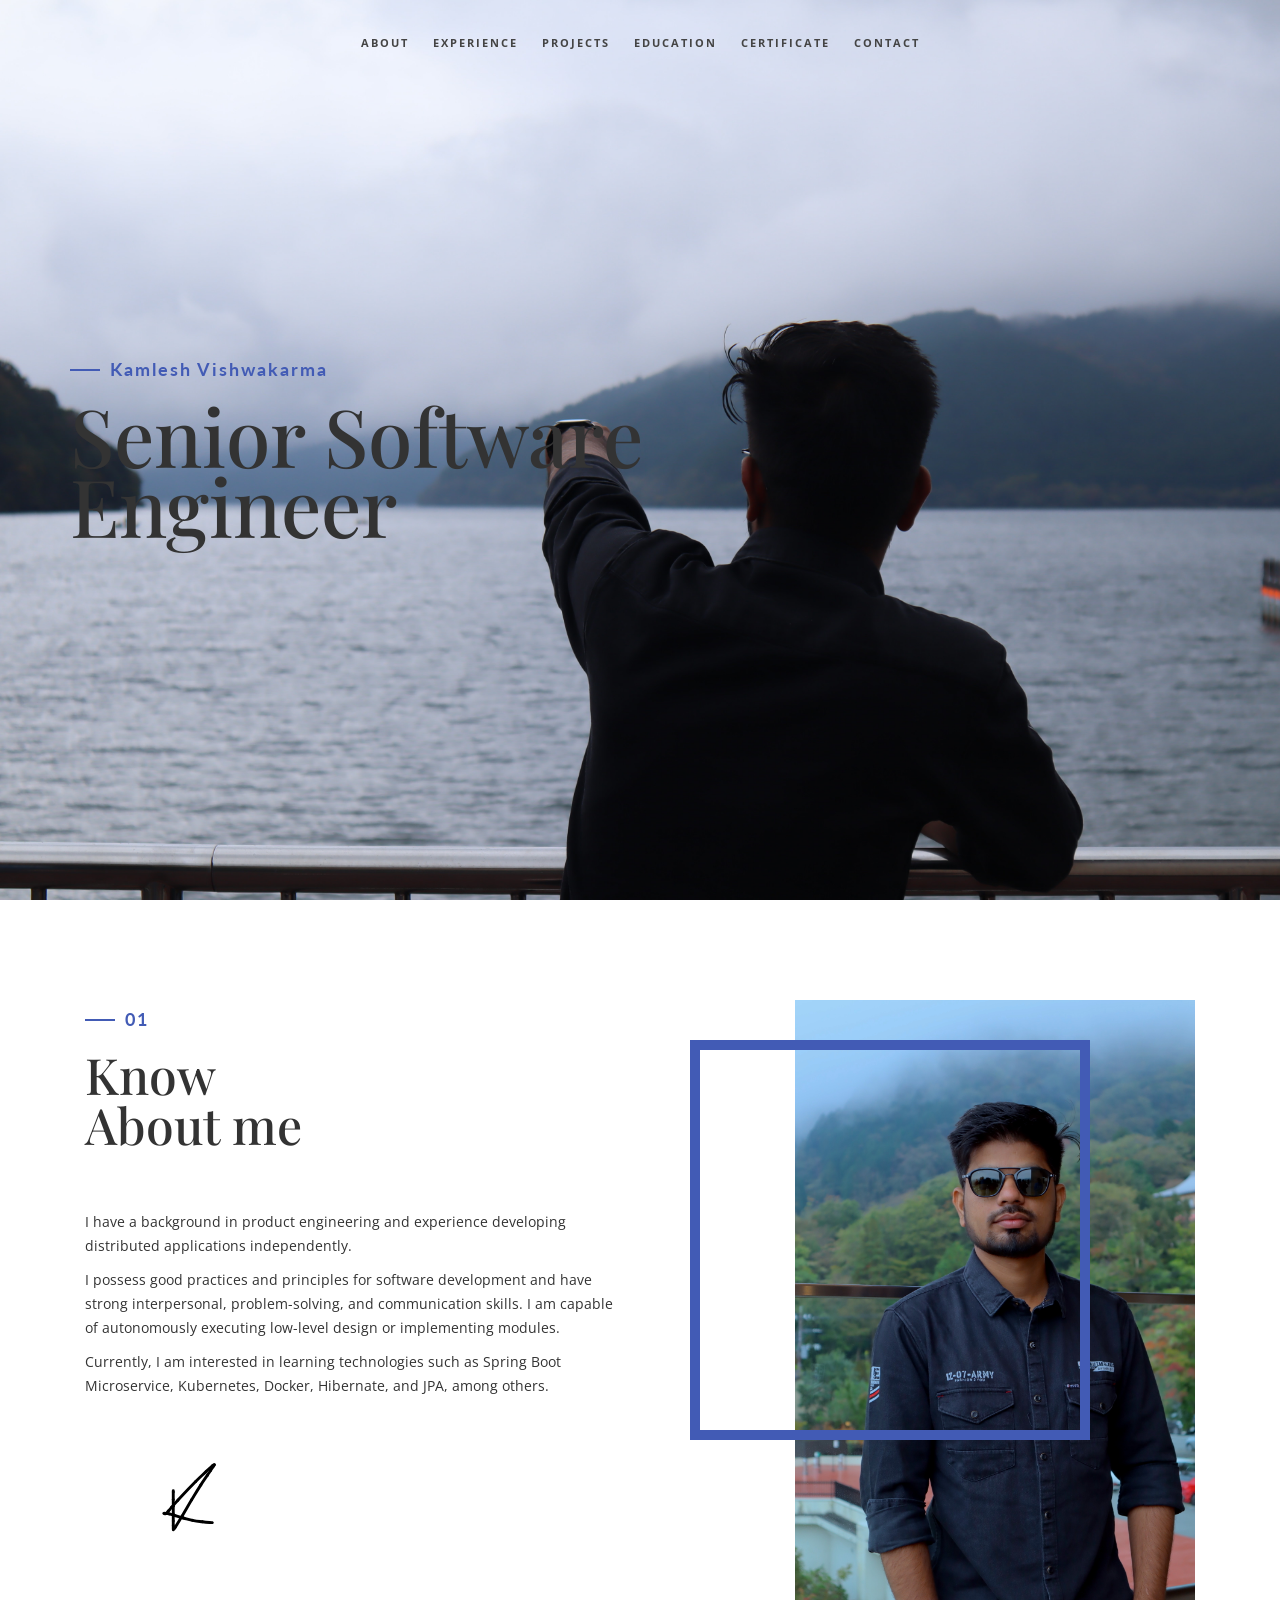
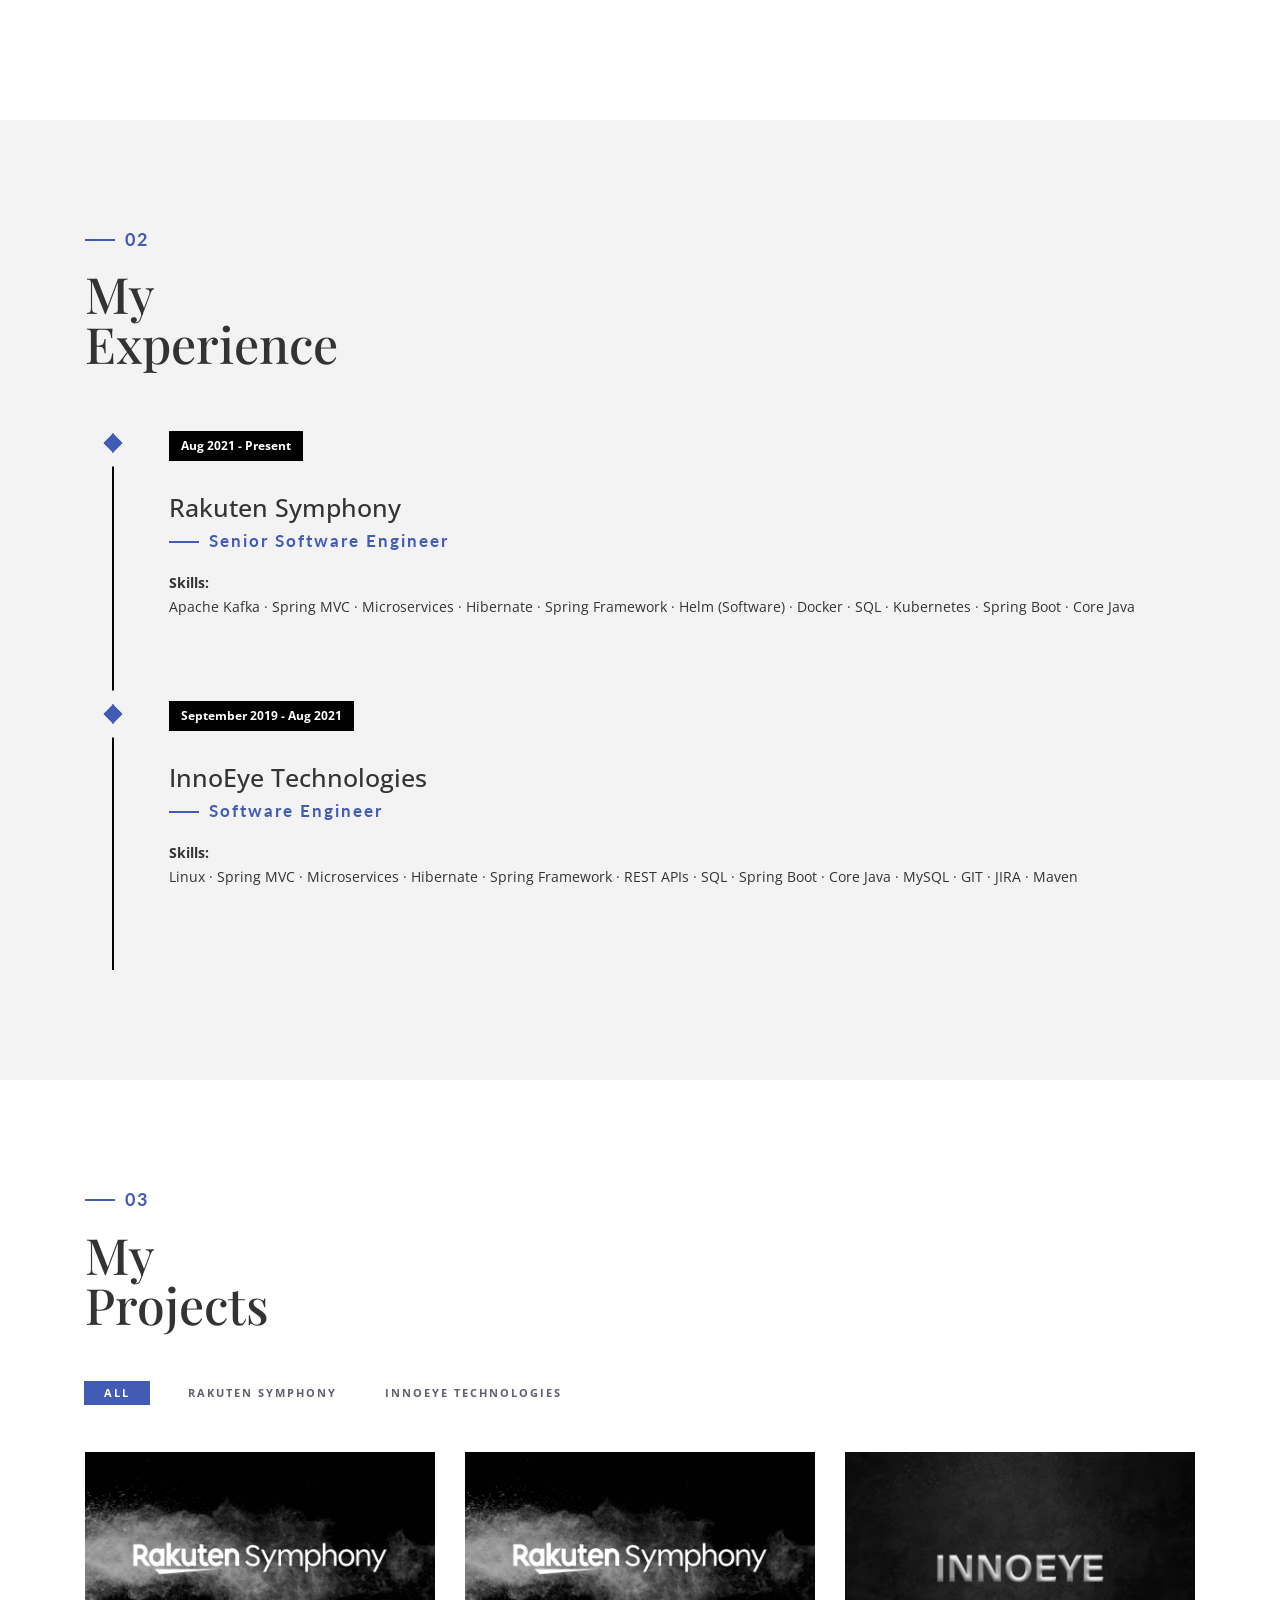
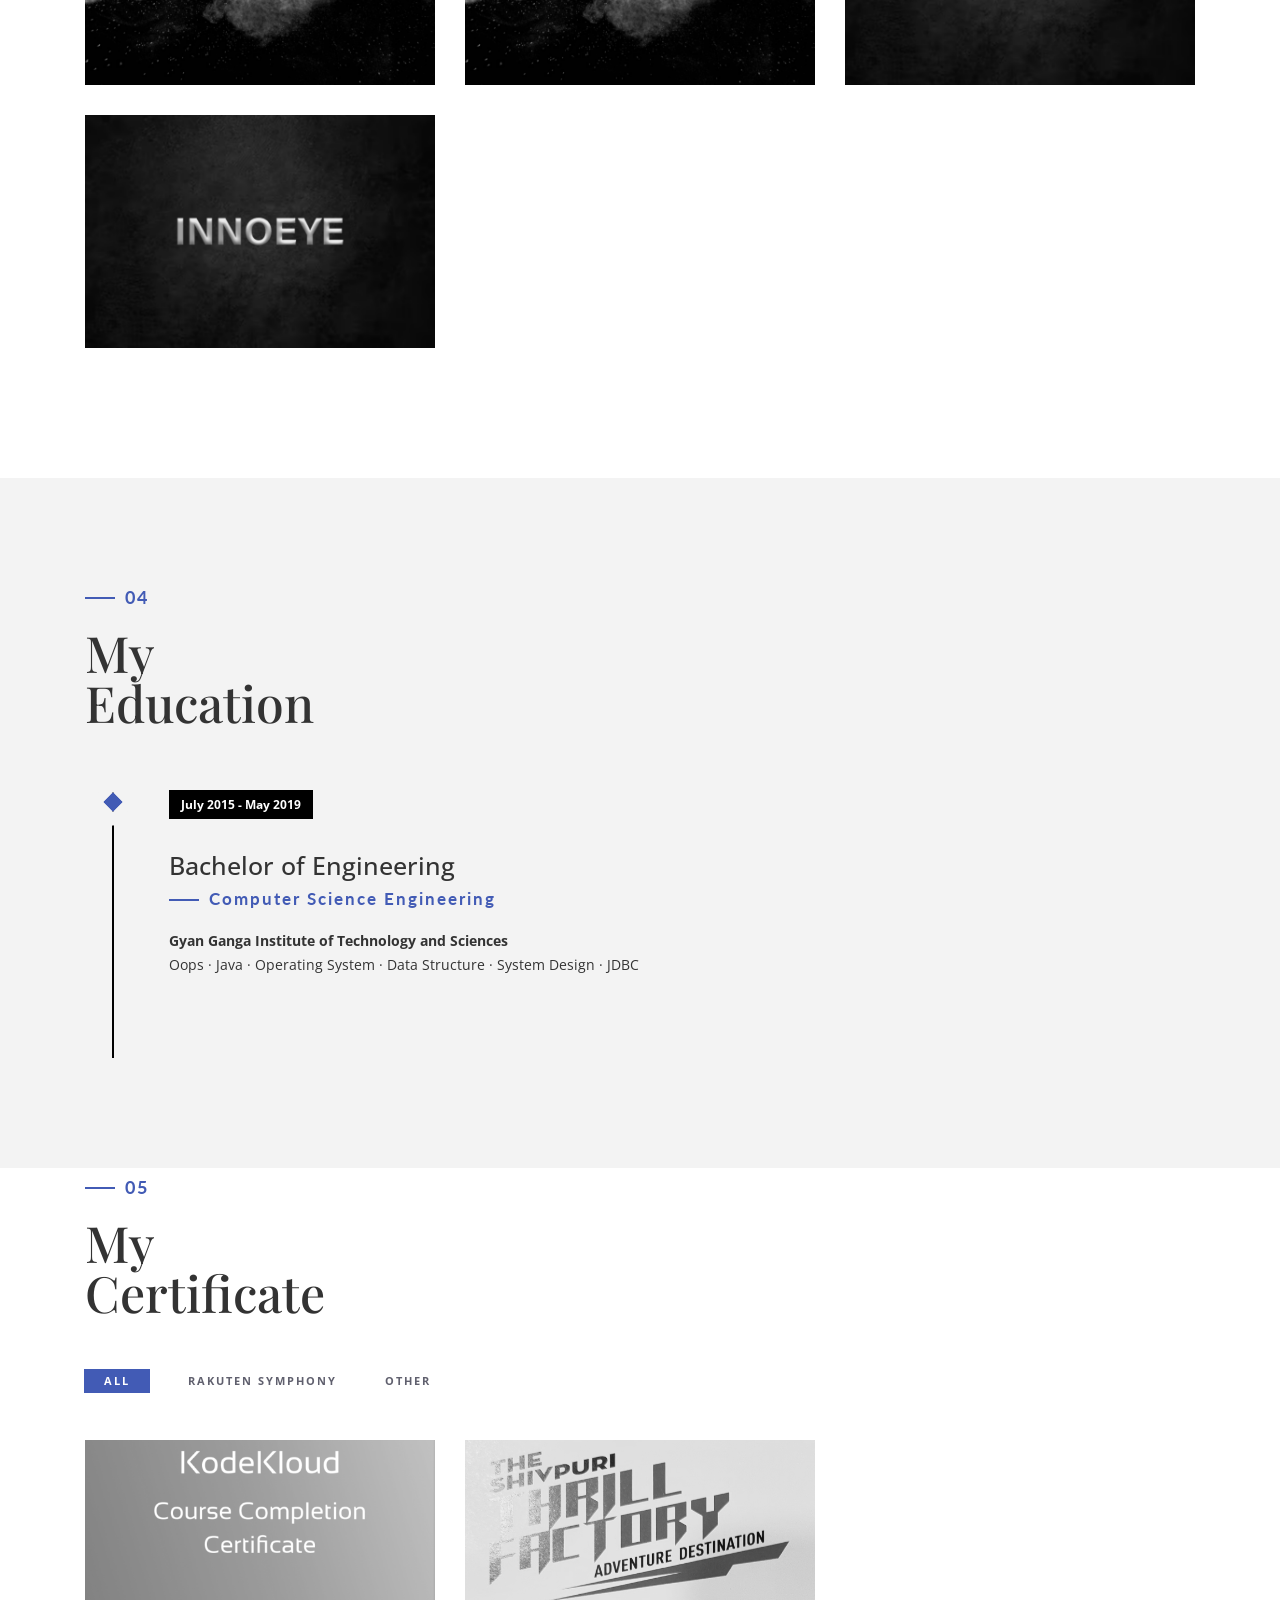
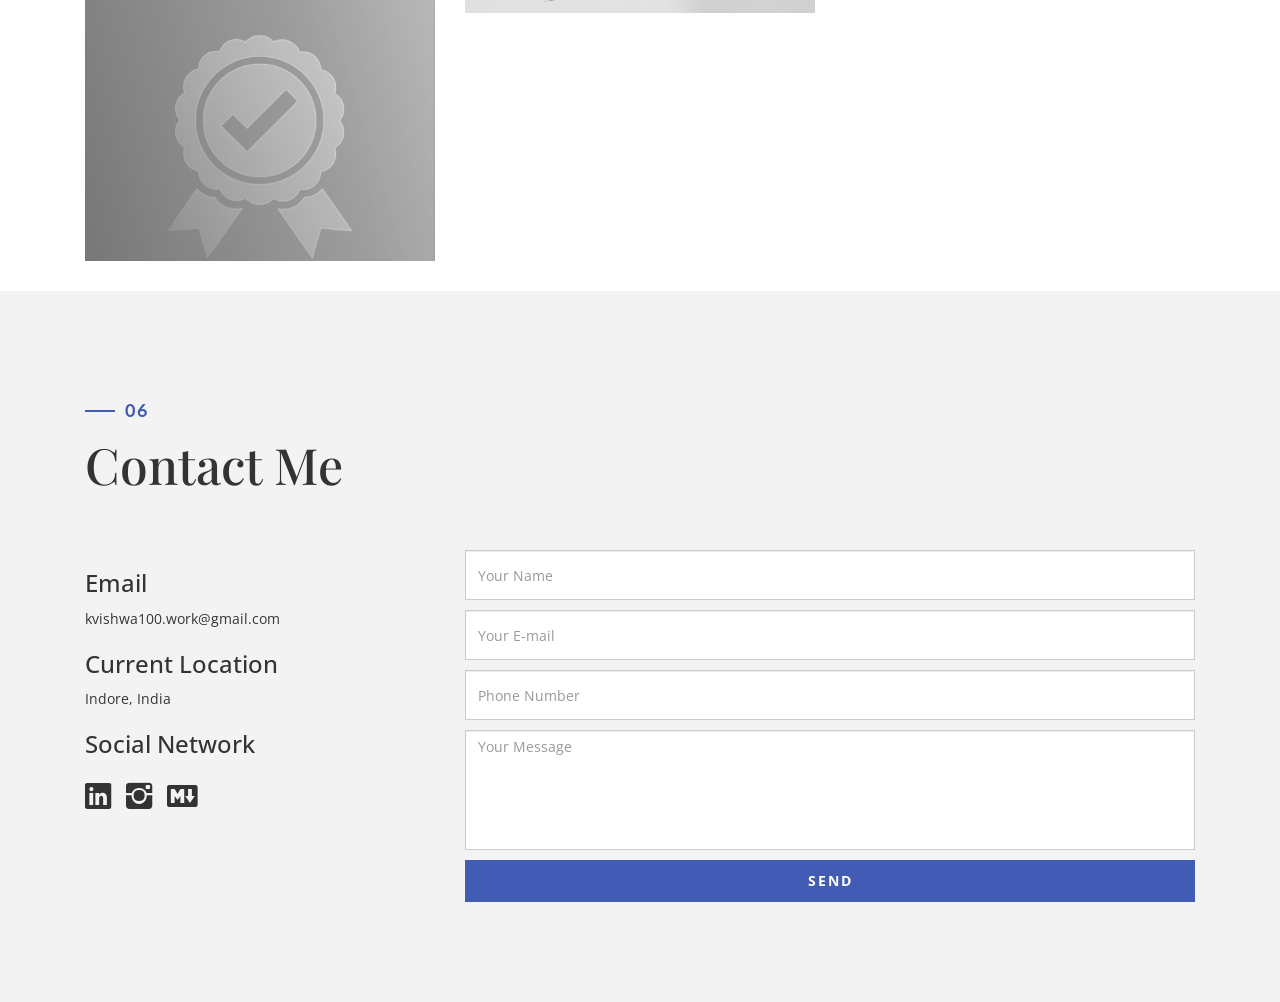
==== index.html @ cbb4f342 "Cert bujgee Added" ====
<!DOCTYPE html>
<html lang="en">

<head>
    <meta charset="utf-8">
    <meta http-equiv="X-UA-Compatible" content="IE=edge">
    <meta name="viewport" content="width=device-width, initial-scale=1">
    <title>Resume</title>
    <link rel="icon" href="img/favicon.ico" type="image/x-icon">
    <!-- Bootstrap -->
    <link href="css/bootstrap.min.css" rel="stylesheet">
    <link href="ionicons/css/ionicons.min.css" rel="stylesheet">
    <link href="css/animate.min.css" rel="stylesheet">
    <link href="css/aos.css" rel="stylesheet">
    <!-- main style -->
    <link href="css/style.css" rel="stylesheet">
    <!-- HTML5 shim and Respond.js for IE8 support of HTML5 elements and media queries -->
    <!-- WARNING: Respond.js doesn't work if you view the page via file:// -->
    <!--[if lt IE 9]>
      <script src="https://oss.maxcdn.com/html5shiv/3.7.3/html5shiv.min.js"></script>
      <script src="https://oss.maxcdn.com/respond/1.4.2/respond.min.js"></script>
    <![endif]-->
</head>

<body>
    <!-- Preloader -->
    <div id="preloader">
        <div id="status">
            <div class="preloader" aria-busy="true" aria-label="Loading, please wait." role="progressbar">
            </div>
        </div>
    </div>
    <!-- ./Preloader -->

    <!-- header -->
    <header class="navbar-fixed-top">
        <nav>
            <ul>
                <li><a href="#about">About</a></li>
                <li><a href="#experience">experience</a></li>
                <li><a href="#projects">projects</a></li>
                <li><a href="#education">education</a></li>
                <li><a href="#cert">certificate</a></li>
                <li><a href="#contact">contact</a></li>
            </ul>
        </nav>
    </header>
    <!-- ./header -->

    <!-- home -->
    <div class="section" id="home" data-stellar-background-ratio="0.5">
        <div class="container">
            <div class="disply-table">
                <div class="table-cell" data-aos="fade-up" data-aos-delay="0">
                    <h4>Kamlesh Vishwakarma</h4>
                    <h1>Senior Software <br />Engineer</h1> </div>
            </div>
        </div>
    </div>
    <!-- ./home -->

    <!-- about -->
    <div class="section" id="about">
        <div class="container">
            <div class="col-md-6" data-aos="fade-up">
                <h4>01</h4>
                <h1 class="size-50">Know <br /> About me</h1>
                <div class="h-50"></div>
                <p>I have a background in product engineering and experience developing distributed applications independently.</p>
                <p>I possess good practices and principles for software development and have strong interpersonal, problem-solving, and communication skills. I am capable of autonomously executing low-level design or implementing modules.</p>
                <p>Currently, I am interested in learning technologies such as Spring Boot Microservice, Kubernetes, Docker, Hibernate, and JPA, among others.</p>
                <div class="h-50"></div> <img src="img/signature.svg" width="230" alt="" />
                <div class="h-50"></div>
            </div>
            <div class="col-md-6 about-img-div">
                <div class="about-border" data-aos="fade-up" data-aos-delay=".5"></div>
                <img src="img/about-img.jpg" width="400" class="img-responsive" alt="" align="right" data-aos="fade-right" data-aos-delay="0" />
            </div>
        </div>
    </div>
    <!-- ./about -->

    <!-- experience  -->
    <div class="section" id="experience">
        <div class="container">
            <div class="col-md-12">
                <h4>02</h4>
                <h1 class="size-50">My <br /> Experience</h1>
                <div class="h-50"></div>
            </div>
            <div class="col-md-12">
                <ul class="timeline">
                    <li class="timeline-event" data-aos="fade-up">
                        <label class="timeline-event-icon"></label>
                        <div class="timeline-event-copy">
                            <p class="timeline-event-thumbnail">Aug 2021 - Present</p>
                            <h3>Rakuten Symphony</h3>
                            <h4>Senior Software Engineer</h4>
                            <p><strong>Skills:</strong>
                                <br>Apache Kafka · Spring MVC · Microservices · Hibernate · Spring Framework · Helm (Software) · Docker · SQL · Kubernetes · Spring Boot · Core Java</p>
                        </div>
                    </li>
                    <li class="timeline-event" data-aos="fade-up" data-aos-delay=".2">
                        <label class="timeline-event-icon"></label>
                        <div class="timeline-event-copy">
                            <p class="timeline-event-thumbnail">September 2019 - Aug 2021</p>
                            <h3>InnoEye Technologies</h3>
                            <h4>Software Engineer</h4>
                            <p><strong>Skills:</strong>
                                <br>Linux · Spring MVC · Microservices · Hibernate · Spring Framework · REST APIs · SQL · Spring Boot · Core Java · MySQL · GIT · JIRA · Maven</p>
                        </div>
                    </li>
                </ul>
            </div>
        </div>
    </div>
    <!-- ./experience -->

    <!-- projects -->
    <div class="section" id="projects">
        <div class="container">
            <div class="col-md-12">
                <h4>03</h4>
                <h1 class="size-50">My <br /> Projects</h1>
            </div>
            <!-- main container -->
            <div class="main-container portfolio-inner clearfix">
                <!-- portfolio div -->
                <div class="portfolio-div">
                    <div class="portfolio">
                        <!-- portfolio_filter -->
                        <div class="categories-grid wow fadeInLeft">
                            <nav class="categories">
                                <ul class="portfolio_filter">
                                    <li><a href="" class="active" data-filter="*">All</a></li>
                                    <li><a href="" data-filter=".rakuten">Rakuten Symphony</a></li>
                                    <li><a href="" data-filter=".innoEye">InnoEye Technologies</a></li>
                                </ul>
                            </nav>
                        </div>
                        <!-- portfolio_filter -->

                        <!-- portfolio_container -->
                        <div class="no-padding portfolio_container clearfix" data-aos="fade-up">

                            <!-- single work -->
                            <div class="col-md-4 col-sm-6 rakuten">
                                <a id="demo01" href="#animatedModal1" class="portfolio_item"> <img src="img/portfolio/rakuten.webp" alt="image" class="img-responsive" />
                                    <div class="portfolio_item_hover">
                                        <div class="portfolio-border clearfix">
                                            <div class="item_info"> <span>LCM | vRAN Automation LTE + 5G | Orchestrator | ORAN</span> <em>Rakuten Symphony India Private Limited</em> </div>
                                        </div>
                                    </div>
                                </a>
                            </div>
                            <!-- end single work -->

                            <!-- single work -->
                            <div class="col-md-4 col-sm-6 rakuten">
                                <a id="demo02" href="#animatedModal2" class="portfolio_item"> <img src="img/portfolio/rakuten.webp" alt="image" class="img-responsive" />
                                    <div class="portfolio_item_hover">
                                        <div class="portfolio-border clearfix">
                                            <div class="item_info"> <span>Notification Listener | RAN Automation</span> <em>Rakuten Symphony India Private Limited</em> </div>
                                        </div>
                                    </div>
                                </a>
                            </div>
                            <!-- end single work -->

                            <!-- single work -->
                            <div class="col-md-4 col-sm-6 innoEye">
                                <a id="demo03" href="#animatedModal3" class="portfolio_item"> <img src="img/portfolio/innoeye.png" alt="image" class="img-responsive" />
                                    <div class="portfolio_item_hover">
                                        <div class="portfolio-border clearfix">
                                            <div class="item_info"> <span>Order Capture | CRM | BSS</span> <em>InnoEye Technologies Pvt. Ltd</em> </div>
                                        </div>
                                    </div>
                                </a>
                            </div>
                            <!-- end single work -->

                            <!-- single work -->
                            <div class="col-md-4 col-sm-6 innoEye">
                                <a id="demo04" href="#animatedModal4" class="portfolio_item"> <img src="img/portfolio/innoeye.png" alt="image" class="img-responsive" />
                                    <div class="portfolio_item_hover">
                                        <div class="portfolio-border clearfix">
                                            <div class="item_info"> <span>VRAN | LTE [4G] | Automation</span> <em>InnoEye Technologies Pvt. Ltd</em> </div>
                                        </div>
                                    </div>
                                </a>
                            </div>
                            <!-- end single work -->
                        </div>
                        <!-- end portfolio_container -->
                    </div>
                    <!-- portfolio -->
                </div>
                <!-- end portfolio div -->
            </div>
            <!-- end main container -->
        </div>
    </div>
    <!-- ./projects -->

    <!-- education  -->
    <div class="section" id="education">
        <div class="container">
            <div class="col-md-12">
                <h4>04</h4>
                <h1 class="size-50">My <br />Education</h1>
                <div class="h-50"></div>
            </div>
            <div class="col-md-12">
                <ul class="timeline">
                    <li class="timeline-event" data-aos="fade-up">
                        <label class="timeline-event-icon"></label>
                        <div class="timeline-event-copy">
                            <p class="timeline-event-thumbnail">July 2015 - May 2019</p>
                            <h3>Bachelor of Engineering</h3>
                            <h4>Computer Science Engineering</h4>
                            <p><strong>Gyan Ganga Institute of Technology and Sciences</strong>
                                <br>Oops · Java · Operating System · Data Structure · System Design · JDBC</p>
                        </div>
                    </li>
                </ul>
            </div>
        </div>
    </div>
    <!-- ./education -->

    <!-- certificate -->
    <div class="section" id="cert">
        <div class="container">
            <div class="col-md-12">
                <h4>05</h4>
                <h1 class="size-50">My <br /> Certificate</h1>
            </div>
            <!-- main container -->
            <div class="main-container portfolio-inner clearfix">
                <!-- portfolio div -->
                <div class="portfolio-div">
                    <div class="portfolio">
                        <!-- portfolio_filter -->
                        <div class="categories-grid wow fadeInLeft">
                            <nav class="categories">
                                <ul class="portfolio_filter">
                                    <li><a href="" class="active" data-filter="*">All</a></li>
                                    <li><a href="" data-filter=".rakuten_cert">Rakuten Symphony</a></li>
                                    <li><a href="" data-filter=".other_cert">Other</a></li>
                                </ul>
                            </nav>
                        </div>
                        <!-- portfolio_filter -->

                        <!-- portfolio_container -->
                        <div class="no-padding portfolio_container clearfix" data-aos="fade-up">

                            <!-- single work -->
                            <div class="col-md-4 col-sm-6 other_cert">
                                <a id="other_cert01" href="#other_cert_animatedModal1" class="portfolio_item"> <img src="img/portfolio/KodeKloudlogo.png" alt="image" class="img-responsive" />
                                    <div class="portfolio_item_hover">
                                        <div class="portfolio-border clearfix">
                                            <div class="item_info"> <span>Docker Training Course for the Absolute Beginner</span> <em>KodeKloud</em> </div>
                                        </div>
                                    </div>
                                </a>
                            </div>
                            <!-- end single work -->

                            <!-- single work -->
                            <div class="col-md-4 col-sm-6 other_cert">
                                <a id="other_cert02" href="#other_cert_animatedModal2" class="portfolio_item"> <img src="img/portfolio/bunjeelogo.png" alt="image" class="img-responsive" />
                                    <div class="portfolio_item_hover">
                                        <div class="portfolio-border clearfix">
                                            <div class="item_info"> <span>Dare To Jump</span> <em>Thrill Factory</em> </div>
                                        </div>
                                    </div>
                                </a>
                            </div>
                            <!-- end single work -->

                        </div>
                        <!-- end portfolio_container -->

                    </div>
                    <!-- portfolio -->
                </div>
                <!-- end portfolio div -->
            </div>
            <!-- end main container -->
        </div>
    </div>
    <!-- ./projects -->


    <!-- contact -->
    <div class="section" id="contact">
        <div class="container">
            <div class="col-md-12">
                <h4>06</h4>
                <h1 class="size-50">Contact  Me</h1>
                <div class="h-50"></div>
            </div>
            <div class="col-md-4" data-aos="fade-up">
                <h3>Email</h3>
                <p>kvishwa100.work@gmail.com</p>

                <h3>Current Location</h3>
                <p>Indore, India</p>

                <h3>Social Network</h3>

                <ul class="social">
                    <li><a href="https://www.linkedin.com/in/kamlesh-vishwakarma-in/"><i class="ion-social-linkedin"></i></a></li>
                    <li><a href="https://www.instagram.com/karthik.vishwakarma_/"><i class="ion-social-instagram"></i></a></li>
                    <li><a href="https://github.com/karthik-vishwakarma/profile#kamlesh-vishwakarma"><i class="ion-social-markdown"></i></a></li>
                </ul>
                <div class="clearfix"></div>
                <div class="h-50"></div>
            </div>
            <div class="col-md-8" data-aos="fade-up">
                <form class="contact-bg" id="contact-form" name="contact" method="post" novalidate="novalidate">
                    <input type="text" name="name" class="form-control" placeholder="Your Name" />
                    <input type="email" name="email" class="form-control" placeholder="Your E-mail" />
                    <input type="text" name="phone" class="form-control" placeholder="Phone Number" />
                    <textarea name="message" class="form-control" placeholder="Your Message" style="height:120px"></textarea>
                    <button id="submit" type="submit" name="submit" class="btn btn-glance">Send</button>
                    <div id="success">
                        <p class="green textcenter"> Your message was sent successfully! I will be in touch as soon as I can. </p>
                    </div>
                    <div id="error">
                        <p> Something went wrong, try refreshing and submitting the form again. </p>
                    </div>
                </form>
            </div>
        </div>
    </div>
    <!-- ./contact -->

    <!--DEMO01-->
    <div id="animatedModal1" class="popup-modal">
        <!--THIS IS IMPORTANT! to close the modal, the class name has to match the name given on the ID -->
        <div id="btn-close-modal1" class="close-animatedModal1 close-popup-modal"> <i class="ion-close-round"></i> </div>
        <div class="clearfix"></div>
        <div class="modal-content">
            <div class="container">
                <div class="portfolio-padding">
                    <div class="col-md-8 col-md-offset-2">
                        <h2>LCM | vRAN Automation | LTE + 5G<br /> Orchestrator | ORAN</h2>
                        <div class="h-50"></div>
                        <p>Zero Touch Provisioning (ZTP) and Manual base Network Service Creation(NS), Cloud Network Function (CNF) and CNFC deployment.</p>
                        <p>Instantiate and perform lifecycle management of vRAN in a cloud-native environment in an easy and cost-effective manner.</p>
                        <br />
                        <br /> <img src="img/portfolio/5g_orch.jpeg" alt="" class="img-responsive" />
                        <br />
                        <br />
                        <p>Enabling this flexibility in the choice of any telecom vendors and cloud platform</p>
                        <p><strong>Tools & Technology</strong>: Spring Boot, Helm, Robin, Hibernate, MySQL, Graph.</p>
                        <br />
                        <br /> </div>
                </div>
            </div>
        </div>
    </div>

    <!--DEMO02-->
    <div id="animatedModal2" class="popup-modal">
        <!--THIS IS IMPORTANT! to close the modal, the class name has to match the name given on the ID -->
        <div id="btn-close-modal2" class="close-animatedModal2 close-popup-modal"> <i class="ion-close-round"></i> </div>
        <div class="clearfix"></div>
        <div class="modal-content">
            <div class="container">
                <div class="portfolio-padding">
                    <div class="col-md-8 col-md-offset-2">
                        <h2>Notification Listener<br /> RAN Automation</h2>
                        <div class="h-50"></div>
                        <p>Consume Notification from Kafka or the rest API perform actions like validation, modification, addition and URL redirection.</p>
                        <p>Dynamic JSON creation and response processing.</p>
                        <br />
                        <br /> <img src="img/portfolio/nl.png" alt="" class="img-responsive" />
                        <br />
                        <br />
                        <p>Autonomously executed low-level design.</p>
                        <p>It can process any type of JSON using a one-time configuration. you do not have to write custom code..</p>
                        <p><strong>Tools & Technology</strong>: Kafka Spring Boot Microservices, Hibernate, MySQL, Jay-way.</p>
                        <br />
                        <br /> </div>
                </div>
            </div>
        </div>
    </div>


    <!--DEMO03-->
    <div id="animatedModal3" class="popup-modal">
        <!--THIS IS IMPORTANT! to close the modal, the class name has to match the name given on the ID -->
        <div id="btn-close-modal3" class="close-animatedModal3 close-popup-modal"> <i class="ion-close-round"></i> </div>
        <div class="clearfix"></div>
        <div class="modal-content">
            <div class="container">
                <div class="portfolio-padding">
                    <div class="col-md-8 col-md-offset-2">
                        <h2>Order Capture<br /> CRM | BSS</h2>
                        <div class="h-50"></div>
                        <p>Order Capture focuses on gathering and filling into order enough data by Sales Agent so that it can be passed for provisioning.</p>
                        <p>For MVP phase Order Capture is based solely on generating New Application order from a selected Quote.</p>
                        <br />
                        <br /> <img src="img/portfolio/QPNO.png" alt="" class="img-responsive" />
                        <br />
                        <br />
                        <p>Select Quote and Billing Account and get it converted to a new Order by the system.</p>
                        <p><strong>Tools & Technology</strong>: Spring Boot, Couchbase Database, IntelliJ</p>
                        <br />
                        <br /> </div>
                </div>
            </div>
        </div>
    </div>


    <!--DEMO04-->
    <div id="animatedModal4" class="popup-modal">
        <!--THIS IS IMPORTANT! to close the modal, the class name has to match the name given on the ID -->
        <div id="btn-close-modal4" class="close-animatedModal4 close-popup-modal"> <i class="ion-close-round"></i> </div>
        <div class="clearfix"></div>
        <div class="modal-content">
            <div class="container">
                <div class="portfolio-padding">
                    <div class="col-md-8 col-md-offset-2">
                        <h2>VRAN | LTE [4G]<br /> RAN Automation</h2>
                        <div class="h-50"></div>
                        <p>Virtual RAN involves the logical separation of traditional hardware baseband functionality (CU/DU) and VM based deployment of VNF.</p>
                        <br />
                        <br /> <img src="img/portfolio/vran.png" alt="" class="img-responsive" />
                        <br />
                        <br />
                        <p><strong>Tools & Technology</strong>: Spring Boot, Hibernate, MySQL, Eclipse, monolithic architecture.</p>
                        <br />
                        <br /> </div>
                </div>
            </div>
        </div>
    </div>

    <!--other_cert01 Docker Training Course-->
    <div id="other_cert_animatedModal1" class="popup-modal">
        <!--THIS IS IMPORTANT! to close the modal, the class name has to match the name given on the ID -->
        <div id="other_cert_btn-close-modal1" class="close-other_cert_animatedModal1 close-popup-modal"> <i class="ion-close-round"></i> </div>
        <div class="clearfix"></div>
        <div class="modal-content">
            <div class="container">
                <div class="portfolio-padding">
                    <div class="col-md-8 col-md-offset-2">
                        <h2>Docker Training Course<br /> KodeKloud</h2>
                        <div class="h-50"></div>
                        <p>Introduces Docker to an Absolute Beginner using really simple and easy-to-understand lectures.</p>
                        <p>Lectures are followed by demos showing how to set up and get started with Docker.</p>
                        <br /> <img src="img/portfolio/kubekloudcert.png" alt="" class="img-responsive" />
                        <br />
                        <p><strong>Issue Date</strong>: September 3, 2022</p>
                        <br /> </div>
                </div>
            </div>
        </div>
    </div>

    <!--other_cert01-->
    <div id="other_cert_animatedModal2" class="popup-modal">
        <!--THIS IS IMPORTANT! to close the modal, the class name has to match the name given on the ID -->
        <div id="other_cert_btn-close-modal4" class="close-other_cert_animatedModal2 close-popup-modal"> <i class="ion-close-round"></i> </div>
        <div class="clearfix"></div>
        <div class="modal-content">
            <div class="container">
                <div class="portfolio-padding">
                    <div class="col-md-8 col-md-offset-2">
                        <h2>Dare To Jump<br /> Thrill Factory</h2>
                        <div class="h-50"></div>
                        <br /> <img src="img/portfolio/bujgee.jpg" alt="" class="img-responsive" />
                        <br />
                        <p><strong>Issue Date</strong>: January 28, 2023</p>
                        <br /> </div>
                </div>
            </div>
        </div>
    </div>

    <!-- jQuery -->
    <script src="js/jquery.js"></script>
    <!--  plugins  -->
    <script src="js/bootstrap.min.js"></script>
    <script src="js/plugins.js"></script>
    <script src="js/aos.js"></script>
    <script src="js/jquery.form.js"></script>
    <script src="js/jquery.validate.min.js"></script>

    <!--  main script  -->
    <script src="js/custom.js"></script>
</body>

</html>
---- css/style.css ----
/*
* Resume template
* Created by : Ahmed Essa
* website : www.ahmedessa.net
*/


/* Table of Content
==================================================
	- Google fonts & font family -
	- typography -
	- General -
    - Preloader -
	- Header -
    - home section -
    - About section -
    - experience section -
    - projects section -
    - Contact section -
    - Responsive media queries -
*/


/* Google fonts & font family
==================================================*/

@import 'https://fonts.googleapis.com/css?family=Lato:100,100i,300,300i,400,400i,700,700i,900,900i|Open+Sans:300,300i,400,400i,600,600i,700,700i,800,800i|Playfair+Display:400,400i,700,700i,900,900i';

/*
font-family: 'Playfair Display', serif;
font-family: 'Lato', sans-serif;
font-family: 'Open Sans', sans-serif;
*/


/* typography
==================================================*/

h1 {
    font-family: 'Playfair Display', serif;
    font-size: 80px;
    line-height: 70px;
}

h4 {
    font-family: 'Lato', sans-serif;
    text-transform: capitalize;
    letter-spacing: 2px;
    position: relative;
    color: #425BB5;
    margin-left: 40px;
    font-weight: 700;
}

h4:before {
    position: absolute;
    width: 30px;
    left: -40px;
    content: "";
    display: block;
    height: 2px;
    background: #425BB5;
    top: 9px;
}


/* General
==================================================*/

body {
    font-family: 'Open Sans', sans-serif;
    font-size: 14px;
    line-height: 24px;
}

.size-50 {
    font-size: 50px;
    line-height: 50px
}

.h-50 {
    height: 50px;
}


/* preloader
==================================================*/

#preloader {
    position: fixed;
    top: 0;
    left: 0;
    right: 0;
    bottom: 0;
    background-color: #fff;
    z-index: 10000
}

#status,
.preloader {
    top: 50%;
    left: 50%;
    position: absolute
}

#status {
    width: 100px;
    height: 100px;
    background-repeat: no-repeat;
    background-position: center;
    margin: -50px 0 0 -50px
}

.preloader {
    height: 40px;
    width: 40px;
    margin-top: -20px;
    margin-left: -20px
}

.preloader:before {
    content: "";
    display: block;
    position: absolute;
    left: -1px;
    top: -1px;
    height: 100%;
    width: 100%;
    -webkit-animation: rotation 1s linear infinite;
    animation: rotation 1s linear infinite;
    border: 2px solid #425BB5;
    border-top: 2px solid transparent;
    border-radius: 100%
}

.preloader>.icon {
    position: absolute;
    top: 50%;
    left: 50%;
    height: 25px;
    width: 10.6px;
    margin-top: -12.5px;
    margin-left: -5.3px;
    -webkit-animation: wink 1s ease-in-out infinite alternate;
    animation: wink 1s ease-in-out infinite alternate
}

@media only screen and (min-width:768px) {
    .preloader {
        height: 60px;
        width: 60px;
        margin-top: -30px;
        margin-left: -30px
    }
    .preloader:before {
        left: -2px;
        top: -2px;
        border-width: 2px
    }
    .preloader>.icon {
        height: 37.5px;
        width: 15.9px;
        margin-top: -18.75px;
        margin-left: -7.95px
    }
}

@media only screen and (min-width:1200px) {
    .preloader {
        height: 60px;
        width: 60px;
        margin-top: -30px;
        margin-left: -30px
    }
    .preloader>.icon {
        height: 50px;
        width: 21.2px;
        margin-top: -25px;
        margin-left: -10.6px
    }
}

@-webkit-keyframes rotation {
    from {
        -webkit-transform: rotate(0);
        transform: rotate(0)
    }
    to {
        -webkit-transform: rotate(359deg);
        transform: rotate(359deg)
    }
}

@keyframes rotation {
    from {
        -webkit-transform: rotate(0);
        transform: rotate(0)
    }
    to {
        -webkit-transform: rotate(359deg);
        transform: rotate(359deg)
    }
}

@-webkit-keyframes wink {
    from {
        opacity: 0
    }
    to {
        opacity: 1
    }
}

@keyframes wink {
    from {
        opacity: 0
    }
    to {
        opacity: 1
    }
}


/* Header
==================================================*/

header {
    text-align: center;
    -webkit-transition: all .5s;
    transition: all .5s;
    height: 65px;
}

nav ul {
    display: inline-block;
    padding-left: 0;
    list-style: none;
    padding: 20px;
    margin-bottom: 0;
    -webkit-transition: all .5s;
    transition: all .5s;
}

nav li {
    display: inline-block;
    margin: 10px;
}

nav li a {
    text-transform: uppercase;
    letter-spacing: 2px;
    color: #444;
    font-size: 11px;
    font-weight: bold;
}

.bg-nav {
    background: #fff;
    border-bottom: 1px solid #f3f3f3
}

.bg-nav ul {
    padding: 10px;
}

a:focus {
    color: #444;
    text-decoration: none;
}

a:hover {
    color: #425BB5;
    text-decoration: none;
}

a.active {
    color: #425BB5;
}


/* home section
==================================================*/

#home {
    background: url(../img/home-bg-2.jpg);
    background-size: cover;
    height: 100vh;
}

.table-cell {
    display: table-cell;
    vertical-align: middle;
}

.disply-table {
    display: table;
    height: 100vh;
}


/* about section
==================================================*/

#about {
    padding: 100px 0;
}

.about-img-div img {
    margin: 0 auto;
}

.about-border {
    position: absolute;
    border: 10px solid #425BB5;
    width: 400px;
    height: 400px;
    top: 40px;
    left: 50px;
    z-index: 1
}


/* experience section
==================================================*/

#experience {
    padding: 100px 0;
    background: #f3f3f3
}

.experience-row {
    padding: 20px 0;
    border-bottom: 1px solid #ddd;
}

.experience-row h3 {
    font-family: 'Lato', sans-serif;
    text-transform: capitalize;
    letter-spacing: 2px;
    color: #425BB5;
    font-size: 16px;
    font-weight: bold
}

.experience-row p {
    color: #888;
    margin-top: 20px;
    font-size: 15px;
}

.experience-row .date {
    color: #000;
    font-size: 17px;
}

.timeline {
    padding-left: 0;
    list-style: none;
    position: relative;
}

.timeline:before {
    background-color: black;
    content: '';
    margin-left: -1px;
    position: absolute;
    top: 0;
    left: 2em;
    width: 2px;
    height: 100%;
}

.timeline-event {
    position: relative;
}

.timeline-event:hover .timeline-event-icon {
    -webkit-transform: rotate(-45deg);
    transform: rotate(-45deg);
    background-color: #425BB5;
}

.timeline-event:hover .timeline-event-thumbnail {
    box-shadow: inset 40em 0 0 0 #425BB5;
}

.timeline-event-copy {
    padding: 2em;
    position: relative;
    top: -1.875em;
    left: 4em;
    width: 100%;
}

.timeline-event-copy h3 {
    font-size: 1.75em;
}

.timeline-event-copy h4 {
    font-size: 1.2em;
    margin-bottom: 1.2em;
}

.timeline-event-copy strong {
    font-weight: 700;
}

.timeline-event-copy p:not(.timeline-event-thumbnail) {
    padding-bottom: 1.2em;
}

.timeline-event-icon {
    -webkit-transition: -webkit-transform 0.2s ease-in;
    transition: -webkit-transform 0.2s ease-in;
    transition: transform 0.2s ease-in;
    transition: transform 0.2s ease-in, -webkit-transform 0.2s ease-in;
    -webkit-transform: rotate(45deg);
    transform: rotate(45deg);
    background-color: #425BB5;
    outline: 10px solid #f3f3f3;
    display: block;
    margin: 0.5em 0.5em 0.5em -0.5em;
    position: absolute;
    top: 0;
    left: 2em;
    width: 1em;
    height: 1em;
}

.timeline-event-thumbnail {
    -moz-transition: box-shadow 0.5s ease-in 0.1s;
    -o-transition: box-shadow 0.5s ease-in 0.1s;
    -webkit-transition: box-shadow 0.5s ease-in;
    -webkit-transition-delay: 0.1s;
    -webkit-transition: box-shadow 0.5s ease-in 0.1s;
    transition: box-shadow 0.5s ease-in 0.1s;
    color: white;
    font-size: 12px;
    font-weight: bold;
    background-color: black;
    box-shadow: inset 0 0 0 0em #425BB5;
    display: inline-block;
    margin-bottom: 1.2em;
    padding: 0.25em 1em 0.2em 1em;
}


/* projects section
==================================================*/

#projects {
    padding: 100px 0;
}

.portfolio .categories-grid span {
    font-size: 30px;
    margin-bottom: 30px;
    display: inline-block;
}

.portfolio .categories-grid .categories ul li {
    list-style: none;
    margin: 20px 0;
}

.portfolio .categories-grid .categories ul li a {
    display: inline-block;
    color: #60606e;
    padding: 0 10px;
    margin: 0 14px;
    -webkit-transition: all .2s ease-in-out .2s;
    transition: all .2s ease-in-out .2s;
}

.portfolio .categories-grid .categories ul li a:hover,
.portfolio .categories-grid .categories ul li a:focus {
    text-decoration: none;
}

.portfolio .categories-grid .categories ul li a.active {
    background-color: #425BB5;
    padding: 0px 20px;
    color: white;
    text-decoration: none;
}

.portfolio_filter {
    padding-left: 0;
}

.portfolio_item {
    position: relative;
    overflow: hidden;
    display: block;
    margin-bottom: 30px;
}

.portfolio_item .portfolio_item_hover {
    position: absolute;
    top: 0px;
    left: 0px;
    height: 100%;
    width: 100%;
    background-color: #425BB5;
    -webkit-transform: translateY(100%);
    transform: translateY(100%);
    opacity: 0;
    -webkit-transition: all .2s ease-in-out;
    transition: all .2s ease-in-out;
    color: #333;
}

.portfolio_item .portfolio_item_hover .item_info {
    text-align: center;
    position: absolute;
    top: 50%;
    left: 50%;
    -webkit-transform: translate(-50%, -50%);
    transform: translate(-50%, -50%);
    padding: 10px;
    width: 100%;
    font-weight: bold;
}

.portfolio_item .portfolio_item_hover .item_info span {
    display: block;
    color: #fff;
    font-size: 18px;
    -webkit-transform: translateY(-100px);
    transform: translateY(-100px);
    -webkit-transition: all .3s ease-in-out .3s;
    transition: all .3s ease-in-out .3s;
    opacity: 0;
}

.portfolio_item .portfolio_item_hover .item_info em {
    font-style: normal;
    display: inline-block;
    background-color: #425BB5;
    padding: 5px 20px;
    color: #fff;
    margin-top: 10px;
    -webkit-transform: translateY(100px);
    transform: translateY(100px);
    -webkit-transition: all .3s ease-in-out .3s;
    transition: all .3s ease-in-out .3s;
    opacity: 0;
    font-size: 10px;
    letter-spacing: 2px;
}

.portfolio_item:hover .portfolio_item_hover {
    opacity: 1;
    -webkit-transform: translateX(0);
    transform: translateX(0);
}

.portfolio_item:hover .item_info em,
.portfolio_item:hover .item_info span {
    opacity: 1;
    -webkit-transform: translateX(0);
    transform: translateX(0);
}

.portfolio .categories-grid .categories ul li {
    float: left;
}

.portfolio .categories-grid .categories ul li a {
    padding: 0 10px;
    -webkit-transition: all .2s ease-in-out .2s;
    transition: all .2s ease-in-out .2s;
}

.portfolio_filter {
    padding-left: 0;
    display: inline-block;
    margin: 0 auto;
    text-align: center;
}

.portfolio_item img {
    -webkit-filter: grayscale(100%);
    filter: grayscale(100%);
}

.portfolio-padding {
    padding: 50px 0;
}

.portfolio-inner {
    padding-bottom: 0 !important;
    padding-top: 55px;
}

.modal-content {
    box-shadow: 0 5px 15px rgba(0, 0, 0, 0);
    border: none;
}

.popup-modal {
    background: #fff;
}

.close-popup-modal {
    float: right;
    margin: 20px;
    font-size: 22px;
    opacity: 0;
    cursor: pointer;
    -webkit-transition: all .3s;
    transition: all .3s;
    -webkit-transition-delay: .6s;
    transition-delay: .6s;
    position: fixed;
    z-index: 100000;
    right: 14px;
}

.animatedModal1-on .close-popup-modal {
    opacity: 1;
}

.animatedModal2-on .close-popup-modal {
    opacity: 1;
}

.animatedModal3-on .close-popup-modal {
    opacity: 1;
}

.animatedModal4-on .close-popup-modal {
     opacity: 1;
}

.other_cert_animatedModal1-on .close-popup-modal {
     opacity: 1;
}

.other_cert_animatedModal2-on .close-popup-modal {
     opacity: 1;
}

.modal-content h2 {
    font-family: 'Playfair Display', serif;
    font-size: 40px;
    line-height: 50px;
}

/* education section
==================================================*/

#education {
    padding: 100px 0;
    background: #f3f3f3
}

.education-row {
    padding: 20px 0;
    border-bottom: 1px solid #ddd;
}

.education-row h3 {
    font-family: 'Lato', sans-serif;
    text-transform: capitalize;
    letter-spacing: 2px;
    color: #425BB5;
    font-size: 16px;
    font-weight: bold
}

.education-row p {
    color: #888;
    margin-top: 20px;
    font-size: 15px;
}

.education-row .date {
    color: #000;
    font-size: 17px;
}

/* contact
==================================================*/

#contact {
    padding: 100px 0;
     background: #f3f3f3
}

#contact-form input,
#contact-form textarea {
    height: 50px;
    margin-bottom: 10px;
    border-radius: 0;
}

#contact-form label {
    display: block;
    margin-bottom: .2em;
    font-size: 13px;
    line-height: 13px;
    font-size: 1.3rem;
    line-height: 1.3rem;
    color: #000;
}

#contact-form label.error {
    margin-top: 10px;
    margin-bottom: 1em;
    font-size: 12px;
    line-height: 12px;
    font-size: 1.2rem;
    line-height: 1.2rem;
    color: #D33E43;
    margin-left: 10px
}

#contact-form input[type="text"].error,
#contact-form input[type="password"].error,
#contact-form input[type="date"].error,
#contact-form input[type="datetime"].error,
#contact-form input[type="datetime-local"].error,
#contact-form input[type="month"].error,
#contact-form input[type="week"].error,
#contact-form input[type="email"].error,
#contact-form input[type="number"].error,
#contact-form input[type="search"].error,
#contact-form input[type="tel"].error,
#contact-form input[type="time"].error,
#contact-form input[type="url"].error,
#contact-form textarea.error {
    border-color: #D33E43
}

textarea {
    resize: none;
}

fieldset {
    border: 0px;
    margin: 0;
    padding: 0
}

.required {
    color: #e9266d
}

#success,
#error {
    display: none
}

#success p,
#error p {
    display: block;
}

#success p {
    color: #425BB5;
    font-size: 15px;
    text-align: center;
    padding: 10px;
    border: 2px solid #425BB5;
    margin-top: 10px;
}

#error p {
    color: #D33E43;
    font-size: 15px;
    text-align: center;
    padding: 10px;
    border: 2px solid #D33E43;
    margin-top: 10px;
}

#submit {
    background-color: #425BB5;
    color: #fff;
    padding: 10px 40px;
    border-radius: 0;
    text-transform: uppercase;
    letter-spacing: 2px;
    font-weight: bold;
    width: 100%;
}

.social {
    padding-left: 0;
    list-style: none;
    margin-top: 20px;
}

.social li {
    float: left;
}

.social li a {
    color: #333;
    font-size: 35px;
    margin-right: 15px;
    transition: all .3s;
    -webkit-transition: all .3s;
}

.social li a:hover {
    color: #425BB5;
}


/* Responsive media queries
==================================================*/

@media (max-width: 991px) {
    .portfolio .categories-grid .categories ul li a {
        padding: 0 2px;
    }
}

@media (max-width: 768px) {
    .timeline-event-copy {
        width: 90%;
        left: 2em;
    }
}

@media (max-width: 500px) {
    h1 {
        font-family: 'Playfair Display', serif;
        font-size: 50px;
        line-height: 50px;
    }
    #home,
    .disply-table {
        height: 600px;
    }
    .about-border {
        width: 265px;
    }
    .portfolio .categories-grid .categories ul li {
        list-style: none;
        margin: 10px 0;
    }
}

@media (max-width: 420px) {
    nav li {
        margin: 6px;
    }
    nav li a {
        font-size: 10px;
    }
}
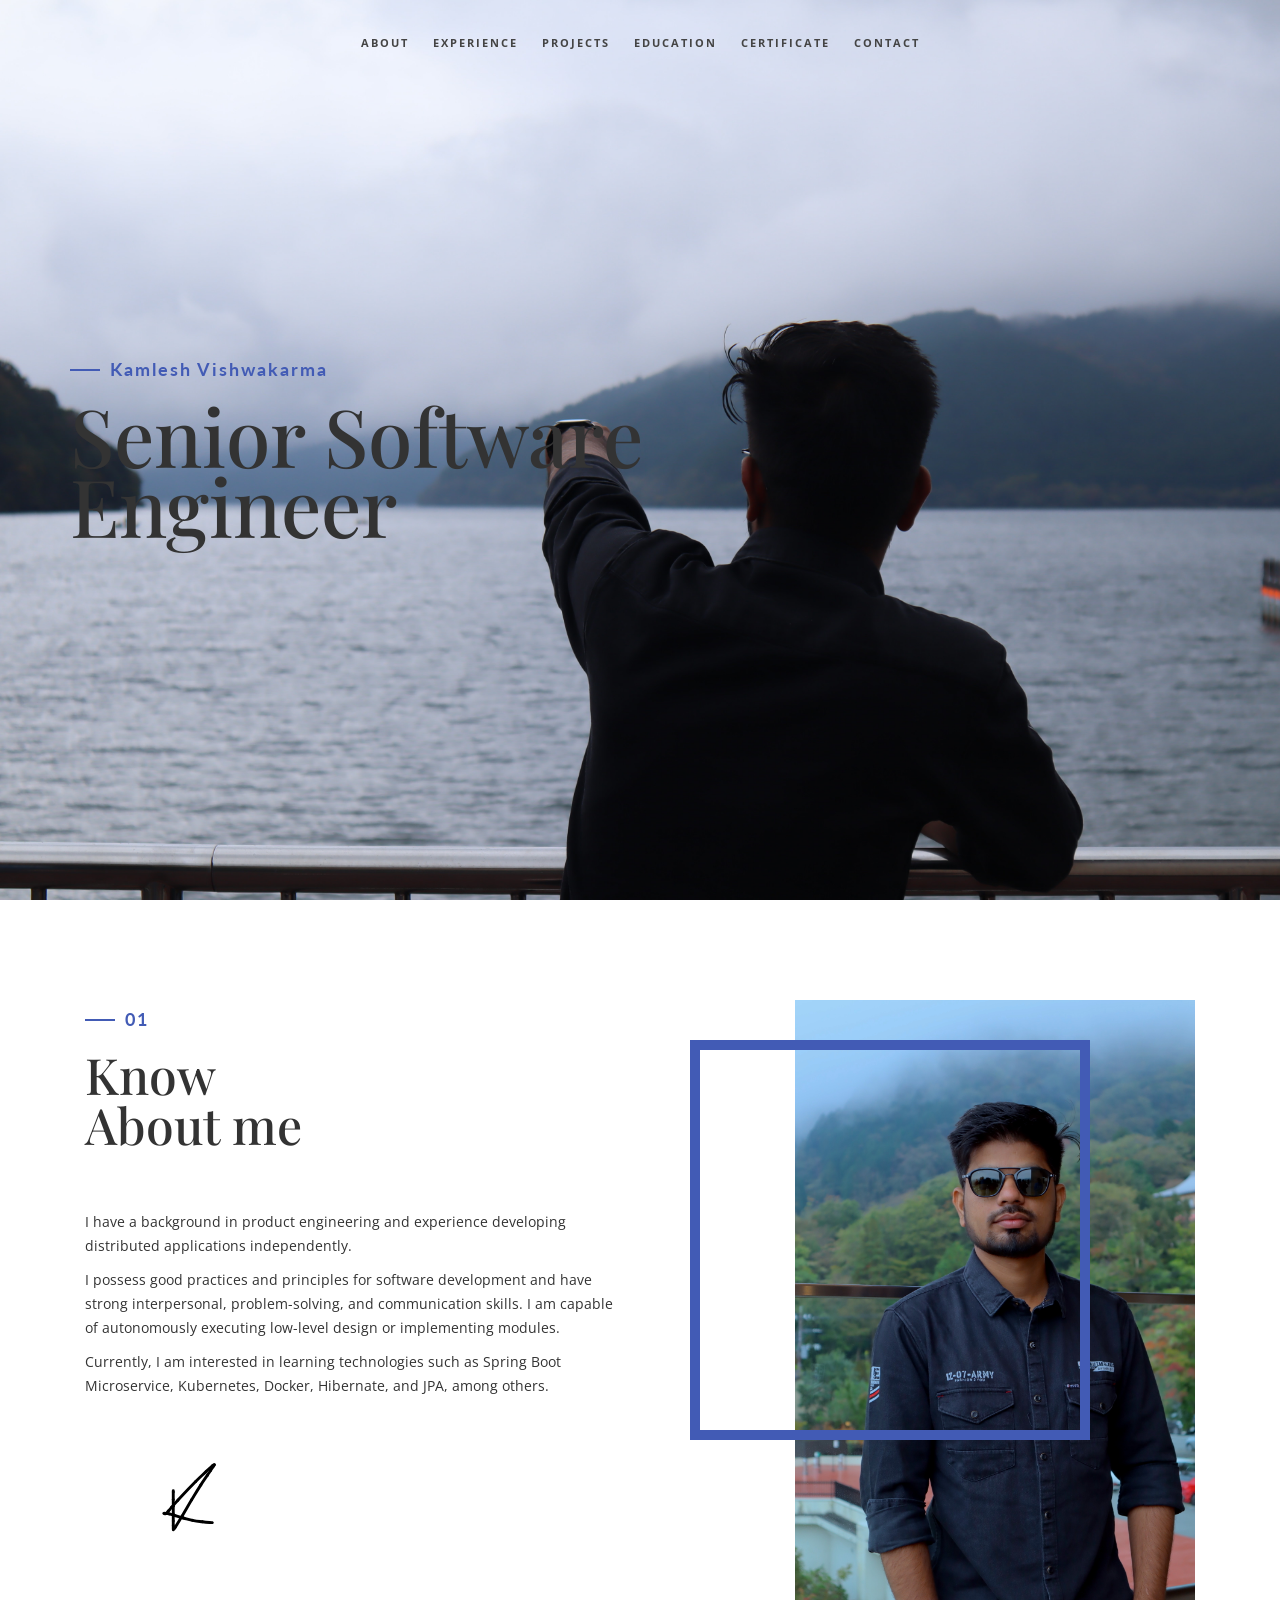
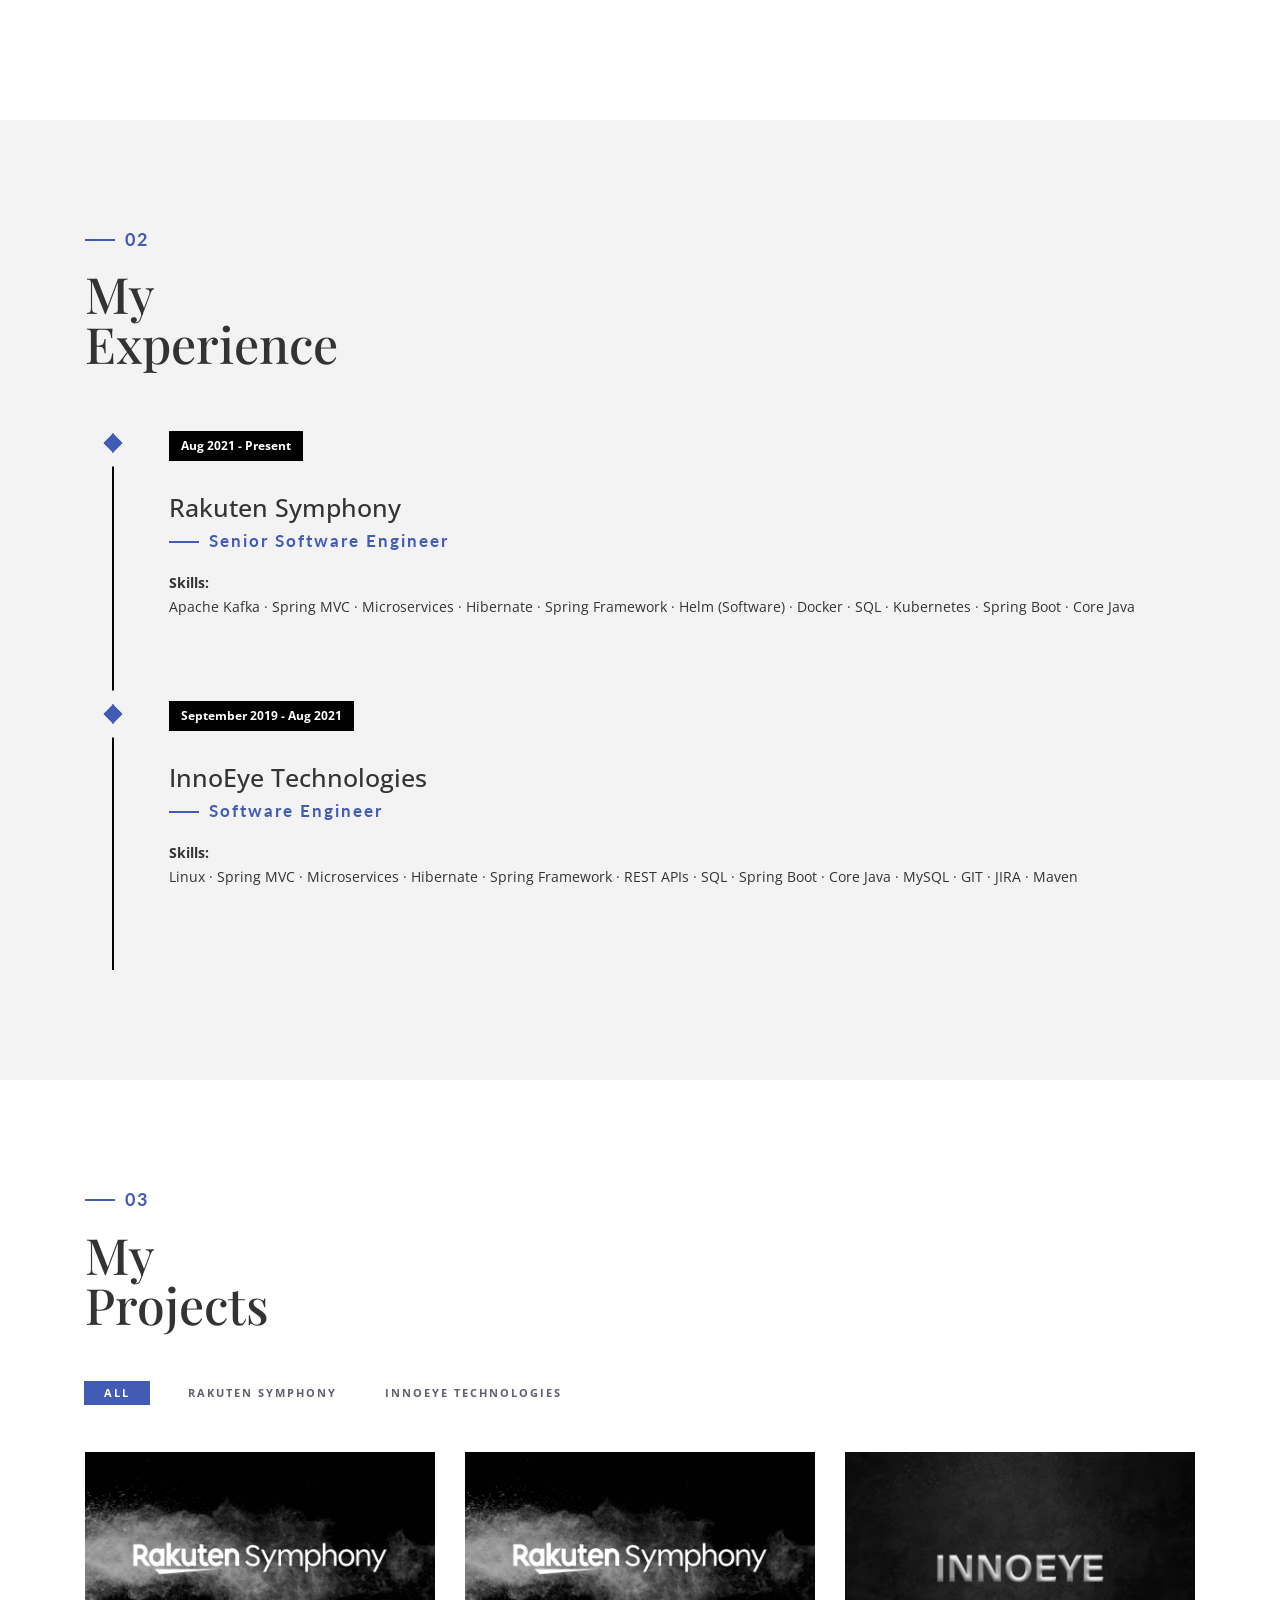
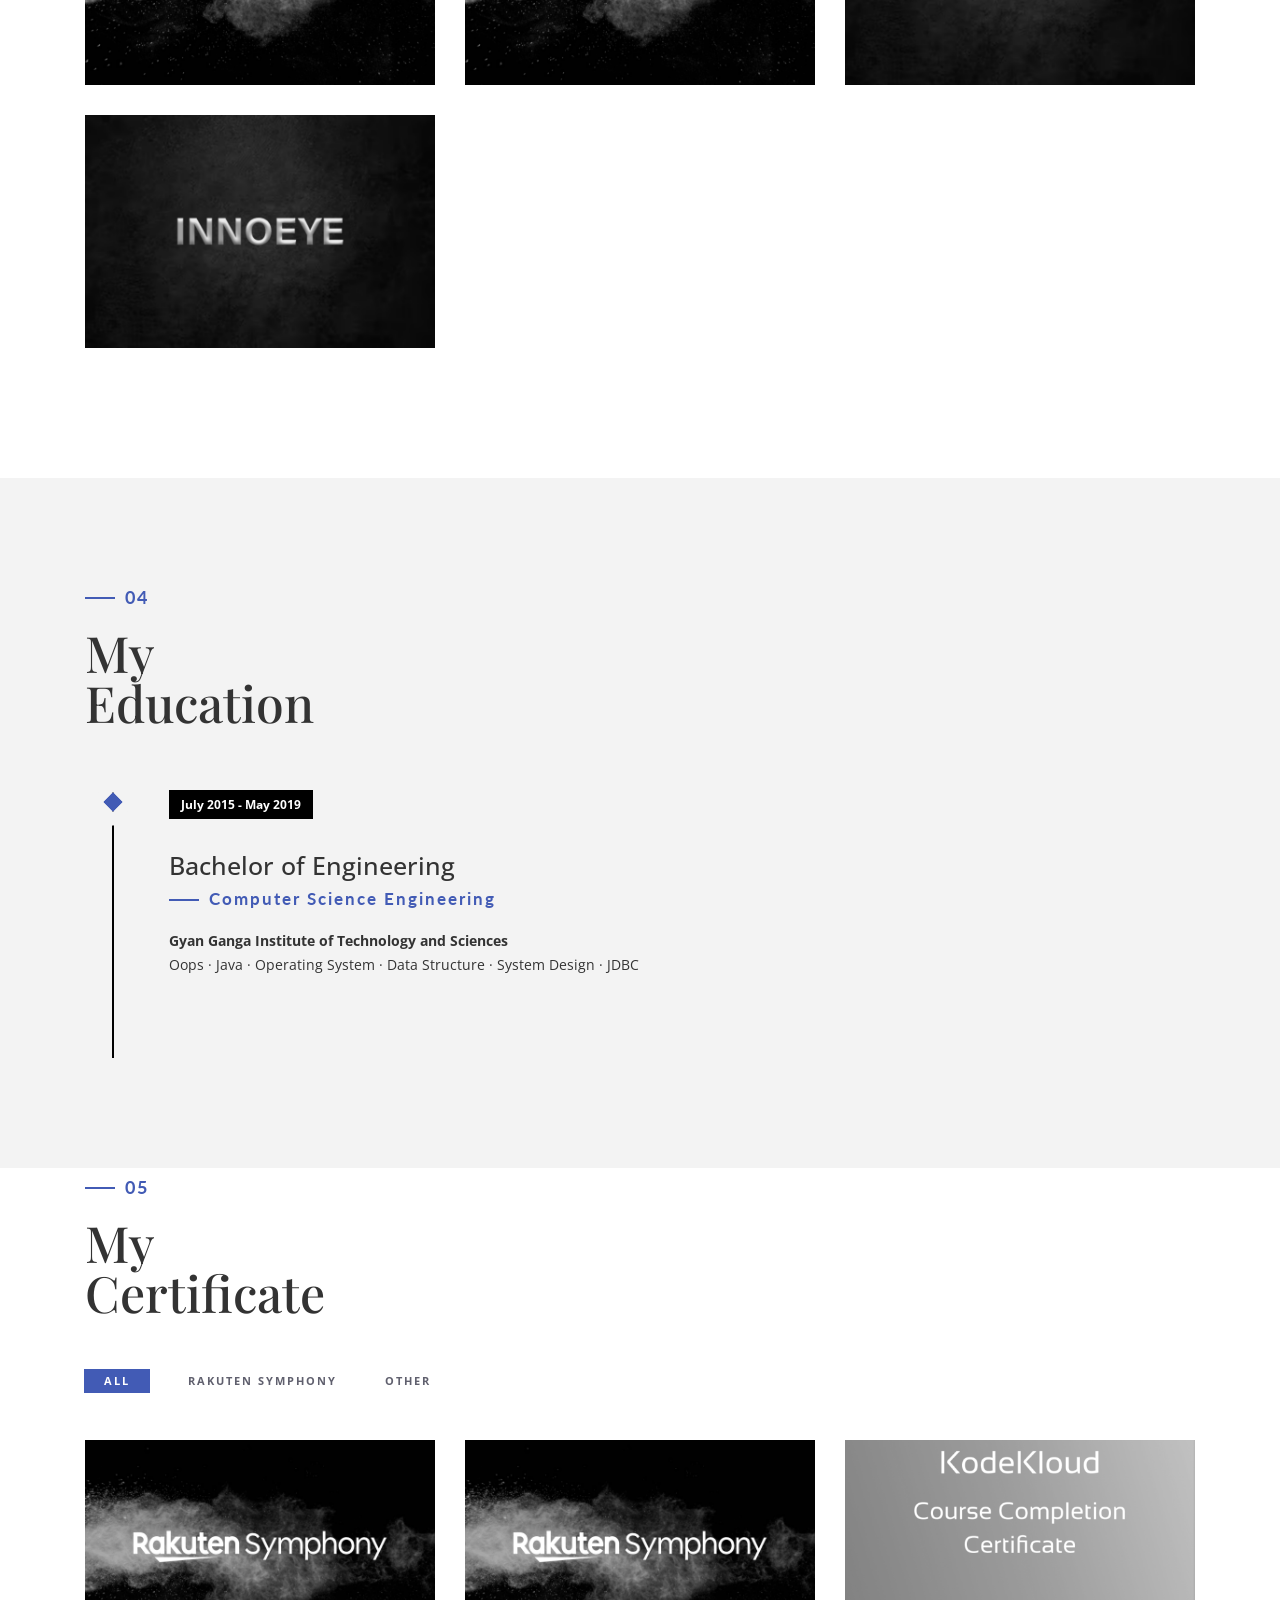
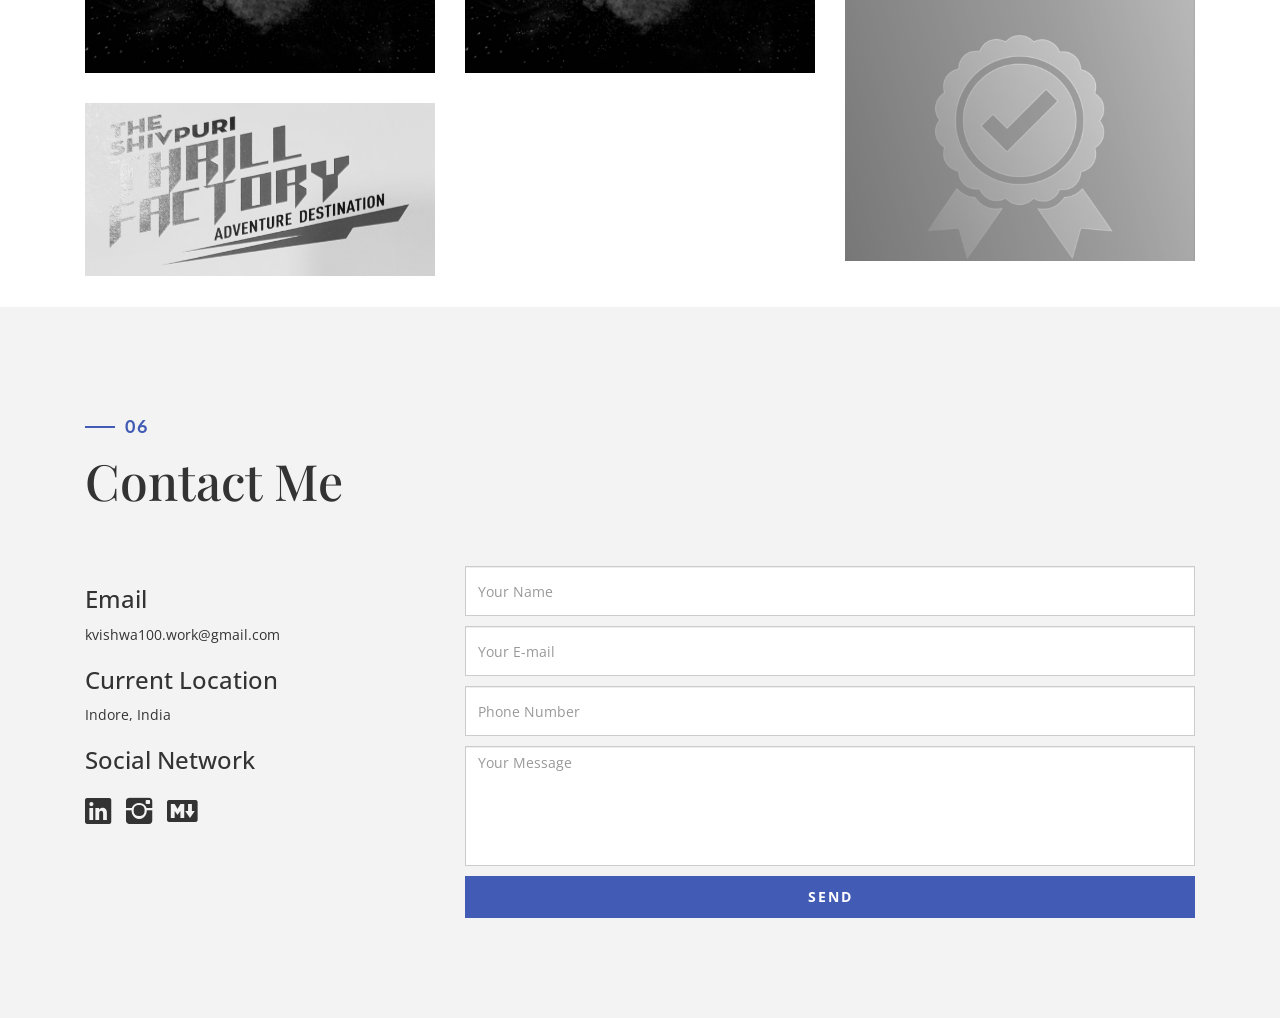
==== commit f1d3536e: "Rakuten Cert added" ====
--- a/index.html
+++ b/index.html
@@ -17,484 +17,594 @@
     <!-- HTML5 shim and Respond.js for IE8 support of HTML5 elements and media queries -->
     <!-- WARNING: Respond.js doesn't work if you view the page via file:// -->
     <!--[if lt IE 9]>
-      <script src="https://oss.maxcdn.com/html5shiv/3.7.3/html5shiv.min.js"></script>
-      <script src="https://oss.maxcdn.com/respond/1.4.2/respond.min.js"></script>
+    <script src="https://oss.maxcdn.com/html5shiv/3.7.3/html5shiv.min.js"></script>
+    <script src="https://oss.maxcdn.com/respond/1.4.2/respond.min.js"></script>
     <![endif]-->
 </head>
 
 <body>
-    <!-- Preloader -->
-    <div id="preloader">
-        <div id="status">
-            <div class="preloader" aria-busy="true" aria-label="Loading, please wait." role="progressbar">
-            </div>
-        </div>
-    </div>
-    <!-- ./Preloader -->
-
-    <!-- header -->
-    <header class="navbar-fixed-top">
-        <nav>
-            <ul>
-                <li><a href="#about">About</a></li>
-                <li><a href="#experience">experience</a></li>
-                <li><a href="#projects">projects</a></li>
-                <li><a href="#education">education</a></li>
-                <li><a href="#cert">certificate</a></li>
-                <li><a href="#contact">contact</a></li>
+<!-- Preloader -->
+<div id="preloader">
+    <div id="status">
+        <div class="preloader" aria-busy="true" aria-label="Loading, please wait." role="progressbar">
+        </div>
+    </div>
+</div>
+<!-- ./Preloader -->
+
+<!-- header -->
+<header class="navbar-fixed-top">
+    <nav>
+        <ul>
+            <li><a href="#about">About</a></li>
+            <li><a href="#experience">experience</a></li>
+            <li><a href="#projects">projects</a></li>
+            <li><a href="#education">education</a></li>
+            <li><a href="#cert">certificate</a></li>
+            <li><a href="#contact">contact</a></li>
+        </ul>
+    </nav>
+</header>
+<!-- ./header -->
+
+<!-- home -->
+<div class="section" id="home" data-stellar-background-ratio="0.5">
+    <div class="container">
+        <div class="disply-table">
+            <div class="table-cell" data-aos="fade-up" data-aos-delay="0">
+                <h4>Kamlesh Vishwakarma</h4>
+                <h1>Senior Software <br/>Engineer</h1></div>
+        </div>
+    </div>
+</div>
+<!-- ./home -->
+
+<!-- about -->
+<div class="section" id="about">
+    <div class="container">
+        <div class="col-md-6" data-aos="fade-up">
+            <h4>01</h4>
+            <h1 class="size-50">Know <br/> About me</h1>
+            <div class="h-50"></div>
+            <p>I have a background in product engineering and experience developing distributed applications
+                independently.</p>
+            <p>I possess good practices and principles for software development and have strong interpersonal,
+                problem-solving, and communication skills. I am capable of autonomously executing low-level design or
+                implementing modules.</p>
+            <p>Currently, I am interested in learning technologies such as Spring Boot Microservice, Kubernetes, Docker,
+                Hibernate, and JPA, among others.</p>
+            <div class="h-50"></div>
+            <img src="img/signature.svg" width="230" alt=""/>
+            <div class="h-50"></div>
+        </div>
+        <div class="col-md-6 about-img-div">
+            <div class="about-border" data-aos="fade-up" data-aos-delay=".5"></div>
+            <img src="img/about-img.jpg" width="400" class="img-responsive" alt="" align="right" data-aos="fade-right"
+                 data-aos-delay="0"/>
+        </div>
+    </div>
+</div>
+<!-- ./about -->
+
+<!-- experience  -->
+<div class="section" id="experience">
+    <div class="container">
+        <div class="col-md-12">
+            <h4>02</h4>
+            <h1 class="size-50">My <br/> Experience</h1>
+            <div class="h-50"></div>
+        </div>
+        <div class="col-md-12">
+            <ul class="timeline">
+                <li class="timeline-event" data-aos="fade-up">
+                    <label class="timeline-event-icon"></label>
+                    <div class="timeline-event-copy">
+                        <p class="timeline-event-thumbnail">Aug 2021 - Present</p>
+                        <h3>Rakuten Symphony</h3>
+                        <h4>Senior Software Engineer</h4>
+                        <p><strong>Skills:</strong>
+                            <br>Apache Kafka · Spring MVC · Microservices · Hibernate · Spring Framework · Helm
+                            (Software) · Docker · SQL · Kubernetes · Spring Boot · Core Java</p>
+                    </div>
+                </li>
+                <li class="timeline-event" data-aos="fade-up" data-aos-delay=".2">
+                    <label class="timeline-event-icon"></label>
+                    <div class="timeline-event-copy">
+                        <p class="timeline-event-thumbnail">September 2019 - Aug 2021</p>
+                        <h3>InnoEye Technologies</h3>
+                        <h4>Software Engineer</h4>
+                        <p><strong>Skills:</strong>
+                            <br>Linux · Spring MVC · Microservices · Hibernate · Spring Framework · REST APIs · SQL ·
+                            Spring Boot · Core Java · MySQL · GIT · JIRA · Maven</p>
+                    </div>
+                </li>
             </ul>
-        </nav>
-    </header>
-    <!-- ./header -->
-
-    <!-- home -->
-    <div class="section" id="home" data-stellar-background-ratio="0.5">
-        <div class="container">
-            <div class="disply-table">
-                <div class="table-cell" data-aos="fade-up" data-aos-delay="0">
-                    <h4>Kamlesh Vishwakarma</h4>
-                    <h1>Senior Software <br />Engineer</h1> </div>
-            </div>
-        </div>
-    </div>
-    <!-- ./home -->
-
-    <!-- about -->
-    <div class="section" id="about">
-        <div class="container">
-            <div class="col-md-6" data-aos="fade-up">
-                <h4>01</h4>
-                <h1 class="size-50">Know <br /> About me</h1>
-                <div class="h-50"></div>
-                <p>I have a background in product engineering and experience developing distributed applications independently.</p>
-                <p>I possess good practices and principles for software development and have strong interpersonal, problem-solving, and communication skills. I am capable of autonomously executing low-level design or implementing modules.</p>
-                <p>Currently, I am interested in learning technologies such as Spring Boot Microservice, Kubernetes, Docker, Hibernate, and JPA, among others.</p>
-                <div class="h-50"></div> <img src="img/signature.svg" width="230" alt="" />
-                <div class="h-50"></div>
-            </div>
-            <div class="col-md-6 about-img-div">
-                <div class="about-border" data-aos="fade-up" data-aos-delay=".5"></div>
-                <img src="img/about-img.jpg" width="400" class="img-responsive" alt="" align="right" data-aos="fade-right" data-aos-delay="0" />
-            </div>
-        </div>
-    </div>
-    <!-- ./about -->
-
-    <!-- experience  -->
-    <div class="section" id="experience">
-        <div class="container">
-            <div class="col-md-12">
-                <h4>02</h4>
-                <h1 class="size-50">My <br /> Experience</h1>
-                <div class="h-50"></div>
-            </div>
-            <div class="col-md-12">
-                <ul class="timeline">
-                    <li class="timeline-event" data-aos="fade-up">
-                        <label class="timeline-event-icon"></label>
-                        <div class="timeline-event-copy">
-                            <p class="timeline-event-thumbnail">Aug 2021 - Present</p>
-                            <h3>Rakuten Symphony</h3>
-                            <h4>Senior Software Engineer</h4>
-                            <p><strong>Skills:</strong>
-                                <br>Apache Kafka · Spring MVC · Microservices · Hibernate · Spring Framework · Helm (Software) · Docker · SQL · Kubernetes · Spring Boot · Core Java</p>
-                        </div>
-                    </li>
-                    <li class="timeline-event" data-aos="fade-up" data-aos-delay=".2">
-                        <label class="timeline-event-icon"></label>
-                        <div class="timeline-event-copy">
-                            <p class="timeline-event-thumbnail">September 2019 - Aug 2021</p>
-                            <h3>InnoEye Technologies</h3>
-                            <h4>Software Engineer</h4>
-                            <p><strong>Skills:</strong>
-                                <br>Linux · Spring MVC · Microservices · Hibernate · Spring Framework · REST APIs · SQL · Spring Boot · Core Java · MySQL · GIT · JIRA · Maven</p>
-                        </div>
-                    </li>
-                </ul>
-            </div>
-        </div>
-    </div>
-    <!-- ./experience -->
-
-    <!-- projects -->
-    <div class="section" id="projects">
-        <div class="container">
-            <div class="col-md-12">
-                <h4>03</h4>
-                <h1 class="size-50">My <br /> Projects</h1>
-            </div>
-            <!-- main container -->
-            <div class="main-container portfolio-inner clearfix">
-                <!-- portfolio div -->
-                <div class="portfolio-div">
-                    <div class="portfolio">
-                        <!-- portfolio_filter -->
-                        <div class="categories-grid wow fadeInLeft">
-                            <nav class="categories">
-                                <ul class="portfolio_filter">
-                                    <li><a href="" class="active" data-filter="*">All</a></li>
-                                    <li><a href="" data-filter=".rakuten">Rakuten Symphony</a></li>
-                                    <li><a href="" data-filter=".innoEye">InnoEye Technologies</a></li>
-                                </ul>
-                            </nav>
-                        </div>
-                        <!-- portfolio_filter -->
-
-                        <!-- portfolio_container -->
-                        <div class="no-padding portfolio_container clearfix" data-aos="fade-up">
-
-                            <!-- single work -->
-                            <div class="col-md-4 col-sm-6 rakuten">
-                                <a id="demo01" href="#animatedModal1" class="portfolio_item"> <img src="img/portfolio/rakuten.webp" alt="image" class="img-responsive" />
-                                    <div class="portfolio_item_hover">
-                                        <div class="portfolio-border clearfix">
-                                            <div class="item_info"> <span>LCM | vRAN Automation LTE + 5G | Orchestrator | ORAN</span> <em>Rakuten Symphony India Private Limited</em> </div>
-                                        </div>
-                                    </div>
-                                </a>
-                            </div>
-                            <!-- end single work -->
-
-                            <!-- single work -->
-                            <div class="col-md-4 col-sm-6 rakuten">
-                                <a id="demo02" href="#animatedModal2" class="portfolio_item"> <img src="img/portfolio/rakuten.webp" alt="image" class="img-responsive" />
-                                    <div class="portfolio_item_hover">
-                                        <div class="portfolio-border clearfix">
-                                            <div class="item_info"> <span>Notification Listener | RAN Automation</span> <em>Rakuten Symphony India Private Limited</em> </div>
-                                        </div>
-                                    </div>
-                                </a>
-                            </div>
-                            <!-- end single work -->
-
-                            <!-- single work -->
-                            <div class="col-md-4 col-sm-6 innoEye">
-                                <a id="demo03" href="#animatedModal3" class="portfolio_item"> <img src="img/portfolio/innoeye.png" alt="image" class="img-responsive" />
-                                    <div class="portfolio_item_hover">
-                                        <div class="portfolio-border clearfix">
-                                            <div class="item_info"> <span>Order Capture | CRM | BSS</span> <em>InnoEye Technologies Pvt. Ltd</em> </div>
-                                        </div>
-                                    </div>
-                                </a>
-                            </div>
-                            <!-- end single work -->
-
-                            <!-- single work -->
-                            <div class="col-md-4 col-sm-6 innoEye">
-                                <a id="demo04" href="#animatedModal4" class="portfolio_item"> <img src="img/portfolio/innoeye.png" alt="image" class="img-responsive" />
-                                    <div class="portfolio_item_hover">
-                                        <div class="portfolio-border clearfix">
-                                            <div class="item_info"> <span>VRAN | LTE [4G] | Automation</span> <em>InnoEye Technologies Pvt. Ltd</em> </div>
-                                        </div>
-                                    </div>
-                                </a>
-                            </div>
-                            <!-- end single work -->
-                        </div>
-                        <!-- end portfolio_container -->
+        </div>
+    </div>
+</div>
+<!-- ./experience -->
+
+<!-- projects -->
+<div class="section" id="projects">
+    <div class="container">
+        <div class="col-md-12">
+            <h4>03</h4>
+            <h1 class="size-50">My <br/> Projects</h1>
+        </div>
+        <!-- main container -->
+        <div class="main-container portfolio-inner clearfix">
+            <!-- portfolio div -->
+            <div class="portfolio-div">
+                <div class="portfolio">
+                    <!-- portfolio_filter -->
+                    <div class="categories-grid wow fadeInLeft">
+                        <nav class="categories">
+                            <ul class="portfolio_filter">
+                                <li><a href="" class="active" data-filter="*">All</a></li>
+                                <li><a href="" data-filter=".rakuten">Rakuten Symphony</a></li>
+                                <li><a href="" data-filter=".innoEye">InnoEye Technologies</a></li>
+                            </ul>
+                        </nav>
                     </div>
-                    <!-- portfolio -->
+                    <!-- portfolio_filter -->
+
+                    <!-- portfolio_container -->
+                    <div class="no-padding portfolio_container clearfix" data-aos="fade-up">
+
+                        <!-- single work -->
+                        <div class="col-md-4 col-sm-6 rakuten">
+                            <a id="demo01" href="#animatedModal1" class="portfolio_item"> <img
+                                    src="img/portfolio/rakuten.webp" alt="image" class="img-responsive"/>
+                                <div class="portfolio_item_hover">
+                                    <div class="portfolio-border clearfix">
+                                        <div class="item_info"><span>LCM | vRAN Automation LTE + 5G | Orchestrator | ORAN</span>
+                                            <em>Rakuten Symphony India Private Limited</em></div>
+                                    </div>
+                                </div>
+                            </a>
+                        </div>
+                        <!-- end single work -->
+
+                        <!-- single work -->
+                        <div class="col-md-4 col-sm-6 rakuten">
+                            <a id="demo02" href="#animatedModal2" class="portfolio_item"> <img
+                                    src="img/portfolio/rakuten.webp" alt="image" class="img-responsive"/>
+                                <div class="portfolio_item_hover">
+                                    <div class="portfolio-border clearfix">
+                                        <div class="item_info"><span>Notification Listener | RAN Automation</span> <em>Rakuten
+                                            Symphony India Private Limited</em></div>
+                                    </div>
+                                </div>
+                            </a>
+                        </div>
+                        <!-- end single work -->
+
+                        <!-- single work -->
+                        <div class="col-md-4 col-sm-6 innoEye">
+                            <a id="demo03" href="#animatedModal3" class="portfolio_item"> <img
+                                    src="img/portfolio/innoeye.png" alt="image" class="img-responsive"/>
+                                <div class="portfolio_item_hover">
+                                    <div class="portfolio-border clearfix">
+                                        <div class="item_info"><span>Order Capture | CRM | BSS</span> <em>InnoEye
+                                            Technologies Pvt. Ltd</em></div>
+                                    </div>
+                                </div>
+                            </a>
+                        </div>
+                        <!-- end single work -->
+
+                        <!-- single work -->
+                        <div class="col-md-4 col-sm-6 innoEye">
+                            <a id="demo04" href="#animatedModal4" class="portfolio_item"> <img
+                                    src="img/portfolio/innoeye.png" alt="image" class="img-responsive"/>
+                                <div class="portfolio_item_hover">
+                                    <div class="portfolio-border clearfix">
+                                        <div class="item_info"><span>VRAN | LTE [4G] | Automation</span> <em>InnoEye
+                                            Technologies Pvt. Ltd</em></div>
+                                    </div>
+                                </div>
+                            </a>
+                        </div>
+                        <!-- end single work -->
+                    </div>
+                    <!-- end portfolio_container -->
                 </div>
-                <!-- end portfolio div -->
-            </div>
-            <!-- end main container -->
-        </div>
-    </div>
-    <!-- ./projects -->
-
-    <!-- education  -->
-    <div class="section" id="education">
-        <div class="container">
-            <div class="col-md-12">
-                <h4>04</h4>
-                <h1 class="size-50">My <br />Education</h1>
-                <div class="h-50"></div>
-            </div>
-            <div class="col-md-12">
-                <ul class="timeline">
-                    <li class="timeline-event" data-aos="fade-up">
-                        <label class="timeline-event-icon"></label>
-                        <div class="timeline-event-copy">
-                            <p class="timeline-event-thumbnail">July 2015 - May 2019</p>
-                            <h3>Bachelor of Engineering</h3>
-                            <h4>Computer Science Engineering</h4>
-                            <p><strong>Gyan Ganga Institute of Technology and Sciences</strong>
-                                <br>Oops · Java · Operating System · Data Structure · System Design · JDBC</p>
-                        </div>
-                    </li>
-                </ul>
-            </div>
-        </div>
-    </div>
-    <!-- ./education -->
-
-    <!-- certificate -->
-    <div class="section" id="cert">
-        <div class="container">
-            <div class="col-md-12">
-                <h4>05</h4>
-                <h1 class="size-50">My <br /> Certificate</h1>
-            </div>
-            <!-- main container -->
-            <div class="main-container portfolio-inner clearfix">
-                <!-- portfolio div -->
-                <div class="portfolio-div">
-                    <div class="portfolio">
-                        <!-- portfolio_filter -->
-                        <div class="categories-grid wow fadeInLeft">
-                            <nav class="categories">
-                                <ul class="portfolio_filter">
-                                    <li><a href="" class="active" data-filter="*">All</a></li>
-                                    <li><a href="" data-filter=".rakuten_cert">Rakuten Symphony</a></li>
-                                    <li><a href="" data-filter=".other_cert">Other</a></li>
-                                </ul>
-                            </nav>
-                        </div>
-                        <!-- portfolio_filter -->
-
-                        <!-- portfolio_container -->
-                        <div class="no-padding portfolio_container clearfix" data-aos="fade-up">
-
-                            <!-- single work -->
-                            <div class="col-md-4 col-sm-6 other_cert">
-                                <a id="other_cert01" href="#other_cert_animatedModal1" class="portfolio_item"> <img src="img/portfolio/KodeKloudlogo.png" alt="image" class="img-responsive" />
-                                    <div class="portfolio_item_hover">
-                                        <div class="portfolio-border clearfix">
-                                            <div class="item_info"> <span>Docker Training Course for the Absolute Beginner</span> <em>KodeKloud</em> </div>
-                                        </div>
-                                    </div>
-                                </a>
-                            </div>
-                            <!-- end single work -->
-
-                            <!-- single work -->
-                            <div class="col-md-4 col-sm-6 other_cert">
-                                <a id="other_cert02" href="#other_cert_animatedModal2" class="portfolio_item"> <img src="img/portfolio/bunjeelogo.png" alt="image" class="img-responsive" />
-                                    <div class="portfolio_item_hover">
-                                        <div class="portfolio-border clearfix">
-                                            <div class="item_info"> <span>Dare To Jump</span> <em>Thrill Factory</em> </div>
-                                        </div>
-                                    </div>
-                                </a>
-                            </div>
-                            <!-- end single work -->
-
-                        </div>
-                        <!-- end portfolio_container -->
-
+                <!-- portfolio -->
+            </div>
+            <!-- end portfolio div -->
+        </div>
+        <!-- end main container -->
+    </div>
+</div>
+<!-- ./projects -->
+
+<!-- education  -->
+<div class="section" id="education">
+    <div class="container">
+        <div class="col-md-12">
+            <h4>04</h4>
+            <h1 class="size-50">My <br/>Education</h1>
+            <div class="h-50"></div>
+        </div>
+        <div class="col-md-12">
+            <ul class="timeline">
+                <li class="timeline-event" data-aos="fade-up">
+                    <label class="timeline-event-icon"></label>
+                    <div class="timeline-event-copy">
+                        <p class="timeline-event-thumbnail">July 2015 - May 2019</p>
+                        <h3>Bachelor of Engineering</h3>
+                        <h4>Computer Science Engineering</h4>
+                        <p><strong>Gyan Ganga Institute of Technology and Sciences</strong>
+                            <br>Oops · Java · Operating System · Data Structure · System Design · JDBC</p>
                     </div>
-                    <!-- portfolio -->
+                </li>
+            </ul>
+        </div>
+    </div>
+</div>
+<!-- ./education -->
+
+<!-- certificate -->
+<div class="section" id="cert">
+    <div class="container">
+        <div class="col-md-12">
+            <h4>05</h4>
+            <h1 class="size-50">My <br/> Certificate</h1>
+        </div>
+        <!-- main container -->
+        <div class="main-container portfolio-inner clearfix">
+            <!-- portfolio div -->
+            <div class="portfolio-div">
+                <div class="portfolio">
+                    <!-- portfolio_filter -->
+                    <div class="categories-grid wow fadeInLeft">
+                        <nav class="categories">
+                            <ul class="portfolio_filter">
+                                <li><a href="" class="active" data-filter="*">All</a></li>
+                                <li><a href="" data-filter=".rakuten_cert">Rakuten Symphony</a></li>
+                                <li><a href="" data-filter=".other_cert">Other</a></li>
+                            </ul>
+                        </nav>
+                    </div>
+                    <!-- portfolio_filter -->
+
+                    <!-- portfolio_container -->
+                    <div class="no-padding portfolio_container clearfix" data-aos="fade-up">
+
+
+                        <!-- single work -->
+                        <div class="col-md-4 col-sm-6 rakuten_cert">
+                            <a id="rakuten_cert01" href="#rakuten_cert_animatedModal1" class="portfolio_item"> <img
+                                    src="img/portfolio/rakuten.webp" alt="image" class="img-responsive"/>
+                                <div class="portfolio_item_hover">
+                                    <div class="portfolio-border clearfix">
+                                        <div class="item_info">
+                                            <span>Individual Excellence Award</span>
+                                            <em>Rakuten Symphony</em></div>
+                                    </div>
+                                </div>
+                            </a>
+                        </div>
+                        <!-- end single work -->
+
+
+                        <!-- single work -->
+                        <div class="col-md-4 col-sm-6 rakuten_cert">
+                            <a id="rakuten_cert02" href="#rakuten_cert_animatedModal2" class="portfolio_item"> <img
+                                    src="img/portfolio/rakuten.webp" alt="image" class="img-responsive"/>
+                                <div class="portfolio_item_hover">
+                                    <div class="portfolio-border clearfix">
+                                        <div class="item_info">
+                                            <span>NGDU Team Excellence Award</span>
+                                            <em>Rakuten Symphony</em></div>
+                                    </div>
+                                </div>
+                            </a>
+                        </div>
+                        <!-- end single work -->
+
+                        <!-- single work -->
+                        <div class="col-md-4 col-sm-6 other_cert">
+                            <a id="other_cert01" href="#other_cert_animatedModal1" class="portfolio_item"> <img
+                                    src="img/portfolio/KodeKloudlogo.png" alt="image" class="img-responsive"/>
+                                <div class="portfolio_item_hover">
+                                    <div class="portfolio-border clearfix">
+                                        <div class="item_info">
+                                            <span>Docker Training Course for the Absolute Beginner</span>
+                                            <em>KodeKloud</em></div>
+                                    </div>
+                                </div>
+                            </a>
+                        </div>
+                        <!-- end single work -->
+
+                        <!-- single work -->
+                        <div class="col-md-4 col-sm-6 other_cert">
+                            <a id="other_cert02" href="#other_cert_animatedModal2" class="portfolio_item"> <img
+                                    src="img/portfolio/bunjeelogo.png" alt="image" class="img-responsive"/>
+                                <div class="portfolio_item_hover">
+                                    <div class="portfolio-border clearfix">
+                                        <div class="item_info"><span>Dare To Jump</span> <em>Thrill Factory</em></div>
+                                    </div>
+                                </div>
+                            </a>
+                        </div>
+                        <!-- end single work -->
+
+                    </div>
+                    <!-- end portfolio_container -->
+
                 </div>
-                <!-- end portfolio div -->
-            </div>
-            <!-- end main container -->
-        </div>
-    </div>
-    <!-- ./projects -->
-
-
-    <!-- contact -->
-    <div class="section" id="contact">
-        <div class="container">
-            <div class="col-md-12">
-                <h4>06</h4>
-                <h1 class="size-50">Contact  Me</h1>
-                <div class="h-50"></div>
-            </div>
-            <div class="col-md-4" data-aos="fade-up">
-                <h3>Email</h3>
-                <p>kvishwa100.work@gmail.com</p>
-
-                <h3>Current Location</h3>
-                <p>Indore, India</p>
-
-                <h3>Social Network</h3>
-
-                <ul class="social">
-                    <li><a href="https://www.linkedin.com/in/kamlesh-vishwakarma-in/"><i class="ion-social-linkedin"></i></a></li>
-                    <li><a href="https://www.instagram.com/karthik.vishwakarma_/"><i class="ion-social-instagram"></i></a></li>
-                    <li><a href="https://github.com/karthik-vishwakarma/profile#kamlesh-vishwakarma"><i class="ion-social-markdown"></i></a></li>
-                </ul>
-                <div class="clearfix"></div>
-                <div class="h-50"></div>
-            </div>
-            <div class="col-md-8" data-aos="fade-up">
-                <form class="contact-bg" id="contact-form" name="contact" method="post" novalidate="novalidate">
-                    <input type="text" name="name" class="form-control" placeholder="Your Name" />
-                    <input type="email" name="email" class="form-control" placeholder="Your E-mail" />
-                    <input type="text" name="phone" class="form-control" placeholder="Phone Number" />
-                    <textarea name="message" class="form-control" placeholder="Your Message" style="height:120px"></textarea>
-                    <button id="submit" type="submit" name="submit" class="btn btn-glance">Send</button>
-                    <div id="success">
-                        <p class="green textcenter"> Your message was sent successfully! I will be in touch as soon as I can. </p>
-                    </div>
-                    <div id="error">
-                        <p> Something went wrong, try refreshing and submitting the form again. </p>
-                    </div>
-                </form>
-            </div>
-        </div>
-    </div>
-    <!-- ./contact -->
-
-    <!--DEMO01-->
-    <div id="animatedModal1" class="popup-modal">
-        <!--THIS IS IMPORTANT! to close the modal, the class name has to match the name given on the ID -->
-        <div id="btn-close-modal1" class="close-animatedModal1 close-popup-modal"> <i class="ion-close-round"></i> </div>
-        <div class="clearfix"></div>
-        <div class="modal-content">
-            <div class="container">
-                <div class="portfolio-padding">
-                    <div class="col-md-8 col-md-offset-2">
-                        <h2>LCM | vRAN Automation | LTE + 5G<br /> Orchestrator | ORAN</h2>
-                        <div class="h-50"></div>
-                        <p>Zero Touch Provisioning (ZTP) and Manual base Network Service Creation(NS), Cloud Network Function (CNF) and CNFC deployment.</p>
-                        <p>Instantiate and perform lifecycle management of vRAN in a cloud-native environment in an easy and cost-effective manner.</p>
-                        <br />
-                        <br /> <img src="img/portfolio/5g_orch.jpeg" alt="" class="img-responsive" />
-                        <br />
-                        <br />
-                        <p>Enabling this flexibility in the choice of any telecom vendors and cloud platform</p>
-                        <p><strong>Tools & Technology</strong>: Spring Boot, Helm, Robin, Hibernate, MySQL, Graph.</p>
-                        <br />
-                        <br /> </div>
+                <!-- portfolio -->
+            </div>
+            <!-- end portfolio div -->
+        </div>
+        <!-- end main container -->
+    </div>
+</div>
+<!-- ./projects -->
+
+
+<!-- contact -->
+<div class="section" id="contact">
+    <div class="container">
+        <div class="col-md-12">
+            <h4>06</h4>
+            <h1 class="size-50">Contact Me</h1>
+            <div class="h-50"></div>
+        </div>
+        <div class="col-md-4" data-aos="fade-up">
+            <h3>Email</h3>
+            <p>kvishwa100.work@gmail.com</p>
+
+            <h3>Current Location</h3>
+            <p>Indore, India</p>
+
+            <h3>Social Network</h3>
+
+            <ul class="social">
+                <li><a href="https://www.linkedin.com/in/kamlesh-vishwakarma-in/"><i
+                        class="ion-social-linkedin"></i></a></li>
+                <li><a href="https://www.instagram.com/karthik.vishwakarma_/"><i class="ion-social-instagram"></i></a>
+                </li>
+                <li><a href="https://github.com/karthik-vishwakarma/profile#kamlesh-vishwakarma"><i
+                        class="ion-social-markdown"></i></a></li>
+            </ul>
+            <div class="clearfix"></div>
+            <div class="h-50"></div>
+        </div>
+        <div class="col-md-8" data-aos="fade-up">
+            <form class="contact-bg" id="contact-form" name="contact" method="post" novalidate="novalidate">
+                <input type="text" name="name" class="form-control" placeholder="Your Name"/>
+                <input type="email" name="email" class="form-control" placeholder="Your E-mail"/>
+                <input type="text" name="phone" class="form-control" placeholder="Phone Number"/>
+                <textarea name="message" class="form-control" placeholder="Your Message"
+                          style="height:120px"></textarea>
+                <button id="submit" type="submit" name="submit" class="btn btn-glance">Send</button>
+                <div id="success">
+                    <p class="green textcenter"> Your message was sent successfully! I will be in touch as soon as I
+                        can. </p>
                 </div>
-            </div>
-        </div>
-    </div>
-
-    <!--DEMO02-->
-    <div id="animatedModal2" class="popup-modal">
-        <!--THIS IS IMPORTANT! to close the modal, the class name has to match the name given on the ID -->
-        <div id="btn-close-modal2" class="close-animatedModal2 close-popup-modal"> <i class="ion-close-round"></i> </div>
-        <div class="clearfix"></div>
-        <div class="modal-content">
-            <div class="container">
-                <div class="portfolio-padding">
-                    <div class="col-md-8 col-md-offset-2">
-                        <h2>Notification Listener<br /> RAN Automation</h2>
-                        <div class="h-50"></div>
-                        <p>Consume Notification from Kafka or the rest API perform actions like validation, modification, addition and URL redirection.</p>
-                        <p>Dynamic JSON creation and response processing.</p>
-                        <br />
-                        <br /> <img src="img/portfolio/nl.png" alt="" class="img-responsive" />
-                        <br />
-                        <br />
-                        <p>Autonomously executed low-level design.</p>
-                        <p>It can process any type of JSON using a one-time configuration. you do not have to write custom code..</p>
-                        <p><strong>Tools & Technology</strong>: Kafka Spring Boot Microservices, Hibernate, MySQL, Jay-way.</p>
-                        <br />
-                        <br /> </div>
+                <div id="error">
+                    <p> Something went wrong, try refreshing and submitting the form again. </p>
                 </div>
-            </div>
-        </div>
-    </div>
-
-
-    <!--DEMO03-->
-    <div id="animatedModal3" class="popup-modal">
-        <!--THIS IS IMPORTANT! to close the modal, the class name has to match the name given on the ID -->
-        <div id="btn-close-modal3" class="close-animatedModal3 close-popup-modal"> <i class="ion-close-round"></i> </div>
-        <div class="clearfix"></div>
-        <div class="modal-content">
-            <div class="container">
-                <div class="portfolio-padding">
-                    <div class="col-md-8 col-md-offset-2">
-                        <h2>Order Capture<br /> CRM | BSS</h2>
-                        <div class="h-50"></div>
-                        <p>Order Capture focuses on gathering and filling into order enough data by Sales Agent so that it can be passed for provisioning.</p>
-                        <p>For MVP phase Order Capture is based solely on generating New Application order from a selected Quote.</p>
-                        <br />
-                        <br /> <img src="img/portfolio/QPNO.png" alt="" class="img-responsive" />
-                        <br />
-                        <br />
-                        <p>Select Quote and Billing Account and get it converted to a new Order by the system.</p>
-                        <p><strong>Tools & Technology</strong>: Spring Boot, Couchbase Database, IntelliJ</p>
-                        <br />
-                        <br /> </div>
-                </div>
-            </div>
-        </div>
-    </div>
-
-
-    <!--DEMO04-->
-    <div id="animatedModal4" class="popup-modal">
-        <!--THIS IS IMPORTANT! to close the modal, the class name has to match the name given on the ID -->
-        <div id="btn-close-modal4" class="close-animatedModal4 close-popup-modal"> <i class="ion-close-round"></i> </div>
-        <div class="clearfix"></div>
-        <div class="modal-content">
-            <div class="container">
-                <div class="portfolio-padding">
-                    <div class="col-md-8 col-md-offset-2">
-                        <h2>VRAN | LTE [4G]<br /> RAN Automation</h2>
-                        <div class="h-50"></div>
-                        <p>Virtual RAN involves the logical separation of traditional hardware baseband functionality (CU/DU) and VM based deployment of VNF.</p>
-                        <br />
-                        <br /> <img src="img/portfolio/vran.png" alt="" class="img-responsive" />
-                        <br />
-                        <br />
-                        <p><strong>Tools & Technology</strong>: Spring Boot, Hibernate, MySQL, Eclipse, monolithic architecture.</p>
-                        <br />
-                        <br /> </div>
-                </div>
-            </div>
-        </div>
-    </div>
-
-    <!--other_cert01 Docker Training Course-->
-    <div id="other_cert_animatedModal1" class="popup-modal">
-        <!--THIS IS IMPORTANT! to close the modal, the class name has to match the name given on the ID -->
-        <div id="other_cert_btn-close-modal1" class="close-other_cert_animatedModal1 close-popup-modal"> <i class="ion-close-round"></i> </div>
-        <div class="clearfix"></div>
-        <div class="modal-content">
-            <div class="container">
-                <div class="portfolio-padding">
-                    <div class="col-md-8 col-md-offset-2">
-                        <h2>Docker Training Course<br /> KodeKloud</h2>
-                        <div class="h-50"></div>
-                        <p>Introduces Docker to an Absolute Beginner using really simple and easy-to-understand lectures.</p>
-                        <p>Lectures are followed by demos showing how to set up and get started with Docker.</p>
-                        <br /> <img src="img/portfolio/kubekloudcert.png" alt="" class="img-responsive" />
-                        <br />
-                        <p><strong>Issue Date</strong>: September 3, 2022</p>
-                        <br /> </div>
-                </div>
-            </div>
-        </div>
-    </div>
-
-    <!--other_cert01-->
-    <div id="other_cert_animatedModal2" class="popup-modal">
-        <!--THIS IS IMPORTANT! to close the modal, the class name has to match the name given on the ID -->
-        <div id="other_cert_btn-close-modal4" class="close-other_cert_animatedModal2 close-popup-modal"> <i class="ion-close-round"></i> </div>
-        <div class="clearfix"></div>
-        <div class="modal-content">
-            <div class="container">
-                <div class="portfolio-padding">
-                    <div class="col-md-8 col-md-offset-2">
-                        <h2>Dare To Jump<br /> Thrill Factory</h2>
-                        <div class="h-50"></div>
-                        <br /> <img src="img/portfolio/bujgee.jpg" alt="" class="img-responsive" />
-                        <br />
-                        <p><strong>Issue Date</strong>: January 28, 2023</p>
-                        <br /> </div>
-                </div>
-            </div>
-        </div>
-    </div>
-
-    <!-- jQuery -->
-    <script src="js/jquery.js"></script>
-    <!--  plugins  -->
-    <script src="js/bootstrap.min.js"></script>
-    <script src="js/plugins.js"></script>
-    <script src="js/aos.js"></script>
-    <script src="js/jquery.form.js"></script>
-    <script src="js/jquery.validate.min.js"></script>
-
-    <!--  main script  -->
-    <script src="js/custom.js"></script>
+            </form>
+        </div>
+    </div>
+</div>
+<!-- ./contact -->
+
+<!--DEMO01-->
+<div id="animatedModal1" class="popup-modal">
+    <!--THIS IS IMPORTANT! to close the modal, the class name has to match the name given on the ID -->
+    <div id="btn-close-modal1" class="close-animatedModal1 close-popup-modal"><i class="ion-close-round"></i></div>
+    <div class="clearfix"></div>
+    <div class="modal-content">
+        <div class="container">
+            <div class="portfolio-padding">
+                <div class="col-md-8 col-md-offset-2">
+                    <h2>LCM | vRAN Automation | LTE + 5G<br/> Orchestrator | ORAN</h2>
+                    <div class="h-50"></div>
+                    <p>Zero Touch Provisioning (ZTP) and Manual base Network Service Creation(NS), Cloud Network
+                        Function (CNF) and CNFC deployment.</p>
+                    <p>Instantiate and perform lifecycle management of vRAN in a cloud-native environment in an easy and
+                        cost-effective manner.</p>
+                    <br/>
+                    <br/> <img src="img/portfolio/5g_orch.jpeg" alt="" class="img-responsive"/>
+                    <br/>
+                    <br/>
+                    <p>Enabling this flexibility in the choice of any telecom vendors and cloud platform</p>
+                    <p><strong>Tools & Technology</strong>: Spring Boot, Helm, Robin, Hibernate, MySQL, Graph.</p>
+                    <br/>
+                    <br/></div>
+            </div>
+        </div>
+    </div>
+</div>
+
+<!--DEMO02-->
+<div id="animatedModal2" class="popup-modal">
+    <!--THIS IS IMPORTANT! to close the modal, the class name has to match the name given on the ID -->
+    <div id="btn-close-modal2" class="close-animatedModal2 close-popup-modal"><i class="ion-close-round"></i></div>
+    <div class="clearfix"></div>
+    <div class="modal-content">
+        <div class="container">
+            <div class="portfolio-padding">
+                <div class="col-md-8 col-md-offset-2">
+                    <h2>Notification Listener<br/> RAN Automation</h2>
+                    <div class="h-50"></div>
+                    <p>Consume Notification from Kafka or the rest API perform actions like validation, modification,
+                        addition and URL redirection.</p>
+                    <p>Dynamic JSON creation and response processing.</p>
+                    <br/>
+                    <br/> <img src="img/portfolio/nl.png" alt="" class="img-responsive"/>
+                    <br/>
+                    <br/>
+                    <p>Autonomously executed low-level design.</p>
+                    <p>It can process any type of JSON using a one-time configuration. you do not have to write custom
+                        code..</p>
+                    <p><strong>Tools & Technology</strong>: Kafka Spring Boot Microservices, Hibernate, MySQL, Jay-way.
+                    </p>
+                    <br/>
+                    <br/></div>
+            </div>
+        </div>
+    </div>
+</div>
+
+
+<!--DEMO03-->
+<div id="animatedModal3" class="popup-modal">
+    <!--THIS IS IMPORTANT! to close the modal, the class name has to match the name given on the ID -->
+    <div id="btn-close-modal3" class="close-animatedModal3 close-popup-modal"><i class="ion-close-round"></i></div>
+    <div class="clearfix"></div>
+    <div class="modal-content">
+        <div class="container">
+            <div class="portfolio-padding">
+                <div class="col-md-8 col-md-offset-2">
+                    <h2>Order Capture<br/> CRM | BSS</h2>
+                    <div class="h-50"></div>
+                    <p>Order Capture focuses on gathering and filling into order enough data by Sales Agent so that it
+                        can be passed for provisioning.</p>
+                    <p>For MVP phase Order Capture is based solely on generating New Application order from a selected
+                        Quote.</p>
+                    <br/>
+                    <br/> <img src="img/portfolio/QPNO.png" alt="" class="img-responsive"/>
+                    <br/>
+                    <br/>
+                    <p>Select Quote and Billing Account and get it converted to a new Order by the system.</p>
+                    <p><strong>Tools & Technology</strong>: Spring Boot, Couchbase Database, IntelliJ</p>
+                    <br/>
+                    <br/></div>
+            </div>
+        </div>
+    </div>
+</div>
+
+
+<!--DEMO04-->
+<div id="animatedModal4" class="popup-modal">
+    <!--THIS IS IMPORTANT! to close the modal, the class name has to match the name given on the ID -->
+    <div id="btn-close-modal4" class="close-animatedModal4 close-popup-modal"><i class="ion-close-round"></i></div>
+    <div class="clearfix"></div>
+    <div class="modal-content">
+        <div class="container">
+            <div class="portfolio-padding">
+                <div class="col-md-8 col-md-offset-2">
+                    <h2>VRAN | LTE [4G]<br/> RAN Automation</h2>
+                    <div class="h-50"></div>
+                    <p>Virtual RAN involves the logical separation of traditional hardware baseband functionality
+                        (CU/DU) and VM based deployment of VNF.</p>
+                    <br/>
+                    <br/> <img src="img/portfolio/vran.png" alt="" class="img-responsive"/>
+                    <br/>
+                    <br/>
+                    <p><strong>Tools & Technology</strong>: Spring Boot, Hibernate, MySQL, Eclipse, monolithic
+                        architecture.</p>
+                    <br/>
+                    <br/></div>
+            </div>
+        </div>
+    </div>
+</div>
+
+<!--other_cert01 Docker Training Course-->
+<div id="other_cert_animatedModal1" class="popup-modal">
+    <!--THIS IS IMPORTANT! to close the modal, the class name has to match the name given on the ID -->
+    <div id="other_cert_btn-close-modal1" class="close-other_cert_animatedModal1 close-popup-modal"><i
+            class="ion-close-round"></i></div>
+    <div class="clearfix"></div>
+    <div class="modal-content">
+        <div class="container">
+            <div class="portfolio-padding">
+                <div class="col-md-8 col-md-offset-2">
+                    <h2>Docker Training Course<br/> KodeKloud</h2>
+                    <div class="h-50"></div>
+                    <p>Introduces Docker to an Absolute Beginner using really simple and easy-to-understand
+                        lectures.</p>
+                    <p>Lectures are followed by demos showing how to set up and get started with Docker.</p>
+                    <br/> <img src="img/portfolio/kubekloudcert.png" alt="" class="img-responsive"/>
+                    <br/>
+                    <p><strong>Issue Date</strong>: September 3, 2022</p>
+                    <br/></div>
+            </div>
+        </div>
+    </div>
+</div>
+
+<!--other_cert01-->
+<div id="other_cert_animatedModal2" class="popup-modal">
+    <!--THIS IS IMPORTANT! to close the modal, the class name has to match the name given on the ID -->
+    <div id="other_cert_btn-close-modal4" class="close-other_cert_animatedModal2 close-popup-modal"><i
+            class="ion-close-round"></i></div>
+    <div class="clearfix"></div>
+    <div class="modal-content">
+        <div class="container">
+            <div class="portfolio-padding">
+                <div class="col-md-8 col-md-offset-2">
+                    <h2>Dare To Jump<br/> Thrill Factory</h2>
+                    <div class="h-50"></div>
+                    <br/> <img src="img/portfolio/bujgee.jpg" alt="" class="img-responsive"/>
+                    <br/>
+                    <p><strong>Issue Date</strong>: January 28, 2023</p>
+                    <br/></div>
+            </div>
+        </div>
+    </div>
+</div>
+
+<!--rakuten_cert01 Thrill Factory-->
+<div id="rakuten_cert_animatedModal1" class="popup-modal">
+    <!--THIS IS IMPORTANT! to close the modal, the class name has to match the name given on the ID -->
+    <div id="rakuten_cert_btn-close-modal1" class="close-rakuten_cert_animatedModal1 close-popup-modal"><i
+            class="ion-close-round"></i></div>
+    <div class="clearfix"></div>
+    <div class="modal-content">
+        <div class="container">
+            <div class="portfolio-padding">
+                <div class="col-md-8 col-md-offset-2">
+                    <h2>Individual Excellence Award<br/> Rakuten Symphony</h2>
+                    <div class="h-50"></div>
+                    <br/> <img src="img/portfolio/IEA.jpg" alt="" class="img-responsive"/>
+                    <br/>
+                    <p><strong>Issue Date</strong>: December 10, 2022</p>
+                    <br/></div>
+            </div>
+        </div>
+    </div>
+</div>
+
+<!--rakuten_cert01 Thrill Factory-->
+<div id="rakuten_cert_animatedModal2" class="popup-modal">
+    <!--THIS IS IMPORTANT! to close the modal, the class name has to match the name given on the ID -->
+    <div id="rakuten_cert_btn-close-modal2" class="close-rakuten_cert_animatedModal2 close-popup-modal"><i
+            class="ion-close-round"></i></div>
+    <div class="clearfix"></div>
+    <div class="modal-content">
+        <div class="container">
+            <div class="portfolio-padding">
+                <div class="col-md-8 col-md-offset-2">
+                    <h2>NGDU Team Excellence Award<br/> Rakuten Symphony</h2>
+                    <div class="h-50"></div>
+                    <br/> <img src="img/portfolio/ngdu.jpg" alt="" class="img-responsive"/>
+                    <br/>
+                    <p><strong>Issue Date</strong>: December 10, 2022</p>
+                    <br/></div>
+            </div>
+        </div>
+    </div>
+</div>
+
+<!-- jQuery -->
+<script src="js/jquery.js"></script>
+<!--  plugins  -->
+<script src="js/bootstrap.min.js"></script>
+<script src="js/plugins.js"></script>
+<script src="js/aos.js"></script>
+<script src="js/jquery.form.js"></script>
+<script src="js/jquery.validate.min.js"></script>
+
+<!--  main script  -->
+<script src="js/custom.js"></script>
 </body>
-
 </html>
--- a/css/style.css
+++ b/css/style.css
@@ -617,28 +617,8 @@
     right: 14px;
 }
 
-.animatedModal1-on .close-popup-modal {
-    opacity: 1;
-}
-
-.animatedModal2-on .close-popup-modal {
-    opacity: 1;
-}
-
-.animatedModal3-on .close-popup-modal {
-    opacity: 1;
-}
-
-.animatedModal4-on .close-popup-modal {
-     opacity: 1;
-}
-
-.other_cert_animatedModal1-on .close-popup-modal {
-     opacity: 1;
-}
-
-.other_cert_animatedModal2-on .close-popup-modal {
-     opacity: 1;
+[class*="animatedModal"] .close-popup-modal {
+  opacity: 1;
 }
 
 .modal-content h2 {
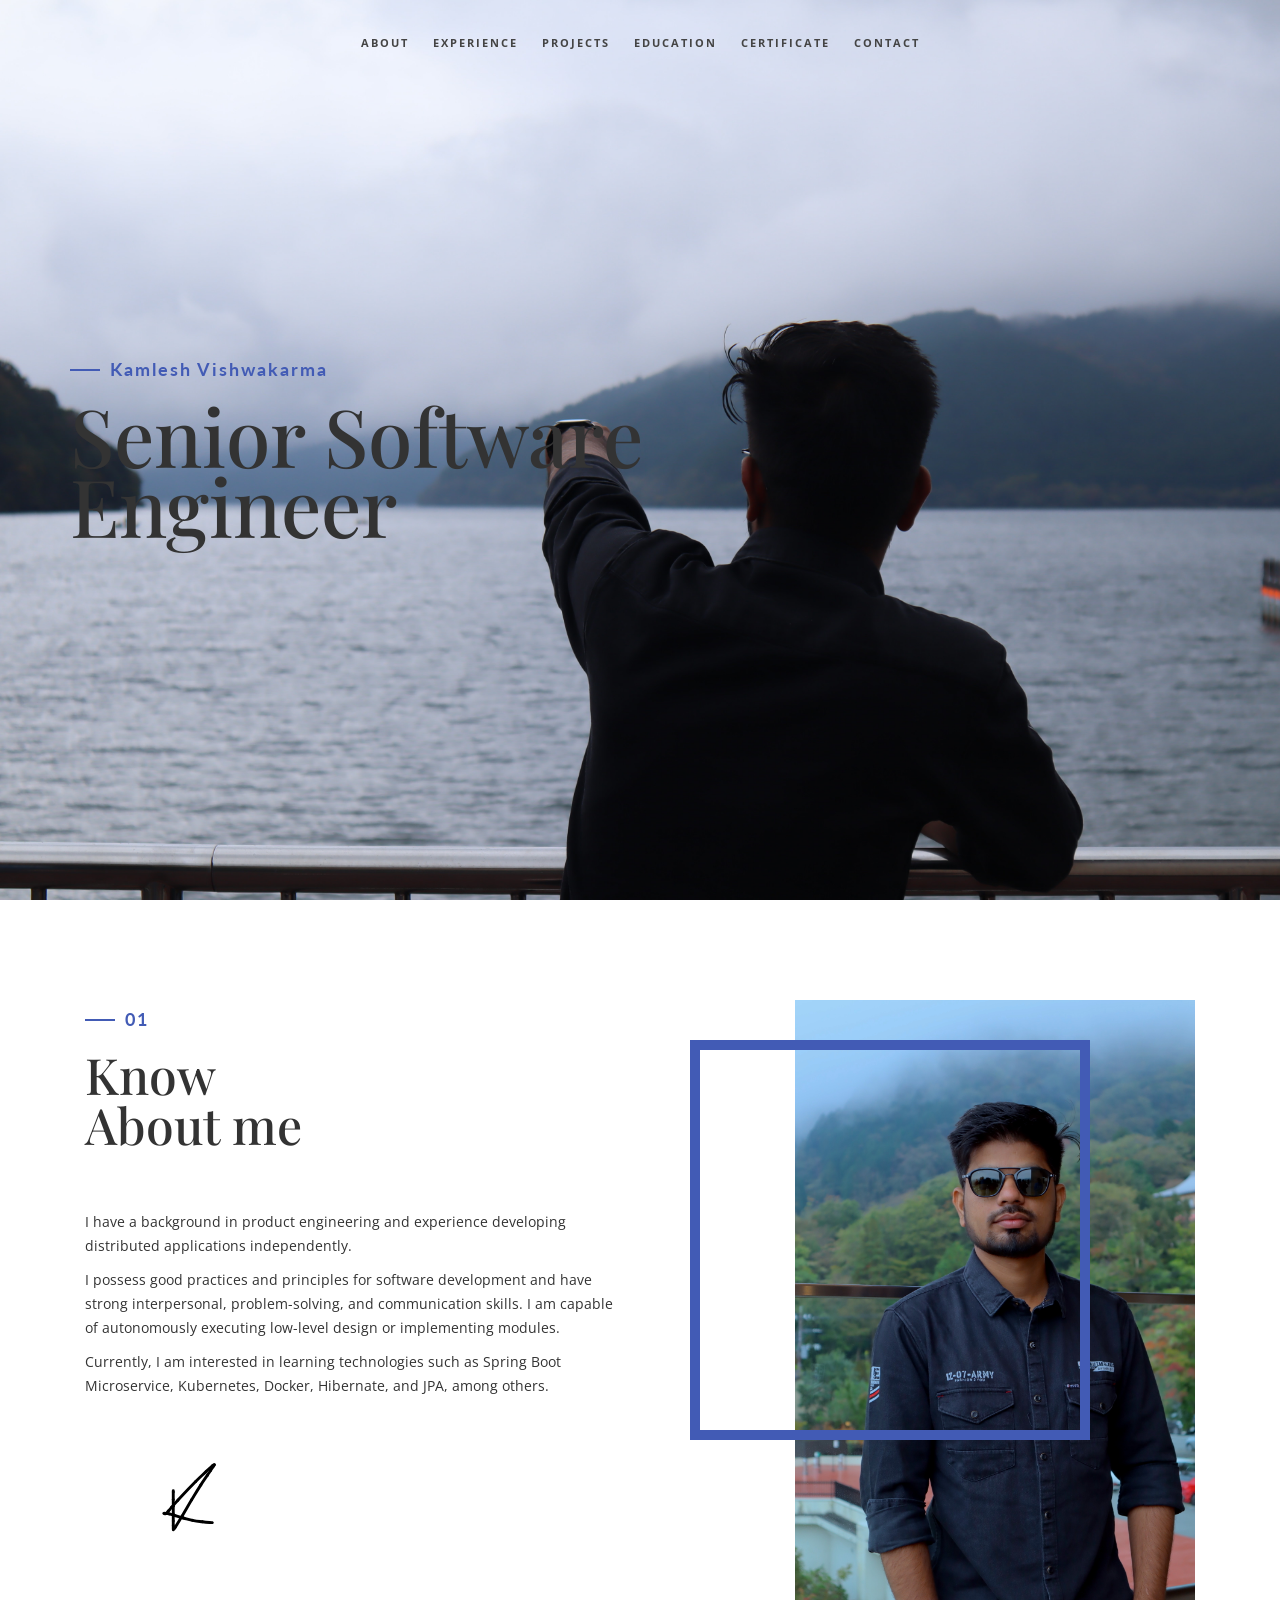
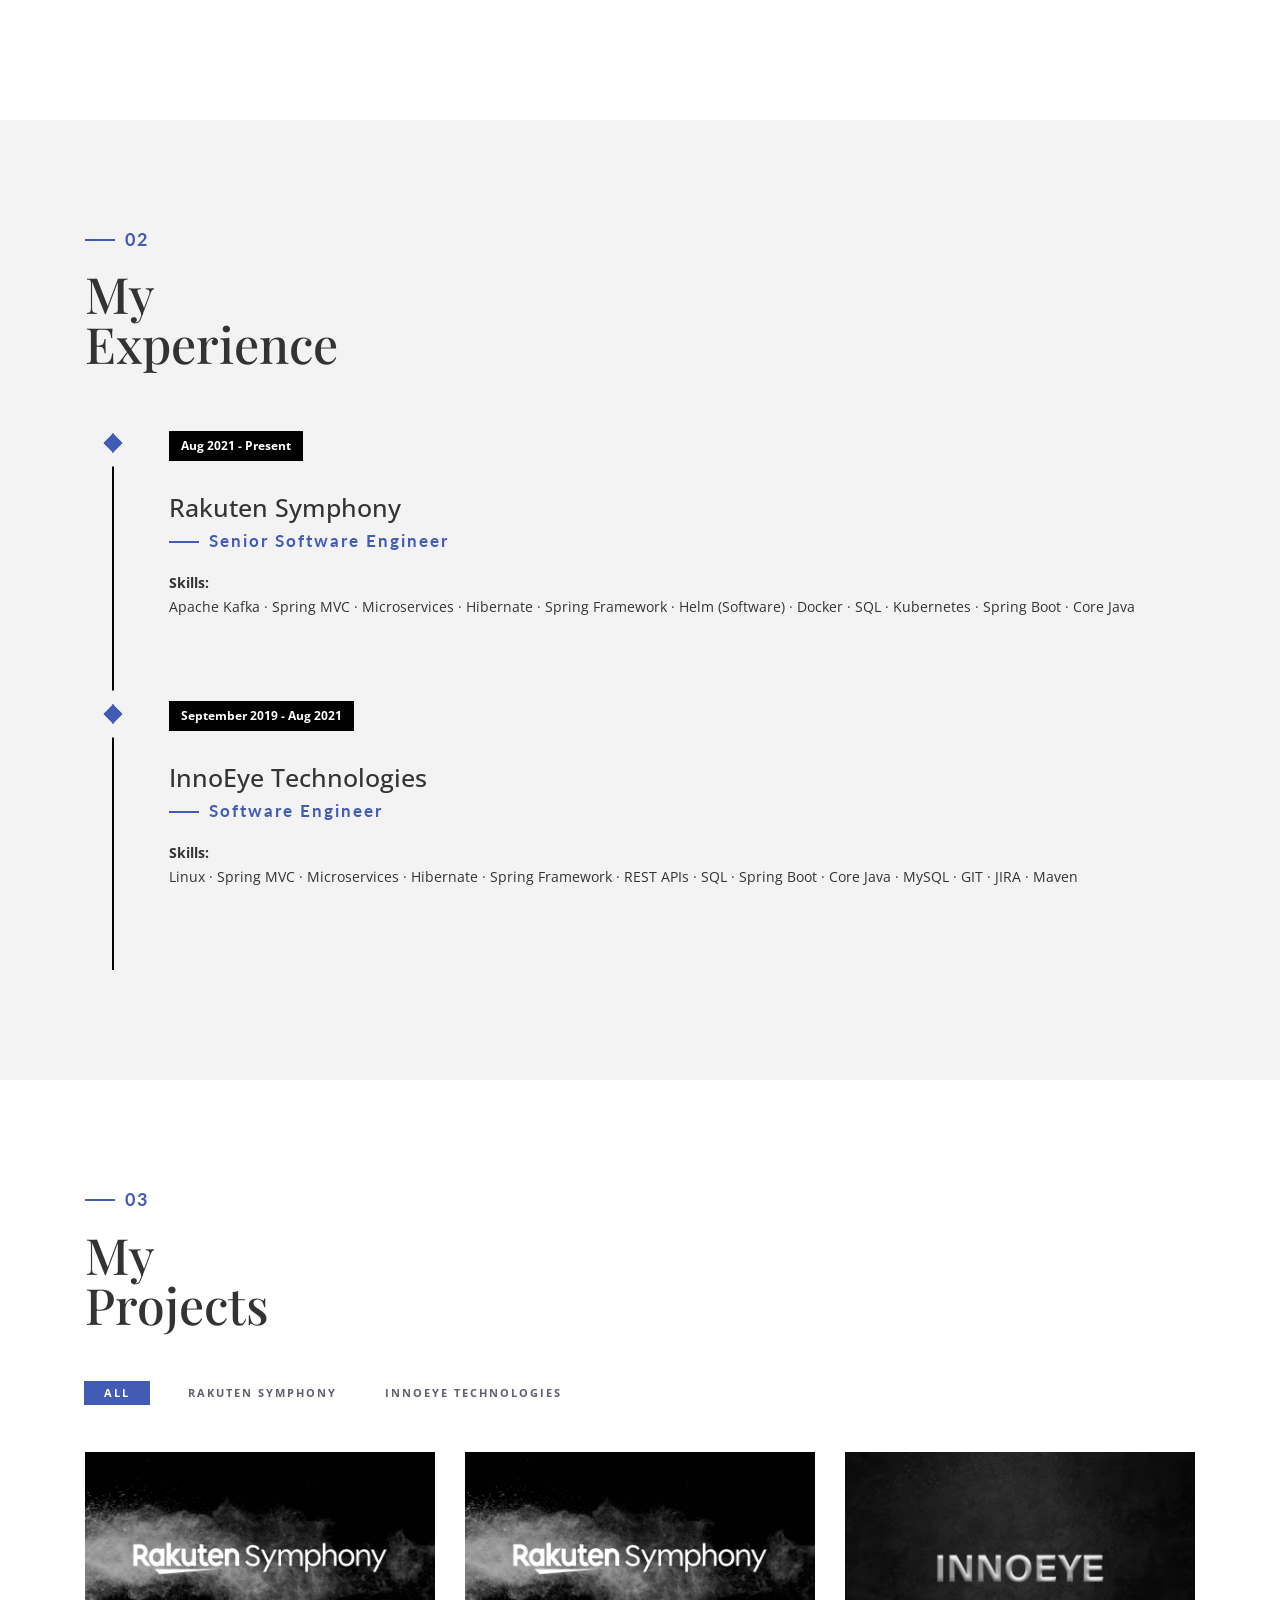
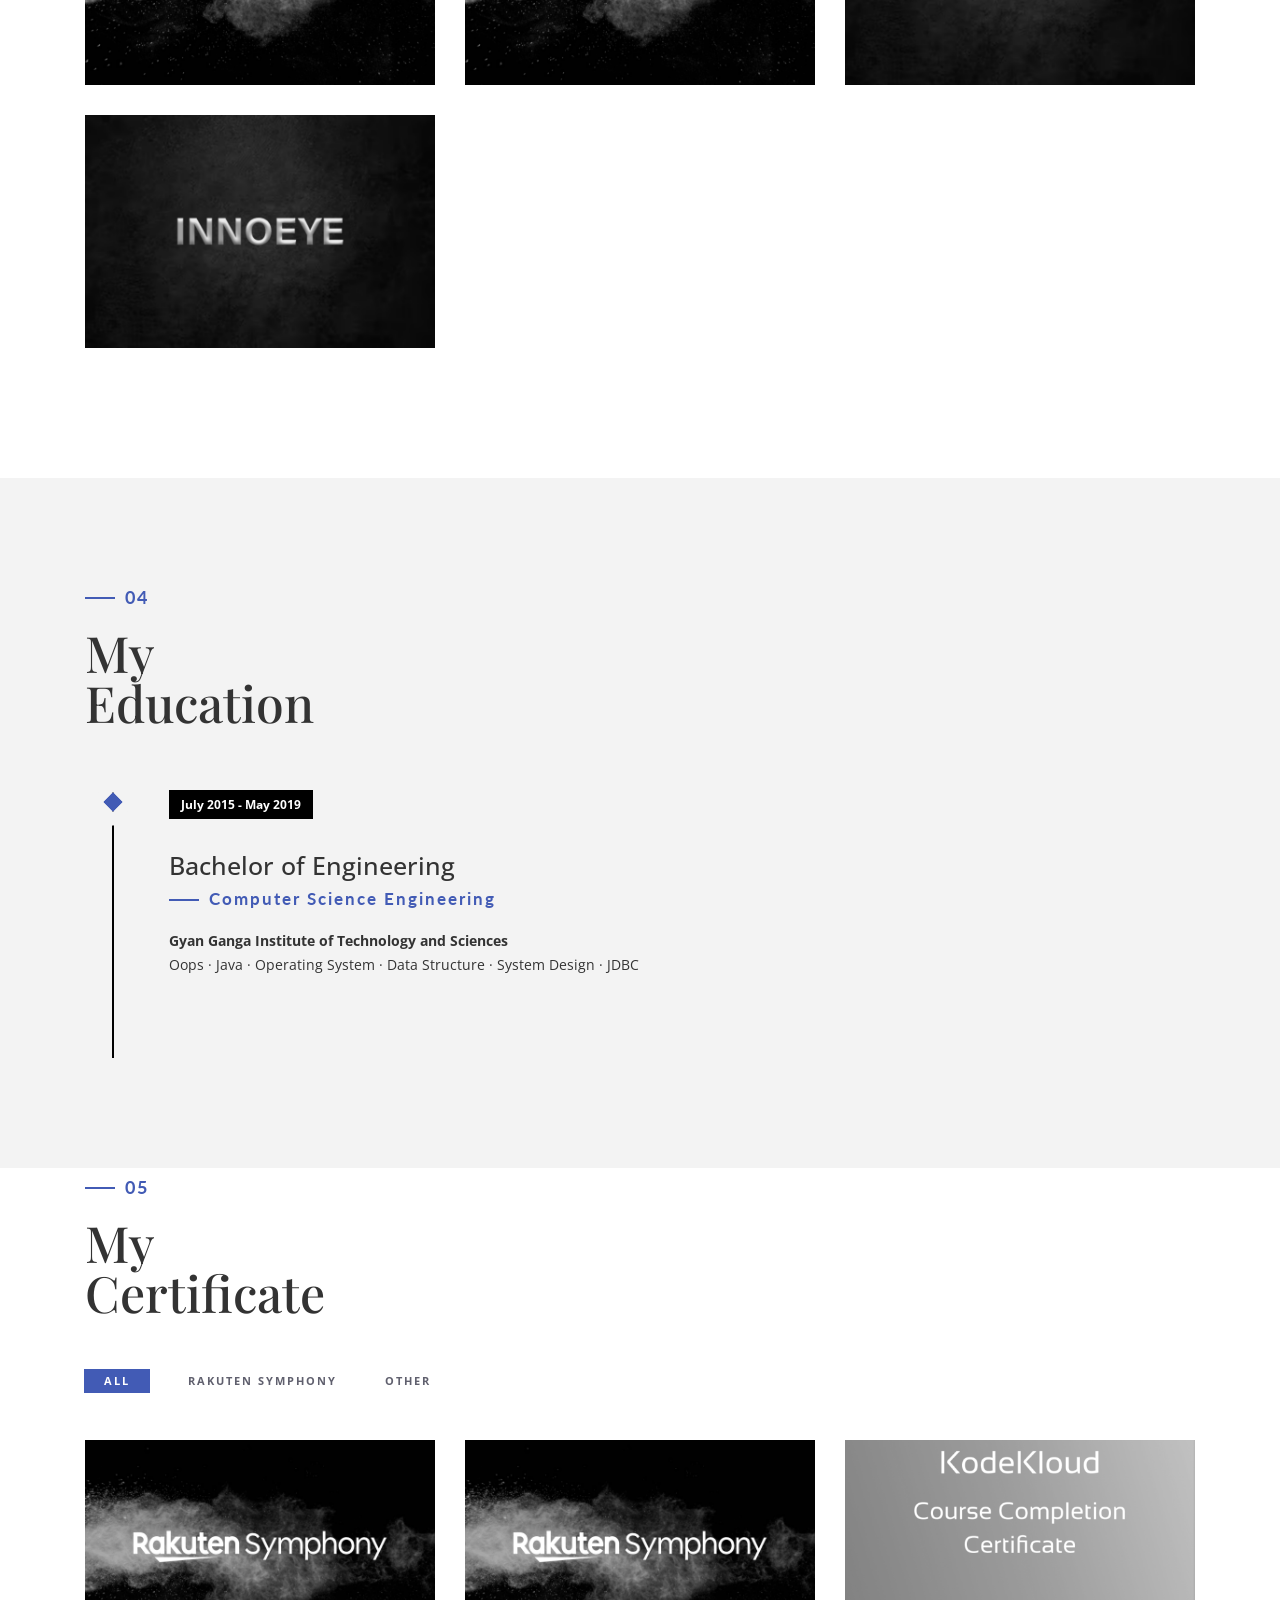
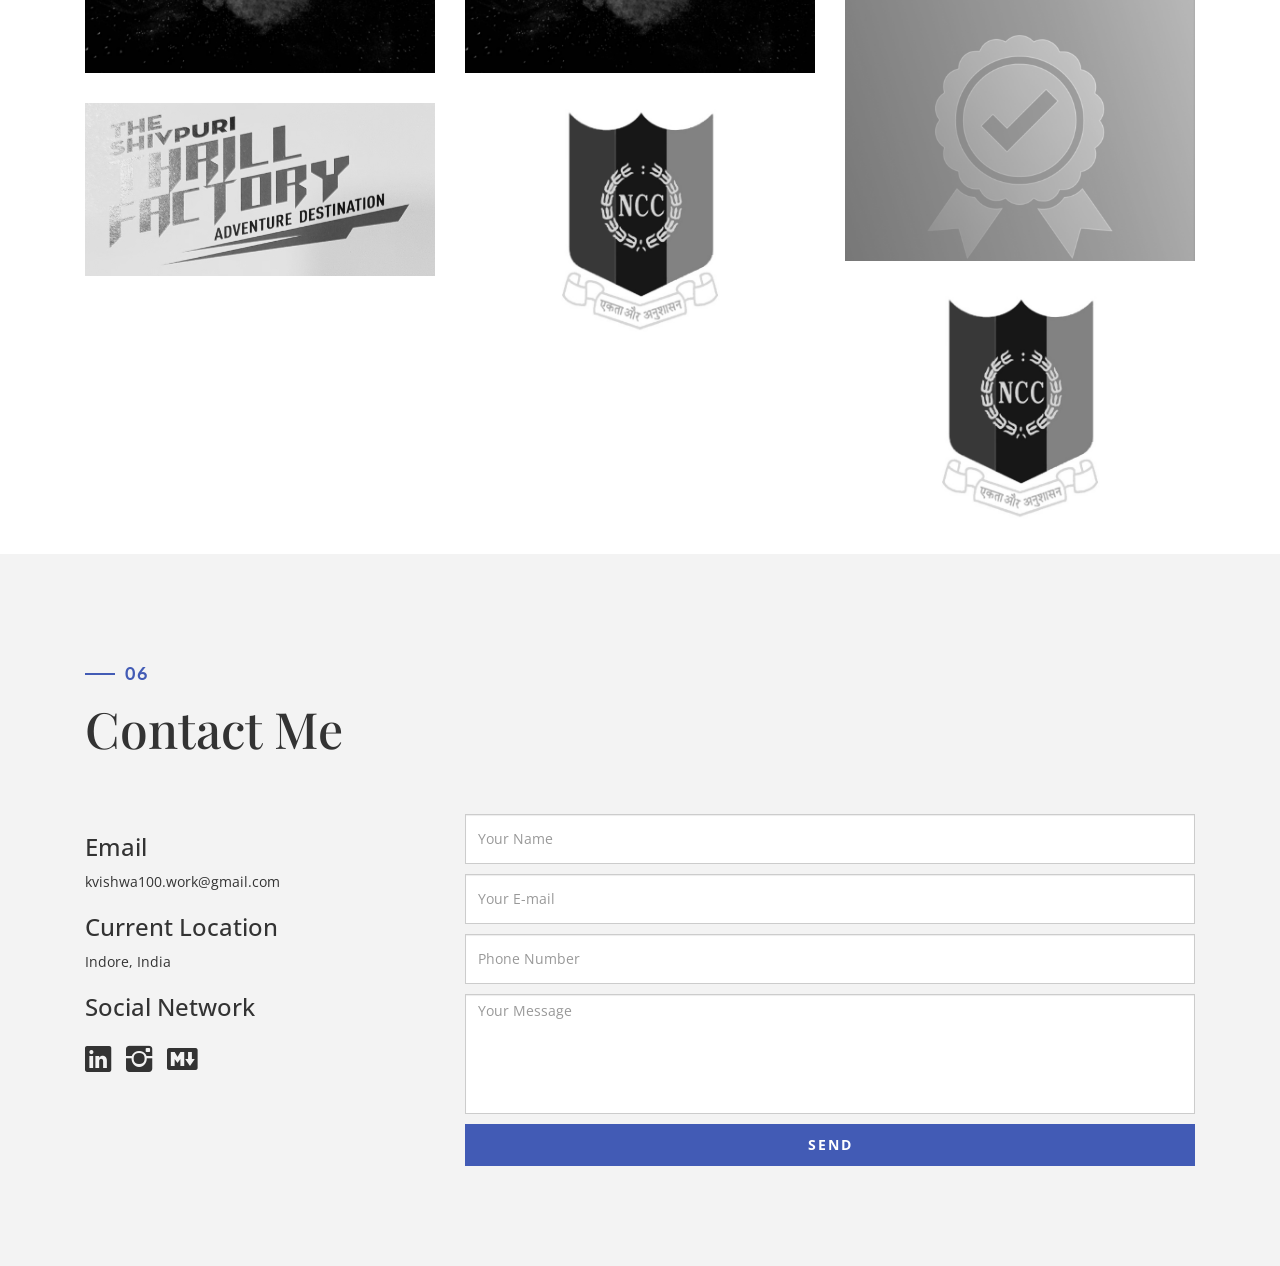
==== commit fd1136d6: "NCC Cert added" ====
--- a/index.html
+++ b/index.html
@@ -270,8 +270,6 @@
 
                     <!-- portfolio_container -->
                     <div class="no-padding portfolio_container clearfix" data-aos="fade-up">
-
-
                         <!-- single work -->
                         <div class="col-md-4 col-sm-6 rakuten_cert">
                             <a id="rakuten_cert01" href="#rakuten_cert_animatedModal1" class="portfolio_item"> <img
@@ -325,6 +323,32 @@
                                 <div class="portfolio_item_hover">
                                     <div class="portfolio-border clearfix">
                                         <div class="item_info"><span>Dare To Jump</span> <em>Thrill Factory</em></div>
+                                    </div>
+                                </div>
+                            </a>
+                        </div>
+                        <!-- end single work -->
+
+                        <!-- single work -->
+                        <div class="col-md-4 col-sm-6 other_cert">
+                            <a id="other_cert03" href="#other_cert_animatedModal3" class="portfolio_item"> <img
+                                    src="img/portfolio/ncclogo.jpg" alt="image" class="img-responsive"/>
+                                <div class="portfolio_item_hover">
+                                    <div class="portfolio-border clearfix">
+                                        <div class="item_info"><span>NCC A Certificate</span> <em>National Cadet Corps (NCC)</em></div>
+                                    </div>
+                                </div>
+                            </a>
+                        </div>
+                        <!-- end single work -->
+
+                        <!-- single work -->
+                        <div class="col-md-4 col-sm-6 other_cert">
+                            <a id="other_cert04" href="#other_cert_animatedModal4" class="portfolio_item"> <img
+                                    src="img/portfolio/ncclogo.jpg" alt="image" class="img-responsive"/>
+                                <div class="portfolio_item_hover">
+                                    <div class="portfolio-border clearfix">
+                                        <div class="item_info"><span>Combined Annual Training CAMP</span> <em>National Cadet Corps (NCC)</em></div>
                                     </div>
                                 </div>
                             </a>
@@ -532,8 +556,50 @@
     </div>
 </div>
 
-<!--other_cert01-->
+<!--other_cert02 Thrill Factory-->
 <div id="other_cert_animatedModal2" class="popup-modal">
+    <!--THIS IS IMPORTANT! to close the modal, the class name has to match the name given on the ID -->
+    <div id="other_cert_btn-close-modal2" class="close-other_cert_animatedModal2 close-popup-modal"><i
+            class="ion-close-round"></i></div>
+    <div class="clearfix"></div>
+    <div class="modal-content">
+        <div class="container">
+            <div class="portfolio-padding">
+                <div class="col-md-8 col-md-offset-2">
+                    <h2>Dare To Jump<br/> Thrill Factory</h2>
+                    <div class="h-50"></div>
+                    <br/> <img src="img/portfolio/bujgee.jpg" alt="" class="img-responsive"/>
+                    <br/>
+                    <p><strong>Issue Date</strong>: January 28, 2023</p>
+                    <br/></div>
+            </div>
+        </div>
+    </div>
+</div>
+
+<!--other_cert02 NCC A-->
+<div id="other_cert_animatedModal3" class="popup-modal">
+    <!--THIS IS IMPORTANT! to close the modal, the class name has to match the name given on the ID -->
+    <div id="other_cert_btn-close-modal3" class="close-other_cert_animatedModal2 close-popup-modal"><i
+            class="ion-close-round"></i></div>
+    <div class="clearfix"></div>
+    <div class="modal-content">
+        <div class="container">
+            <div class="portfolio-padding">
+                <div class="col-md-8 col-md-offset-2">
+                    <h2>NCC A Certificate<br/> National Cadet Corps (NCC)</h2>
+                    <div class="h-50"></div>
+                    <br/> <img src="img/portfolio/ncca.jpg" alt="" class="img-responsive"/>
+                    <br/>
+                    <p><strong>Issue Date</strong>: January 14, 2014</p>
+                    <br/></div>
+            </div>
+        </div>
+    </div>
+</div>
+
+<!--other_cert02 NCC CAMP-->
+<div id="other_cert_animatedModal4" class="popup-modal">
     <!--THIS IS IMPORTANT! to close the modal, the class name has to match the name given on the ID -->
     <div id="other_cert_btn-close-modal4" class="close-other_cert_animatedModal2 close-popup-modal"><i
             class="ion-close-round"></i></div>
@@ -542,11 +608,11 @@
         <div class="container">
             <div class="portfolio-padding">
                 <div class="col-md-8 col-md-offset-2">
-                    <h2>Dare To Jump<br/> Thrill Factory</h2>
-                    <div class="h-50"></div>
-                    <br/> <img src="img/portfolio/bujgee.jpg" alt="" class="img-responsive"/>
-                    <br/>
-                    <p><strong>Issue Date</strong>: January 28, 2023</p>
+                    <h2>Combined Annual Training CAMP<br/> National Cadet Corps (NCC)</h2>
+                    <div class="h-50"></div>
+                    <br/> <img src="img/portfolio/ncccamp.jpg" alt="" class="img-responsive"/>
+                    <br/>
+                    <p><strong>Issue Date</strong>: October 31, 2013</p>
                     <br/></div>
             </div>
         </div>
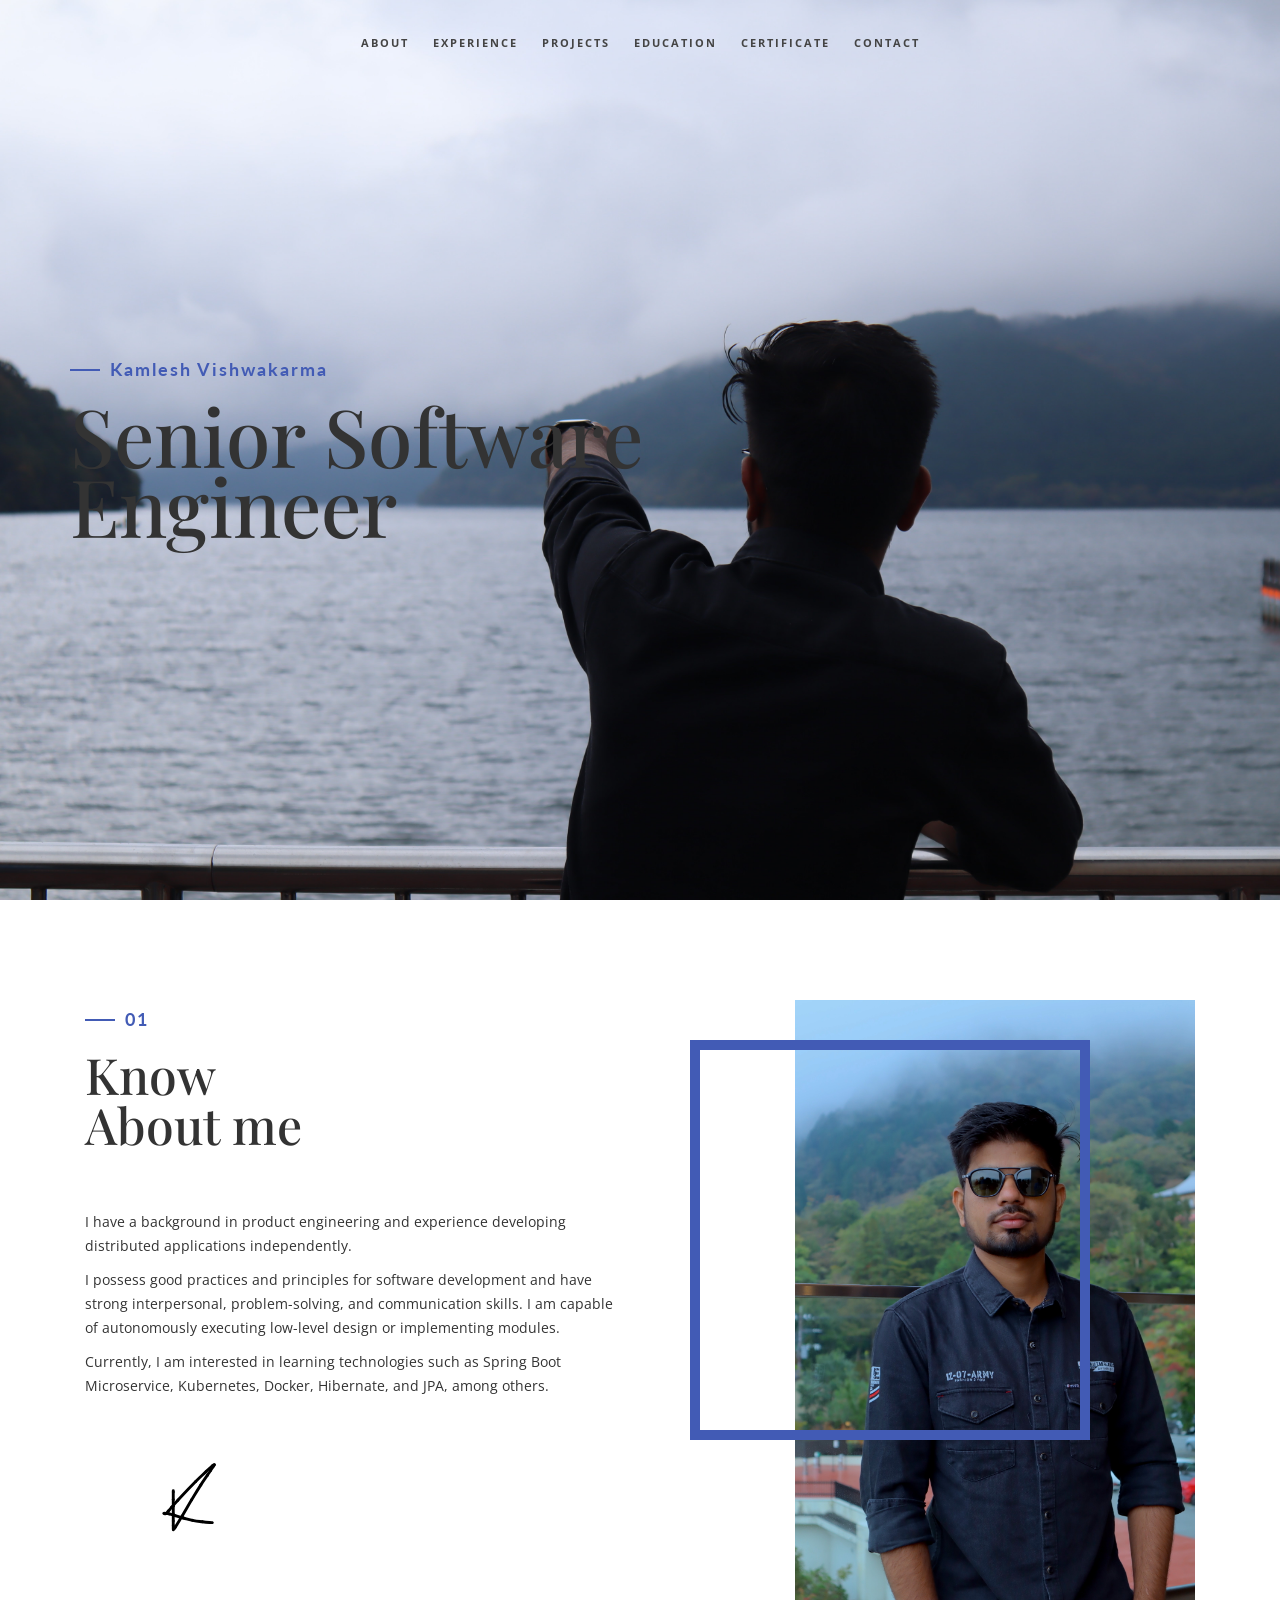
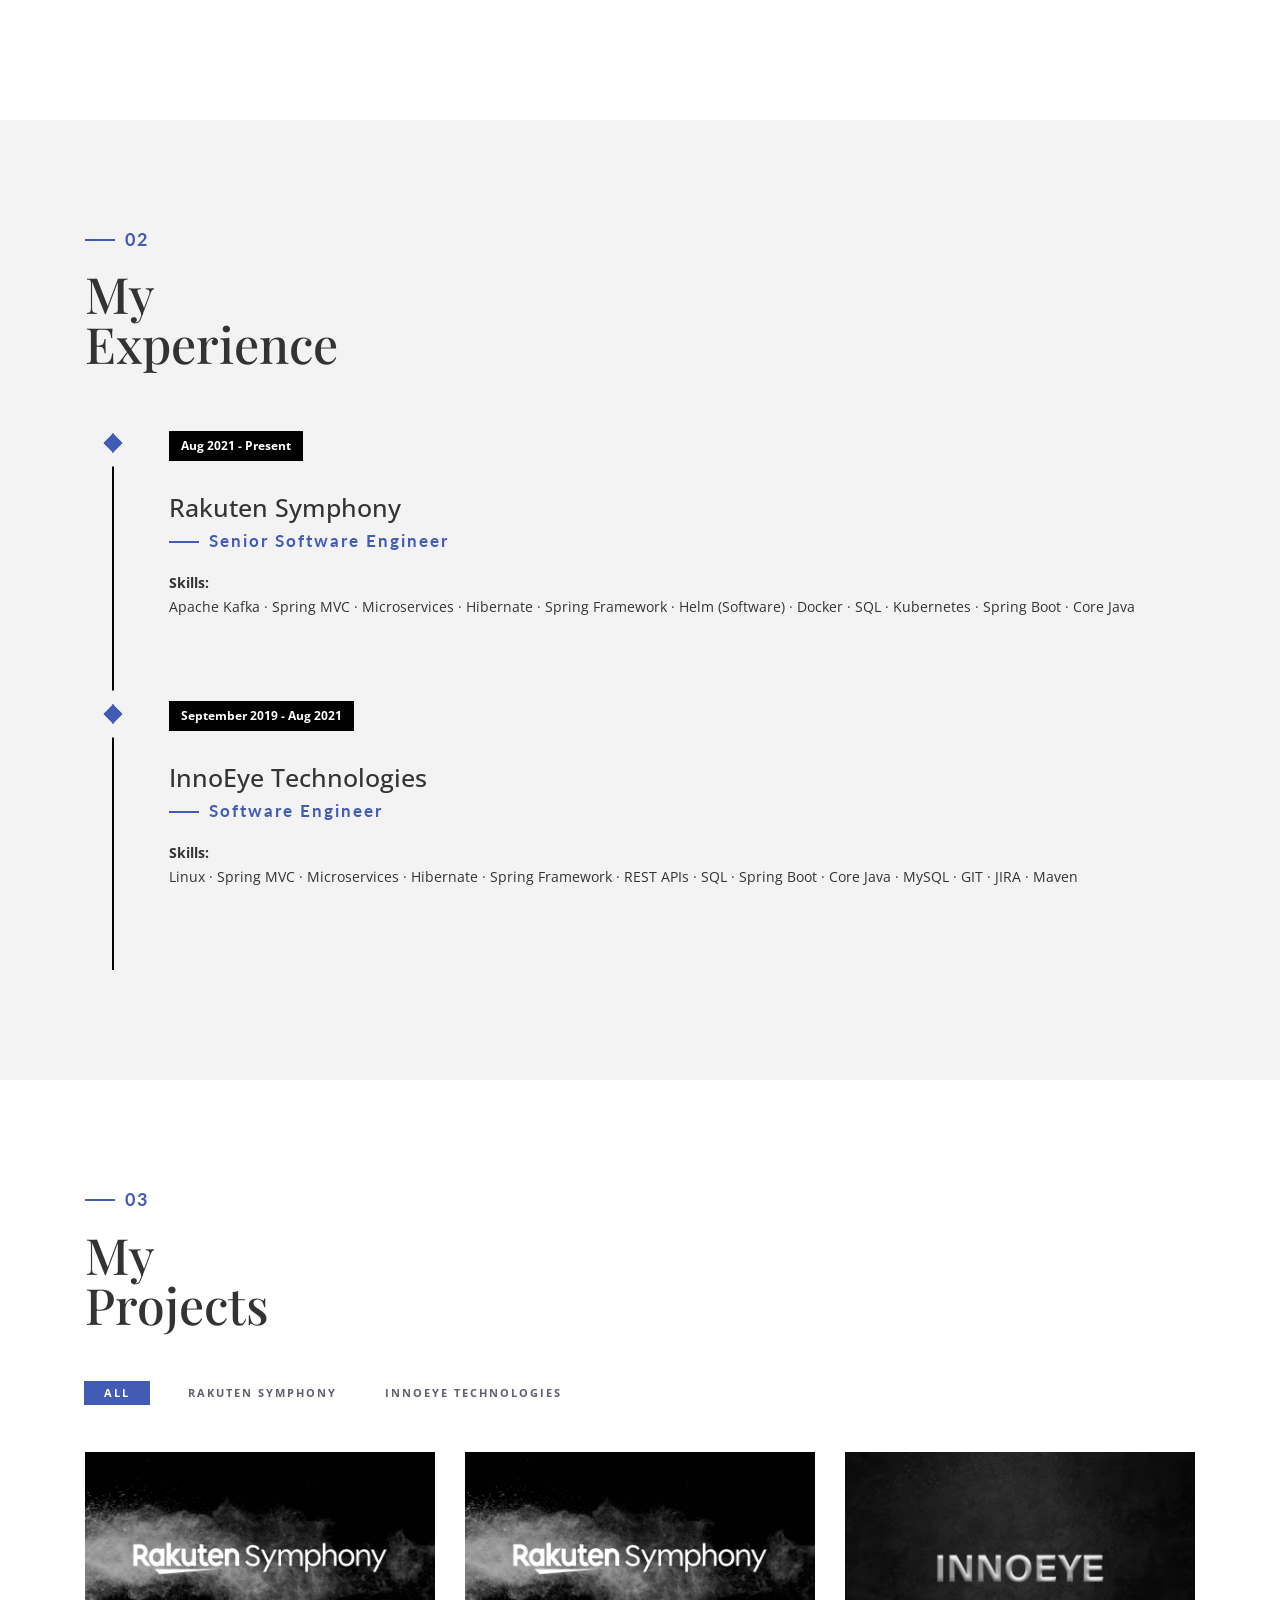
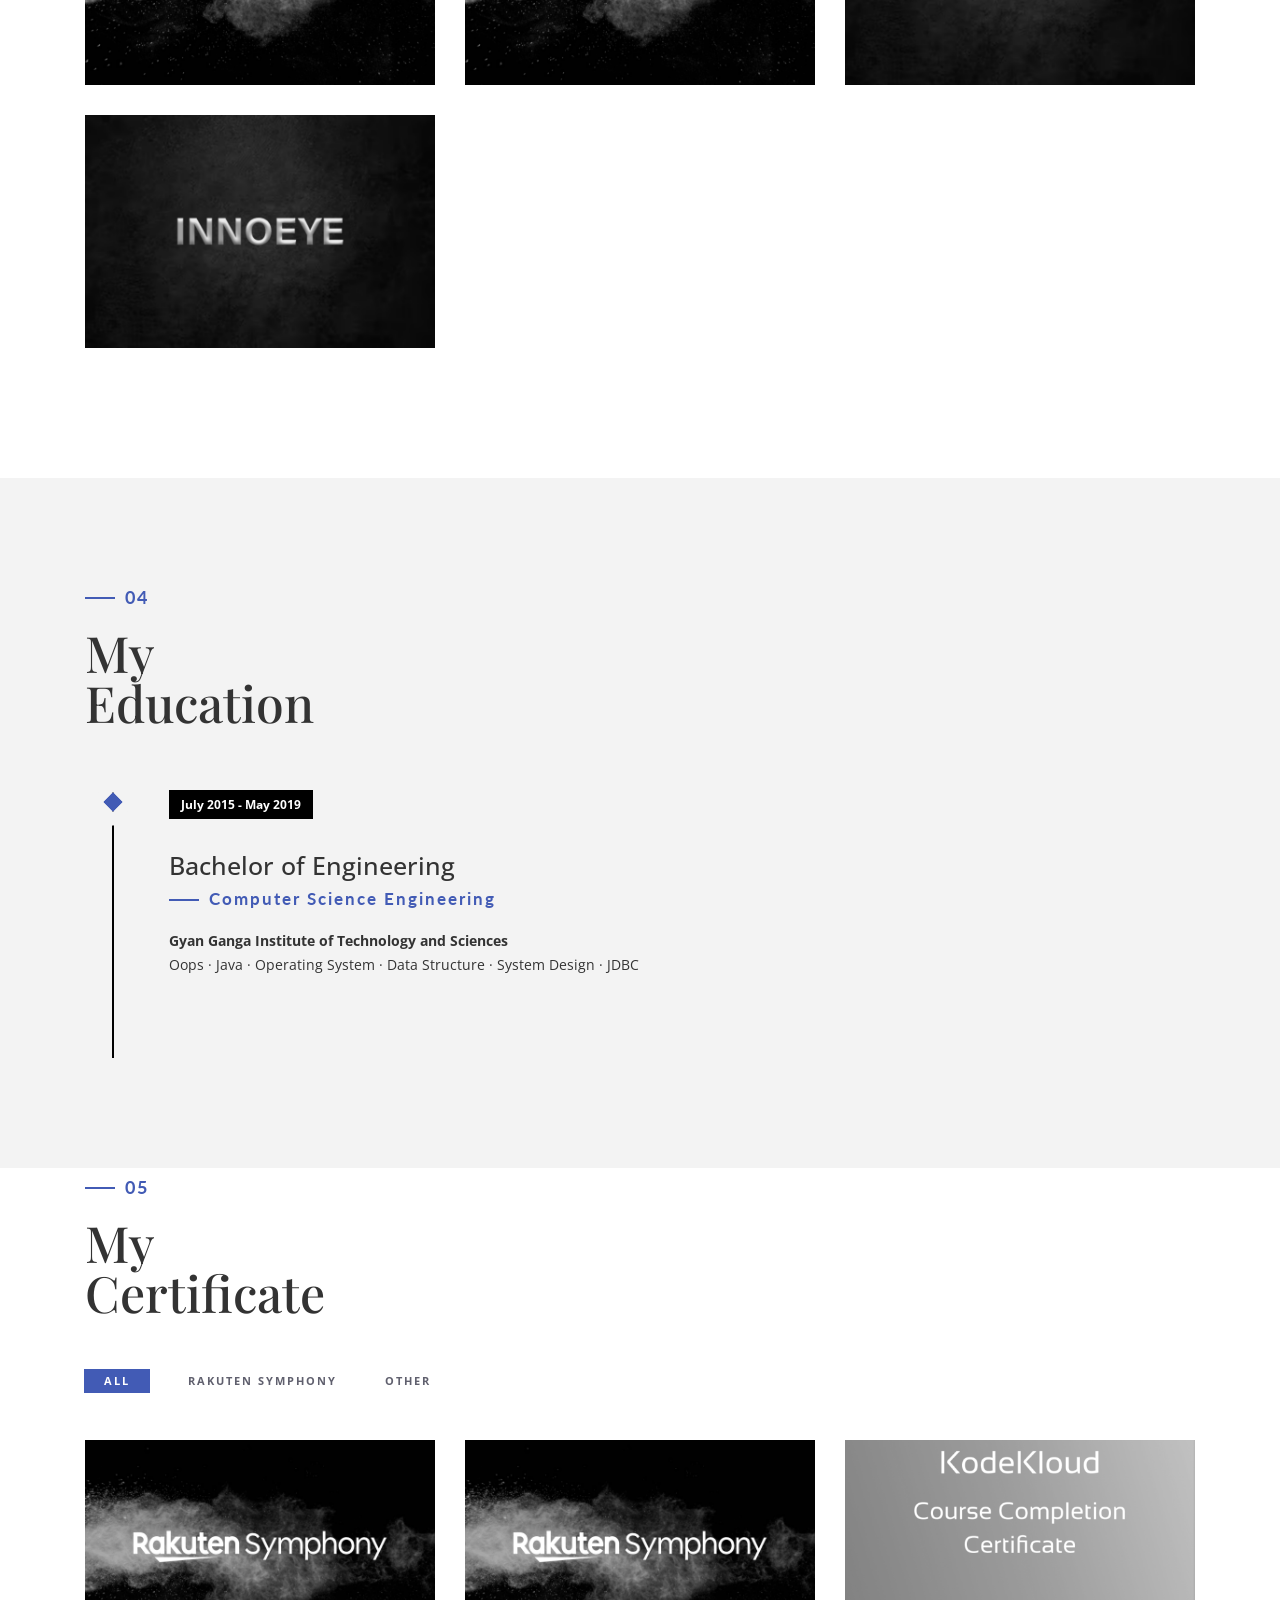
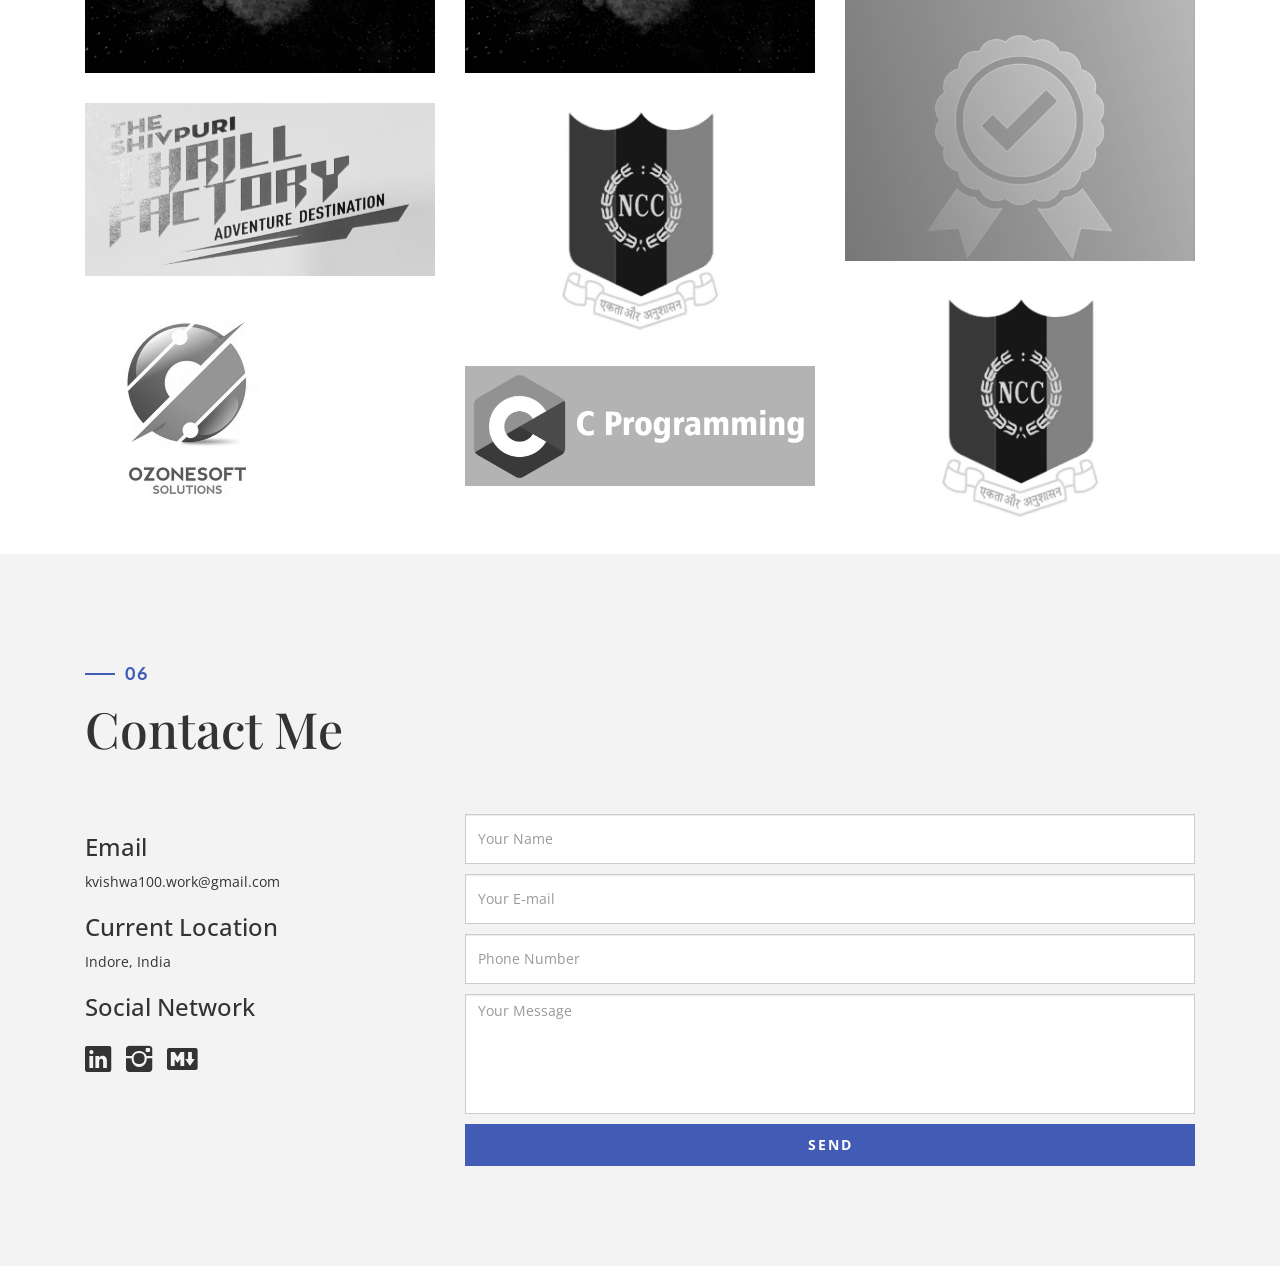
==== commit f42987dc: "other Cert added" ====
--- a/index.html
+++ b/index.html
@@ -355,6 +355,31 @@
                         </div>
                         <!-- end single work -->
 
+                        <!-- single work -->
+                        <div class="col-md-4 col-sm-6 other_cert">
+                            <a id="other_cert05" href="#other_cert_animatedModal5" class="portfolio_item"> <img
+                                    src="img/portfolio/ozonesoftlogo.jpeg" alt="image" class="img-responsive"/>
+                                <div class="portfolio_item_hover">
+                                    <div class="portfolio-border clearfix">
+                                        <div class="item_info"><span>LAMP Training</span> <em>OZONESOFT Solutions</em></div>
+                                    </div>
+                                </div>
+                            </a>
+                        </div>
+                        <!-- end single work -->
+
+                        <!-- single work -->
+                        <div class="col-md-4 col-sm-6 other_cert">
+                            <a id="other_cert06" href="#other_cert_animatedModal6" class="portfolio_item"> <img
+                                    src="img/portfolio/clogo.jpeg" alt="image" class="img-responsive"/>
+                                <div class="portfolio_item_hover">
+                                    <div class="portfolio-border clearfix">
+                                        <div class="item_info"><span>C Programming</span> <em>Illumine Soft. Res. & Dev. Center</em></div>
+                                    </div>
+                                </div>
+                            </a>
+                        </div>
+                        <!-- end single work -->
                     </div>
                     <!-- end portfolio_container -->
 
@@ -577,10 +602,10 @@
     </div>
 </div>
 
-<!--other_cert02 NCC A-->
+<!--other_cert03 NCC A-->
 <div id="other_cert_animatedModal3" class="popup-modal">
     <!--THIS IS IMPORTANT! to close the modal, the class name has to match the name given on the ID -->
-    <div id="other_cert_btn-close-modal3" class="close-other_cert_animatedModal2 close-popup-modal"><i
+    <div id="other_cert_btn-close-modal3" class="close-other_cert_animatedModal3 close-popup-modal"><i
             class="ion-close-round"></i></div>
     <div class="clearfix"></div>
     <div class="modal-content">
@@ -598,10 +623,10 @@
     </div>
 </div>
 
-<!--other_cert02 NCC CAMP-->
+<!--other_cert04 NCC CAMP-->
 <div id="other_cert_animatedModal4" class="popup-modal">
     <!--THIS IS IMPORTANT! to close the modal, the class name has to match the name given on the ID -->
-    <div id="other_cert_btn-close-modal4" class="close-other_cert_animatedModal2 close-popup-modal"><i
+    <div id="other_cert_btn-close-modal4" class="close-other_cert_animatedModal4 close-popup-modal"><i
             class="ion-close-round"></i></div>
     <div class="clearfix"></div>
     <div class="modal-content">
@@ -613,6 +638,49 @@
                     <br/> <img src="img/portfolio/ncccamp.jpg" alt="" class="img-responsive"/>
                     <br/>
                     <p><strong>Issue Date</strong>: October 31, 2013</p>
+                    <br/></div>
+            </div>
+        </div>
+    </div>
+</div>
+
+<!--other_cert05 LAMP Training-->
+<div id="other_cert_animatedModal5" class="popup-modal">
+    <!--THIS IS IMPORTANT! to close the modal, the class name has to match the name given on the ID -->
+    <div id="other_cert_btn-close-modal5" class="close-other_cert_animatedModal5 close-popup-modal"><i
+            class="ion-close-round"></i></div>
+    <div class="clearfix"></div>
+    <div class="modal-content">
+        <div class="container">
+            <div class="portfolio-padding">
+                <div class="col-md-8 col-md-offset-2">
+                    <h2>LAMP Training<br/> OZONESOFT Solutions</h2>
+                    <div class="h-50"></div>
+                    <br/> <img src="img/portfolio/ozon.jpg" alt="" class="img-responsive"/>
+                    <br/>
+                    <p><strong>Issue Date</strong>: Jun 30, 2018</p>
+                    <br/></div>
+            </div>
+        </div>
+    </div>
+</div>
+
+
+<!--other_cert06 C Programming-->
+<div id="other_cert_animatedModal6" class="popup-modal">
+    <!--THIS IS IMPORTANT! to close the modal, the class name has to match the name given on the ID -->
+    <div id="other_cert_btn-close-modal6" class="close-other_cert_animatedModal6 close-popup-modal"><i
+            class="ion-close-round"></i></div>
+    <div class="clearfix"></div>
+    <div class="modal-content">
+        <div class="container">
+            <div class="portfolio-padding">
+                <div class="col-md-8 col-md-offset-2">
+                    <h2>C Programming<br/> Illumine Soft. Res. & Dev. Center</h2>
+                    <div class="h-50"></div>
+                    <br/> <img src="img/portfolio/core_java.jpg" alt="" class="img-responsive"/>
+                    <br/>
+                    <p><strong>Issue Date</strong>: May 15, 2017</p>
                     <br/></div>
             </div>
         </div>
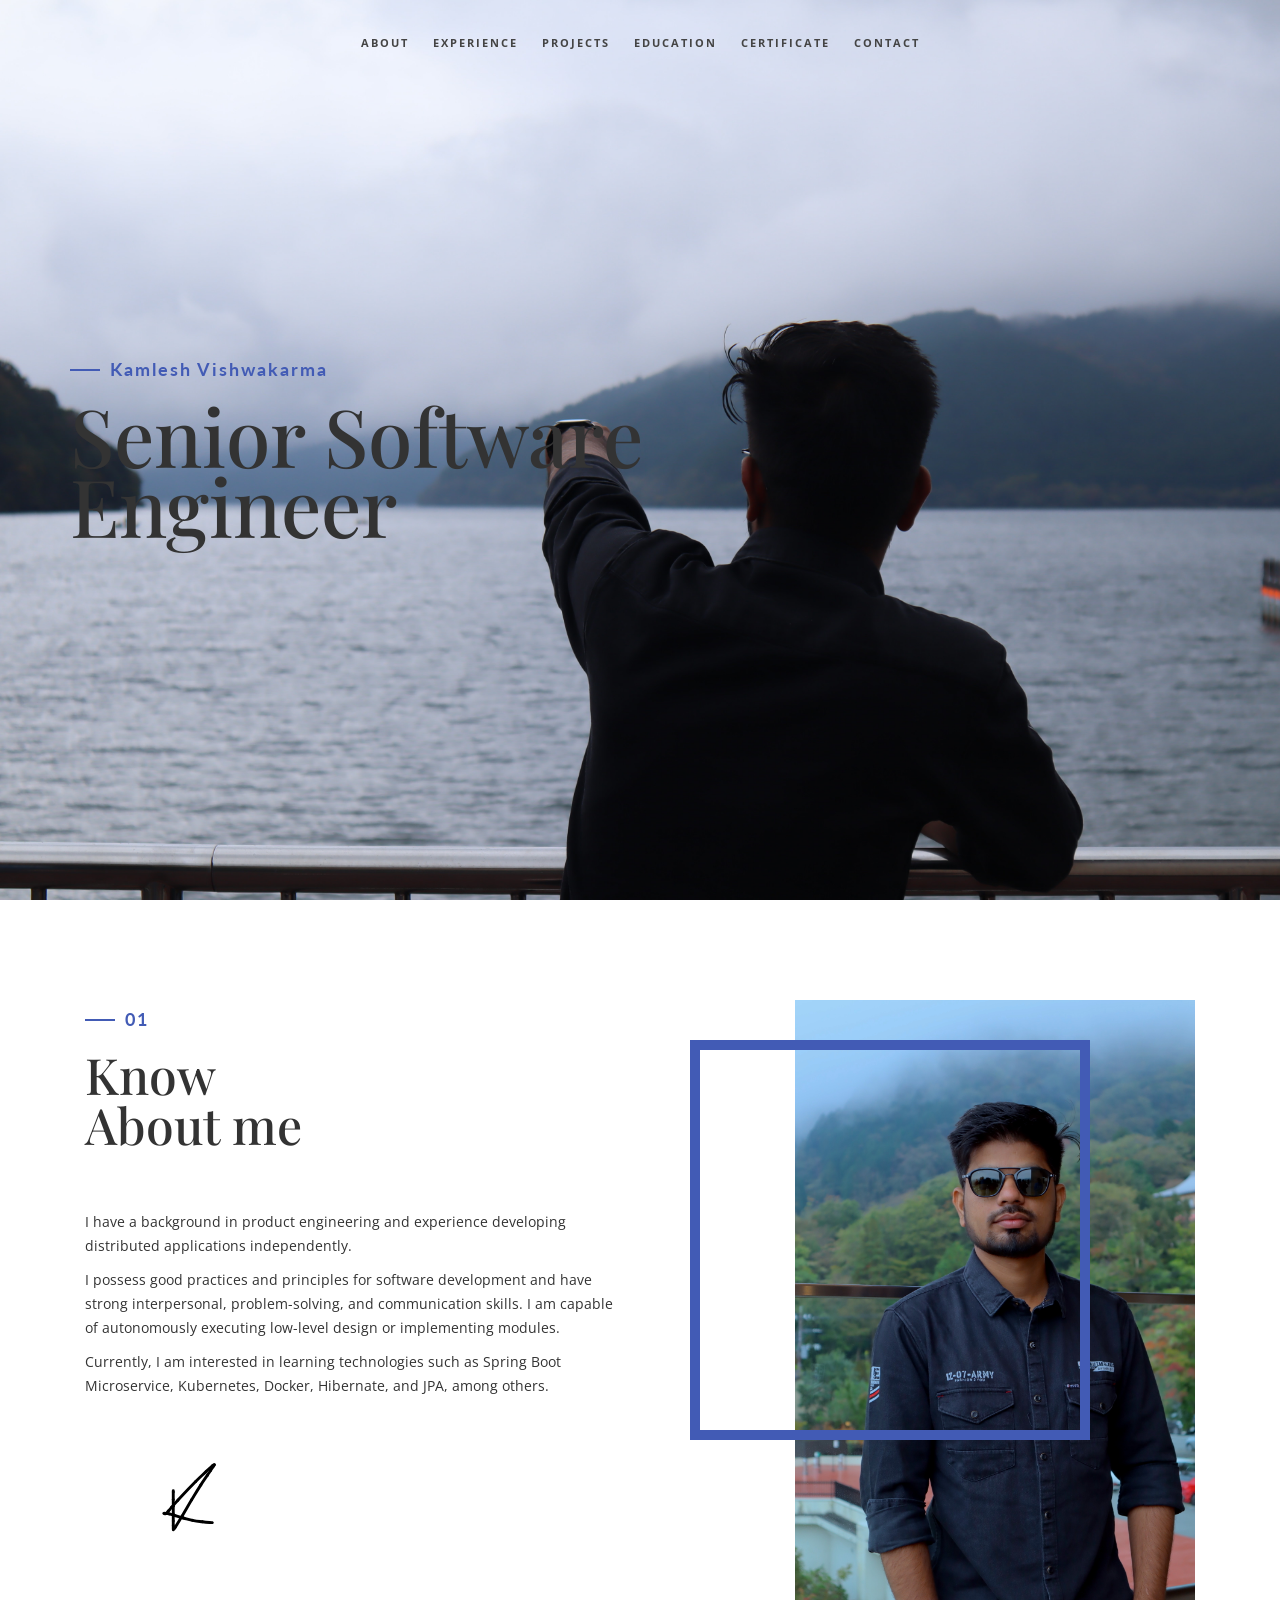
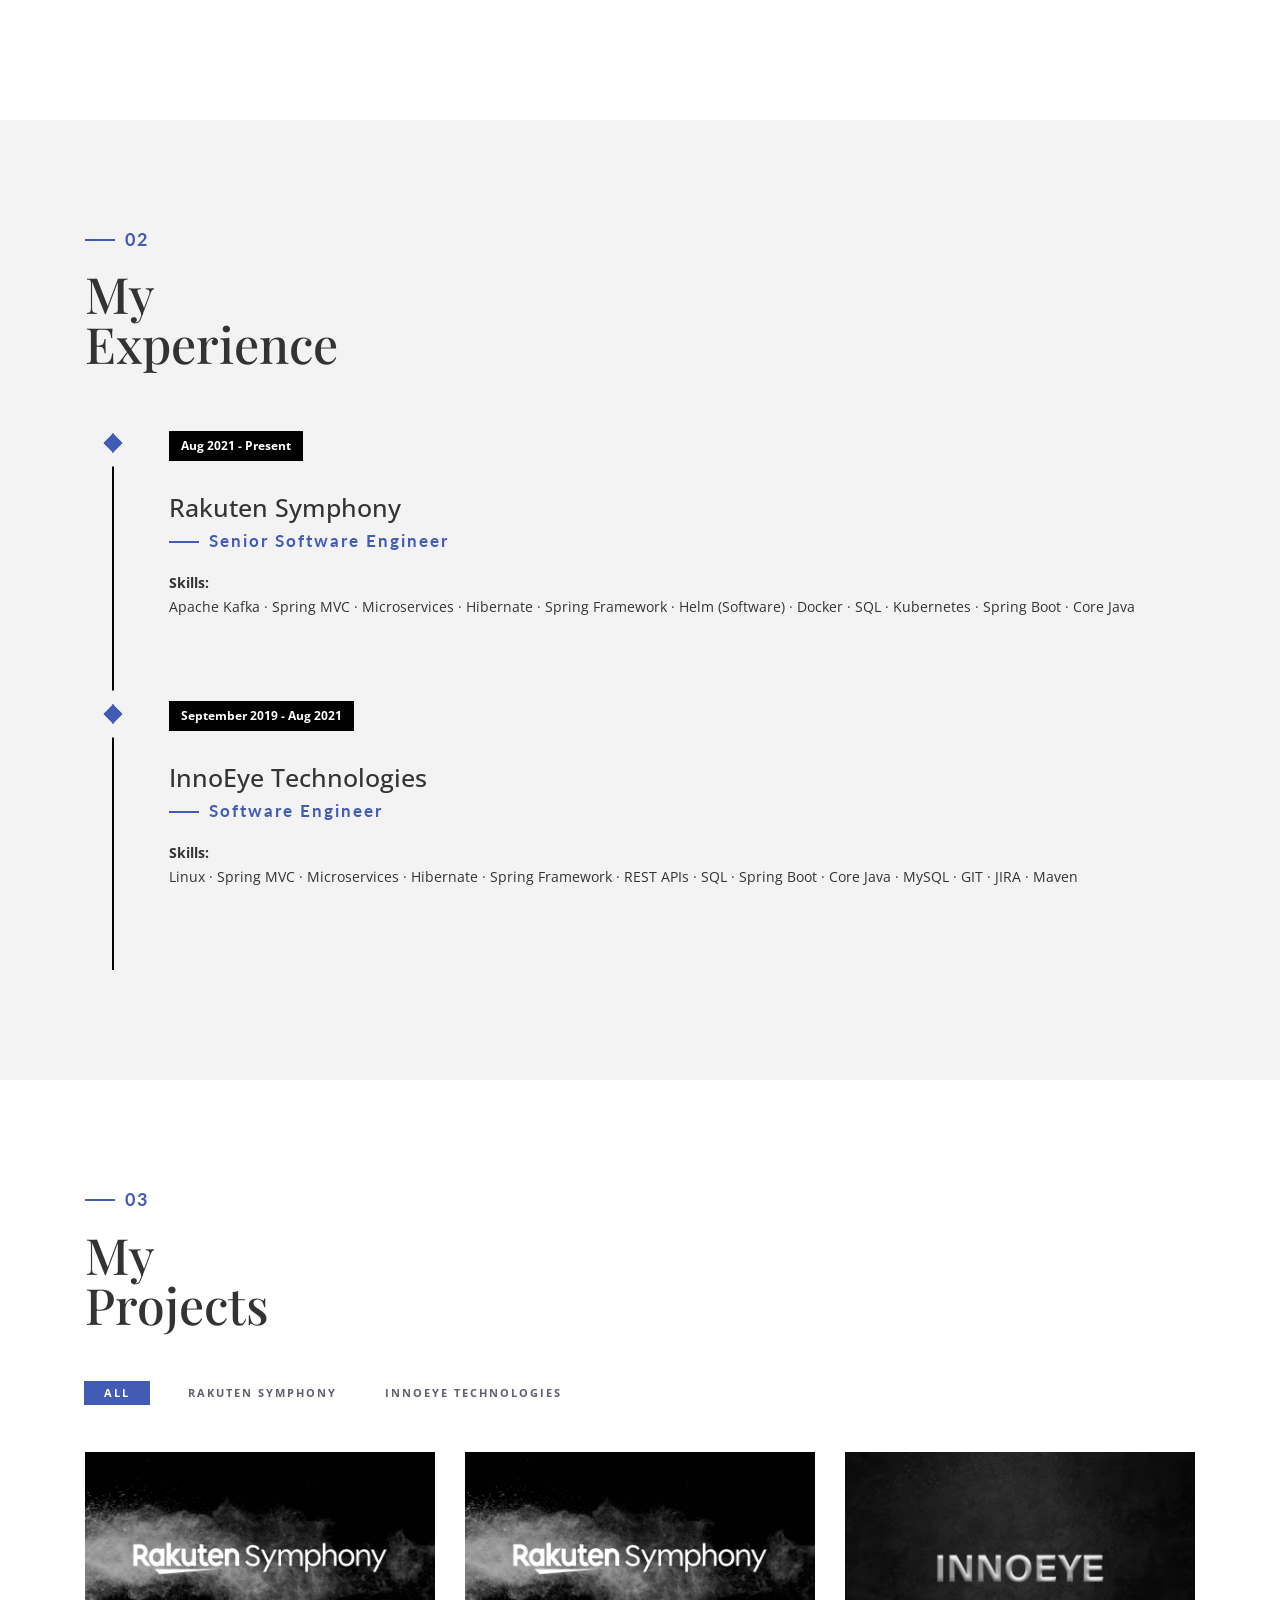
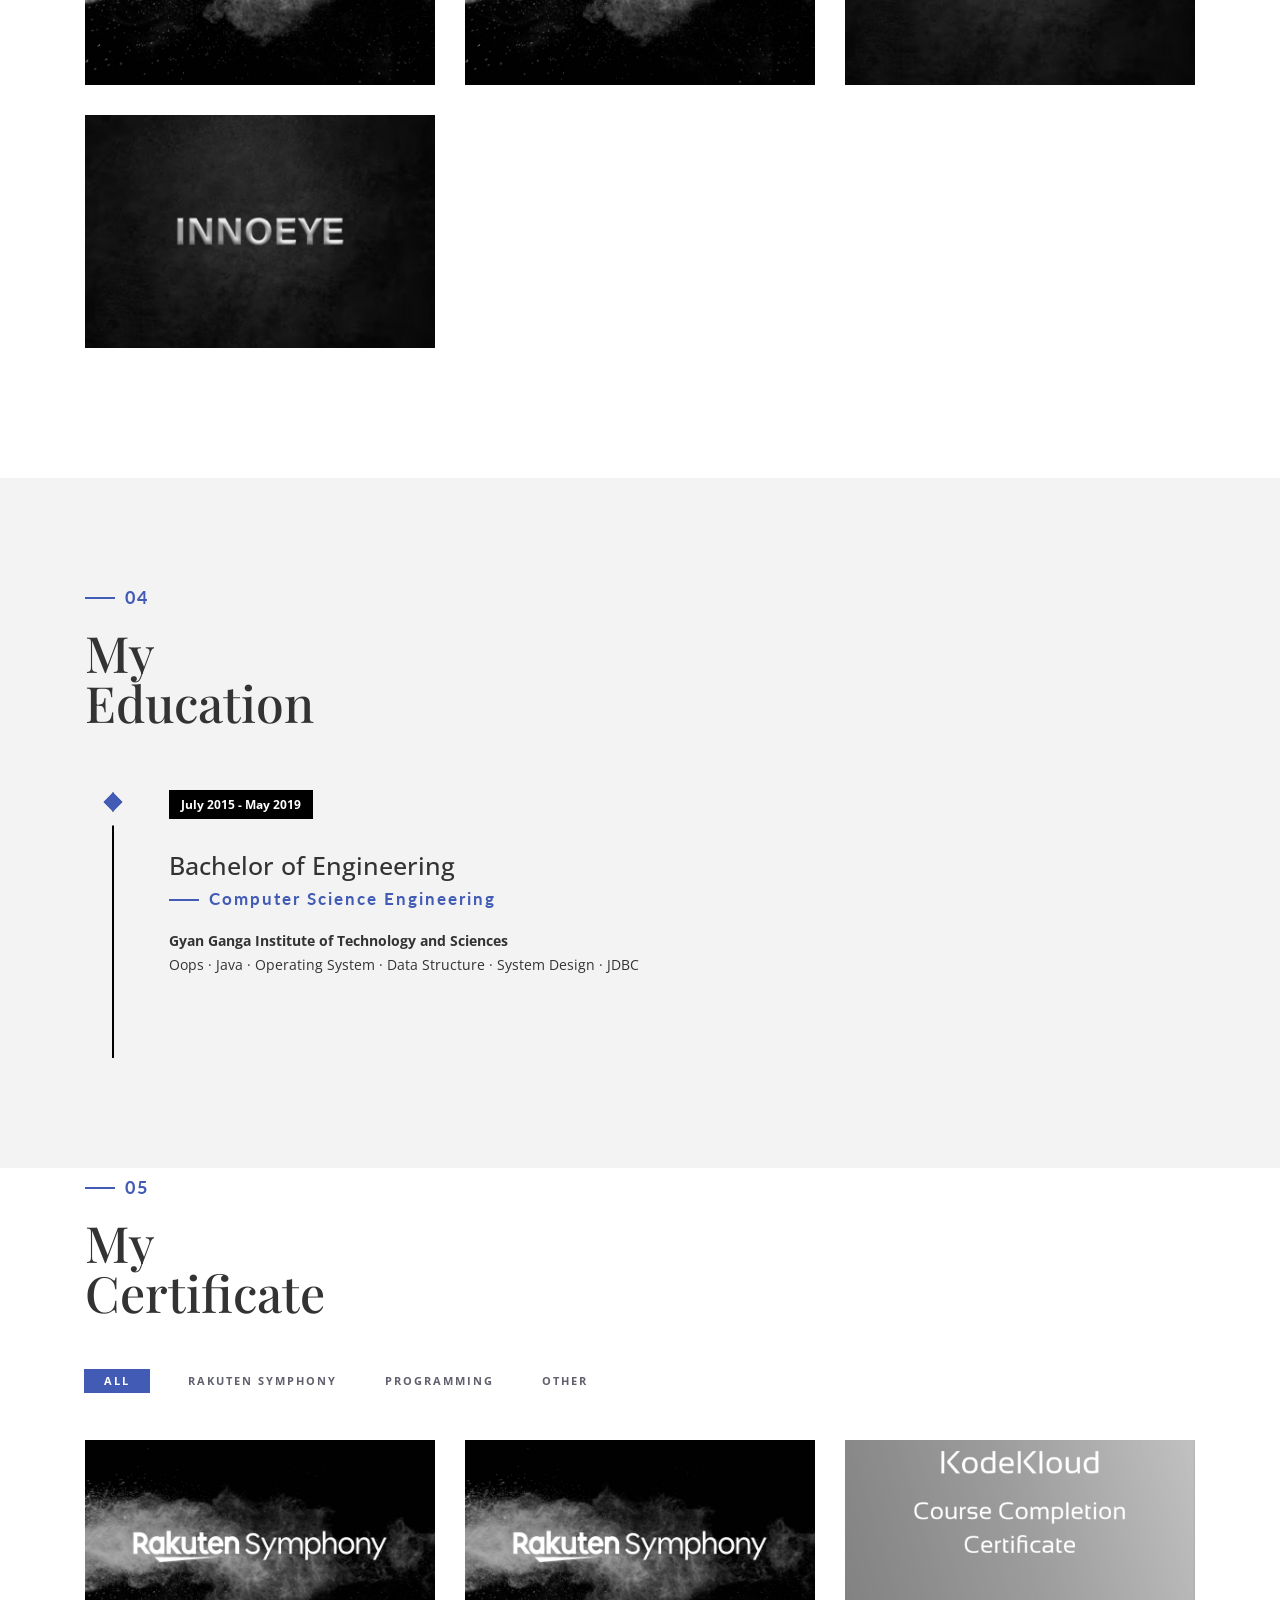
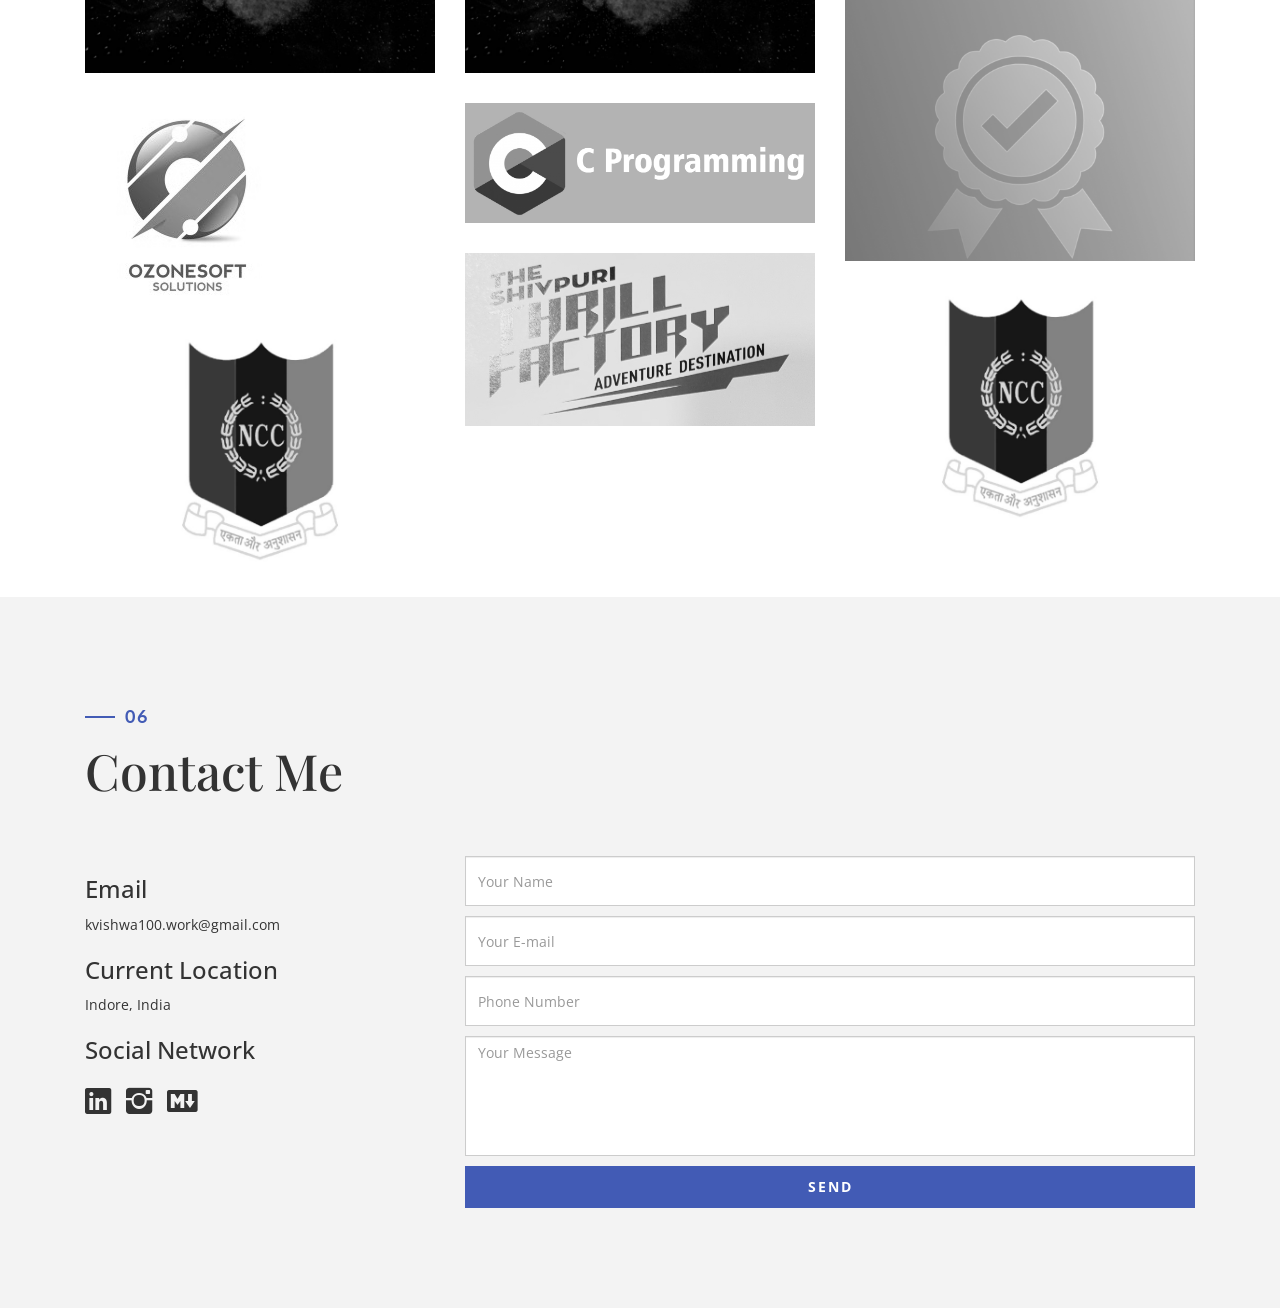
==== commit f10d7c77: "Format Cert added" ====
--- a/index.html
+++ b/index.html
@@ -262,6 +262,7 @@
                             <ul class="portfolio_filter">
                                 <li><a href="" class="active" data-filter="*">All</a></li>
                                 <li><a href="" data-filter=".rakuten_cert">Rakuten Symphony</a></li>
+                                <li><a href="" data-filter=".prgm_cert">Programming</a></li>
                                 <li><a href="" data-filter=".other_cert">Other</a></li>
                             </ul>
                         </nav>
@@ -272,38 +273,36 @@
                     <div class="no-padding portfolio_container clearfix" data-aos="fade-up">
                         <!-- single work -->
                         <div class="col-md-4 col-sm-6 rakuten_cert">
+                            <a id="rakuten_cert02" href="#rakuten_cert_animatedModal2" class="portfolio_item"> <img
+                                    src="img/portfolio/rakuten.webp" alt="image" class="img-responsive"/>
+                                <div class="portfolio_item_hover">
+                                    <div class="portfolio-border clearfix">
+                                        <div class="item_info">
+                                            <span>Individual Excellence Award</span> <em>Rakuten Symphony</em></div>
+                                    </div>
+                                </div>
+                            </a>
+                        </div>
+                        <!-- end single work -->
+
+
+                        <!-- single work -->
+                        <div class="col-md-4 col-sm-6 rakuten_cert">
                             <a id="rakuten_cert01" href="#rakuten_cert_animatedModal1" class="portfolio_item"> <img
                                     src="img/portfolio/rakuten.webp" alt="image" class="img-responsive"/>
                                 <div class="portfolio_item_hover">
                                     <div class="portfolio-border clearfix">
                                         <div class="item_info">
-                                            <span>Individual Excellence Award</span>
-                                            <em>Rakuten Symphony</em></div>
-                                    </div>
-                                </div>
-                            </a>
-                        </div>
-                        <!-- end single work -->
-
-
-                        <!-- single work -->
-                        <div class="col-md-4 col-sm-6 rakuten_cert">
-                            <a id="rakuten_cert02" href="#rakuten_cert_animatedModal2" class="portfolio_item"> <img
-                                    src="img/portfolio/rakuten.webp" alt="image" class="img-responsive"/>
-                                <div class="portfolio_item_hover">
-                                    <div class="portfolio-border clearfix">
-                                        <div class="item_info">
-                                            <span>NGDU Team Excellence Award</span>
-                                            <em>Rakuten Symphony</em></div>
-                                    </div>
-                                </div>
-                            </a>
-                        </div>
-                        <!-- end single work -->
-
-                        <!-- single work -->
-                        <div class="col-md-4 col-sm-6 other_cert">
-                            <a id="other_cert01" href="#other_cert_animatedModal1" class="portfolio_item"> <img
+                                            <span>NGDU Team Excellence Award</span> <em>Rakuten Symphony</em></div>
+                                    </div>
+                                </div>
+                            </a>
+                        </div>
+                        <!-- end single work -->
+
+                        <!-- single work -->
+                        <div class="col-md-4 col-sm-6 prgm_cert">
+                            <a id="prgm_cert03" href="#prgm_cert_animatedModal3" class="portfolio_item"> <img
                                     src="img/portfolio/KodeKloudlogo.png" alt="image" class="img-responsive"/>
                                 <div class="portfolio_item_hover">
                                     <div class="portfolio-border clearfix">
@@ -317,12 +316,54 @@
                         <!-- end single work -->
 
                         <!-- single work -->
+                        <div class="col-md-4 col-sm-6 prgm_cert">
+                            <a id="prgm_cert02" href="#prgm_cert_animatedModal2" class="portfolio_item"> <img
+                                    src="img/portfolio/ozonesoftlogo.jpeg" alt="image" class="img-responsive"/>
+                                <div class="portfolio_item_hover">
+                                    <div class="portfolio-border clearfix">
+                                        <div class="item_info"><span>LAMP Training</span> <em>OZONESOFT Solutions</em>
+                                        </div>
+                                    </div>
+                                </div>
+                            </a>
+                        </div>
+                        <!-- end single work -->
+
+                        <!-- single work -->
+                        <div class="col-md-4 col-sm-6 prgm_cert">
+                            <a id="prgm_cert01" href="#prgm_cert_animatedModal1" class="portfolio_item"> <img
+                                    src="img/portfolio/clogo.jpeg" alt="image" class="img-responsive"/>
+                                <div class="portfolio_item_hover">
+                                    <div class="portfolio-border clearfix">
+                                        <div class="item_info"><span>C Programming</span> <em>Illumine Soft. Res. & Dev.
+                                            Center</em></div>
+                                    </div>
+                                </div>
+                            </a>
+                        </div>
+                        <!-- end single work -->
+
+                        <!-- single work -->
+                        <div class="col-md-4 col-sm-6 other_cert">
+                            <a id="other_cert03" href="#other_cert_animatedModal3" class="portfolio_item"> <img
+                                    src="img/portfolio/bunjeelogo.png" alt="image" class="img-responsive"/>
+                                <div class="portfolio_item_hover">
+                                    <div class="portfolio-border clearfix">
+                                        <div class="item_info"><span>Dare To Jump</span> <em>Thrill Factory</em></div>
+                                    </div>
+                                </div>
+                            </a>
+                        </div>
+                        <!-- end single work -->
+
+                        <!-- single work -->
                         <div class="col-md-4 col-sm-6 other_cert">
                             <a id="other_cert02" href="#other_cert_animatedModal2" class="portfolio_item"> <img
-                                    src="img/portfolio/bunjeelogo.png" alt="image" class="img-responsive"/>
-                                <div class="portfolio_item_hover">
-                                    <div class="portfolio-border clearfix">
-                                        <div class="item_info"><span>Dare To Jump</span> <em>Thrill Factory</em></div>
+                                    src="img/portfolio/ncclogo.jpg" alt="image" class="img-responsive"/>
+                                <div class="portfolio_item_hover">
+                                    <div class="portfolio-border clearfix">
+                                        <div class="item_info"><span>NCC A Certificate</span> <em>National Cadet Corps
+                                            (NCC)</em></div>
                                     </div>
                                 </div>
                             </a>
@@ -331,55 +372,18 @@
 
                         <!-- single work -->
                         <div class="col-md-4 col-sm-6 other_cert">
-                            <a id="other_cert03" href="#other_cert_animatedModal3" class="portfolio_item"> <img
+                            <a id="other_cert01" href="#other_cert_animatedModal1" class="portfolio_item"> <img
                                     src="img/portfolio/ncclogo.jpg" alt="image" class="img-responsive"/>
                                 <div class="portfolio_item_hover">
                                     <div class="portfolio-border clearfix">
-                                        <div class="item_info"><span>NCC A Certificate</span> <em>National Cadet Corps (NCC)</em></div>
-                                    </div>
-                                </div>
-                            </a>
-                        </div>
-                        <!-- end single work -->
-
-                        <!-- single work -->
-                        <div class="col-md-4 col-sm-6 other_cert">
-                            <a id="other_cert04" href="#other_cert_animatedModal4" class="portfolio_item"> <img
-                                    src="img/portfolio/ncclogo.jpg" alt="image" class="img-responsive"/>
-                                <div class="portfolio_item_hover">
-                                    <div class="portfolio-border clearfix">
-                                        <div class="item_info"><span>Combined Annual Training CAMP</span> <em>National Cadet Corps (NCC)</em></div>
-                                    </div>
-                                </div>
-                            </a>
-                        </div>
-                        <!-- end single work -->
-
-                        <!-- single work -->
-                        <div class="col-md-4 col-sm-6 other_cert">
-                            <a id="other_cert05" href="#other_cert_animatedModal5" class="portfolio_item"> <img
-                                    src="img/portfolio/ozonesoftlogo.jpeg" alt="image" class="img-responsive"/>
-                                <div class="portfolio_item_hover">
-                                    <div class="portfolio-border clearfix">
-                                        <div class="item_info"><span>LAMP Training</span> <em>OZONESOFT Solutions</em></div>
-                                    </div>
-                                </div>
-                            </a>
-                        </div>
-                        <!-- end single work -->
-
-                        <!-- single work -->
-                        <div class="col-md-4 col-sm-6 other_cert">
-                            <a id="other_cert06" href="#other_cert_animatedModal6" class="portfolio_item"> <img
-                                    src="img/portfolio/clogo.jpeg" alt="image" class="img-responsive"/>
-                                <div class="portfolio_item_hover">
-                                    <div class="portfolio-border clearfix">
-                                        <div class="item_info"><span>C Programming</span> <em>Illumine Soft. Res. & Dev. Center</em></div>
-                                    </div>
-                                </div>
-                            </a>
-                        </div>
-                        <!-- end single work -->
+                                        <div class="item_info"><span>Combined Annual Training CAMP</span> <em>National
+                                            Cadet Corps (NCC)</em></div>
+                                    </div>
+                                </div>
+                            </a>
+                        </div>
+                        <!-- end single work -->
+
                     </div>
                     <!-- end portfolio_container -->
 
@@ -558,9 +562,9 @@
 </div>
 
 <!--other_cert01 Docker Training Course-->
-<div id="other_cert_animatedModal1" class="popup-modal">
-    <!--THIS IS IMPORTANT! to close the modal, the class name has to match the name given on the ID -->
-    <div id="other_cert_btn-close-modal1" class="close-other_cert_animatedModal1 close-popup-modal"><i
+<div id="prgm_cert_animatedModal3" class="popup-modal">
+    <!--THIS IS IMPORTANT! to close the modal, the class name has to match the name given on the ID -->
+    <div id="prgm_cert_btn-close-modal3" class="close-prgm_cert_animatedModal3 close-popup-modal"><i
             class="ion-close-round"></i></div>
     <div class="clearfix"></div>
     <div class="modal-content">
@@ -581,7 +585,71 @@
     </div>
 </div>
 
+<!--other_cert05 LAMP Training-->
+<div id="prgm_cert_animatedModal2" class="popup-modal">
+    <!--THIS IS IMPORTANT! to close the modal, the class name has to match the name given on the ID -->
+    <div id="prgm_cert_btn-close-modal2" class="close-prgm_cert_animatedModal2 close-popup-modal"><i
+            class="ion-close-round"></i></div>
+    <div class="clearfix"></div>
+    <div class="modal-content">
+        <div class="container">
+            <div class="portfolio-padding">
+                <div class="col-md-8 col-md-offset-2">
+                    <h2>LAMP Training<br/> OZONESOFT Solutions</h2>
+                    <div class="h-50"></div>
+                    <br/> <img src="img/portfolio/ozon.jpg" alt="" class="img-responsive"/>
+                    <br/>
+                    <p><strong>Issue Date</strong>: Jun 30, 2018</p>
+                    <br/></div>
+            </div>
+        </div>
+    </div>
+</div>
+
+
+<!--other_cert06 C Programming-->
+<div id="prgm_cert_animatedModal1" class="popup-modal">
+    <!--THIS IS IMPORTANT! to close the modal, the class name has to match the name given on the ID -->
+    <div id="prgm_cert_btn-close-modal1" class="close-prgm_cert_animatedModal1 close-popup-modal"><i
+            class="ion-close-round"></i></div>
+    <div class="clearfix"></div>
+    <div class="modal-content">
+        <div class="container">
+            <div class="portfolio-padding">
+                <div class="col-md-8 col-md-offset-2">
+                    <h2>C Programming<br/> Illumine Soft. Res. & Dev. Center</h2>
+                    <div class="h-50"></div>
+                    <br/> <img src="img/portfolio/core_java.jpg" alt="" class="img-responsive"/>
+                    <br/>
+                    <p><strong>Issue Date</strong>: May 15, 2017</p>
+                    <br/></div>
+            </div>
+        </div>
+    </div>
+</div>
+
 <!--other_cert02 Thrill Factory-->
+<div id="other_cert_animatedModal3" class="popup-modal">
+    <!--THIS IS IMPORTANT! to close the modal, the class name has to match the name given on the ID -->
+    <div id="other_cert_btn-close-modal3" class="close-other_cert_animatedModal3 close-popup-modal"><i
+            class="ion-close-round"></i></div>
+    <div class="clearfix"></div>
+    <div class="modal-content">
+        <div class="container">
+            <div class="portfolio-padding">
+                <div class="col-md-8 col-md-offset-2">
+                    <h2>Dare To Jump<br/> Thrill Factory</h2>
+                    <div class="h-50"></div>
+                    <br/> <img src="img/portfolio/bujgee.jpg" alt="" class="img-responsive"/>
+                    <br/>
+                    <p><strong>Issue Date</strong>: January 28, 2023</p>
+                    <br/></div>
+            </div>
+        </div>
+    </div>
+</div>
+
+<!--other_cert03 NCC A-->
 <div id="other_cert_animatedModal2" class="popup-modal">
     <!--THIS IS IMPORTANT! to close the modal, the class name has to match the name given on the ID -->
     <div id="other_cert_btn-close-modal2" class="close-other_cert_animatedModal2 close-popup-modal"><i
@@ -591,96 +659,53 @@
         <div class="container">
             <div class="portfolio-padding">
                 <div class="col-md-8 col-md-offset-2">
-                    <h2>Dare To Jump<br/> Thrill Factory</h2>
-                    <div class="h-50"></div>
-                    <br/> <img src="img/portfolio/bujgee.jpg" alt="" class="img-responsive"/>
-                    <br/>
-                    <p><strong>Issue Date</strong>: January 28, 2023</p>
-                    <br/></div>
-            </div>
-        </div>
-    </div>
-</div>
-
-<!--other_cert03 NCC A-->
-<div id="other_cert_animatedModal3" class="popup-modal">
-    <!--THIS IS IMPORTANT! to close the modal, the class name has to match the name given on the ID -->
-    <div id="other_cert_btn-close-modal3" class="close-other_cert_animatedModal3 close-popup-modal"><i
+                    <h2>NCC A Certificate<br/> National Cadet Corps (NCC)</h2>
+                    <div class="h-50"></div>
+                    <br/> <img src="img/portfolio/ncca.jpg" alt="" class="img-responsive"/>
+                    <br/>
+                    <p><strong>Issue Date</strong>: January 14, 2014</p>
+                    <br/></div>
+            </div>
+        </div>
+    </div>
+</div>
+
+<!--other_cert04 NCC CAMP-->
+<div id="other_cert_animatedModal1" class="popup-modal">
+    <!--THIS IS IMPORTANT! to close the modal, the class name has to match the name given on the ID -->
+    <div id="other_cert_btn-close-modal1" class="close-other_cert_animatedModal1 close-popup-modal"><i
             class="ion-close-round"></i></div>
     <div class="clearfix"></div>
     <div class="modal-content">
         <div class="container">
             <div class="portfolio-padding">
                 <div class="col-md-8 col-md-offset-2">
-                    <h2>NCC A Certificate<br/> National Cadet Corps (NCC)</h2>
-                    <div class="h-50"></div>
-                    <br/> <img src="img/portfolio/ncca.jpg" alt="" class="img-responsive"/>
-                    <br/>
-                    <p><strong>Issue Date</strong>: January 14, 2014</p>
-                    <br/></div>
-            </div>
-        </div>
-    </div>
-</div>
-
-<!--other_cert04 NCC CAMP-->
-<div id="other_cert_animatedModal4" class="popup-modal">
-    <!--THIS IS IMPORTANT! to close the modal, the class name has to match the name given on the ID -->
-    <div id="other_cert_btn-close-modal4" class="close-other_cert_animatedModal4 close-popup-modal"><i
+                    <h2>Combined Annual Training CAMP<br/> National Cadet Corps (NCC)</h2>
+                    <div class="h-50"></div>
+                    <br/> <img src="img/portfolio/ncccamp.jpg" alt="" class="img-responsive"/>
+                    <br/>
+                    <p><strong>Issue Date</strong>: October 31, 2013</p>
+                    <br/></div>
+            </div>
+        </div>
+    </div>
+</div>
+
+<!--rakuten_cert01 Thrill Factory-->
+<div id="rakuten_cert_animatedModal2" class="popup-modal">
+    <!--THIS IS IMPORTANT! to close the modal, the class name has to match the name given on the ID -->
+    <div id="rakuten_cert_btn-close-modal2" class="close-rakuten_cert_animatedModal2 close-popup-modal"><i
             class="ion-close-round"></i></div>
     <div class="clearfix"></div>
     <div class="modal-content">
         <div class="container">
             <div class="portfolio-padding">
                 <div class="col-md-8 col-md-offset-2">
-                    <h2>Combined Annual Training CAMP<br/> National Cadet Corps (NCC)</h2>
-                    <div class="h-50"></div>
-                    <br/> <img src="img/portfolio/ncccamp.jpg" alt="" class="img-responsive"/>
-                    <br/>
-                    <p><strong>Issue Date</strong>: October 31, 2013</p>
-                    <br/></div>
-            </div>
-        </div>
-    </div>
-</div>
-
-<!--other_cert05 LAMP Training-->
-<div id="other_cert_animatedModal5" class="popup-modal">
-    <!--THIS IS IMPORTANT! to close the modal, the class name has to match the name given on the ID -->
-    <div id="other_cert_btn-close-modal5" class="close-other_cert_animatedModal5 close-popup-modal"><i
-            class="ion-close-round"></i></div>
-    <div class="clearfix"></div>
-    <div class="modal-content">
-        <div class="container">
-            <div class="portfolio-padding">
-                <div class="col-md-8 col-md-offset-2">
-                    <h2>LAMP Training<br/> OZONESOFT Solutions</h2>
-                    <div class="h-50"></div>
-                    <br/> <img src="img/portfolio/ozon.jpg" alt="" class="img-responsive"/>
-                    <br/>
-                    <p><strong>Issue Date</strong>: Jun 30, 2018</p>
-                    <br/></div>
-            </div>
-        </div>
-    </div>
-</div>
-
-
-<!--other_cert06 C Programming-->
-<div id="other_cert_animatedModal6" class="popup-modal">
-    <!--THIS IS IMPORTANT! to close the modal, the class name has to match the name given on the ID -->
-    <div id="other_cert_btn-close-modal6" class="close-other_cert_animatedModal6 close-popup-modal"><i
-            class="ion-close-round"></i></div>
-    <div class="clearfix"></div>
-    <div class="modal-content">
-        <div class="container">
-            <div class="portfolio-padding">
-                <div class="col-md-8 col-md-offset-2">
-                    <h2>C Programming<br/> Illumine Soft. Res. & Dev. Center</h2>
-                    <div class="h-50"></div>
-                    <br/> <img src="img/portfolio/core_java.jpg" alt="" class="img-responsive"/>
-                    <br/>
-                    <p><strong>Issue Date</strong>: May 15, 2017</p>
+                    <h2>Individual Excellence Award<br/> Rakuten Symphony</h2>
+                    <div class="h-50"></div>
+                    <br/> <img src="img/portfolio/IEA.jpg" alt="" class="img-responsive"/>
+                    <br/>
+                    <p><strong>Issue Date</strong>: December 10, 2022</p>
                     <br/></div>
             </div>
         </div>
@@ -691,27 +716,6 @@
 <div id="rakuten_cert_animatedModal1" class="popup-modal">
     <!--THIS IS IMPORTANT! to close the modal, the class name has to match the name given on the ID -->
     <div id="rakuten_cert_btn-close-modal1" class="close-rakuten_cert_animatedModal1 close-popup-modal"><i
-            class="ion-close-round"></i></div>
-    <div class="clearfix"></div>
-    <div class="modal-content">
-        <div class="container">
-            <div class="portfolio-padding">
-                <div class="col-md-8 col-md-offset-2">
-                    <h2>Individual Excellence Award<br/> Rakuten Symphony</h2>
-                    <div class="h-50"></div>
-                    <br/> <img src="img/portfolio/IEA.jpg" alt="" class="img-responsive"/>
-                    <br/>
-                    <p><strong>Issue Date</strong>: December 10, 2022</p>
-                    <br/></div>
-            </div>
-        </div>
-    </div>
-</div>
-
-<!--rakuten_cert01 Thrill Factory-->
-<div id="rakuten_cert_animatedModal2" class="popup-modal">
-    <!--THIS IS IMPORTANT! to close the modal, the class name has to match the name given on the ID -->
-    <div id="rakuten_cert_btn-close-modal2" class="close-rakuten_cert_animatedModal2 close-popup-modal"><i
             class="ion-close-round"></i></div>
     <div class="clearfix"></div>
     <div class="modal-content">
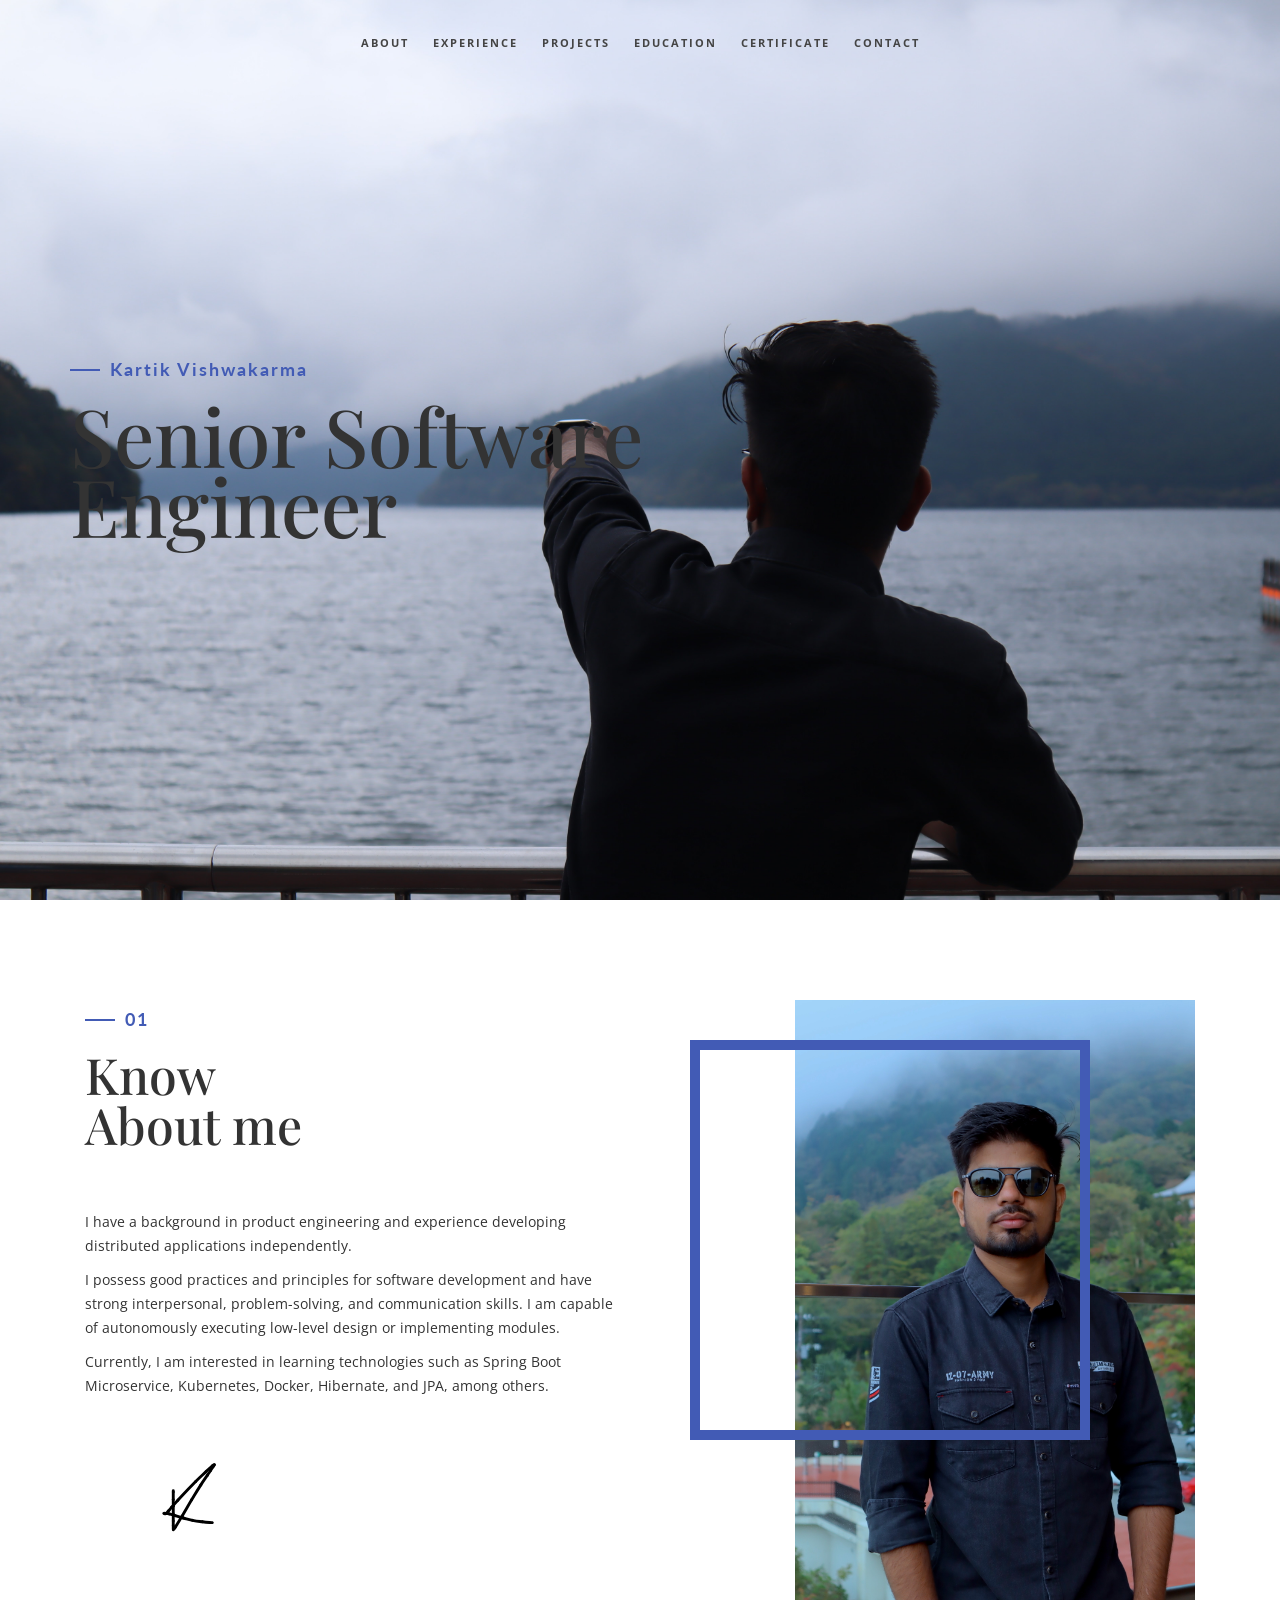
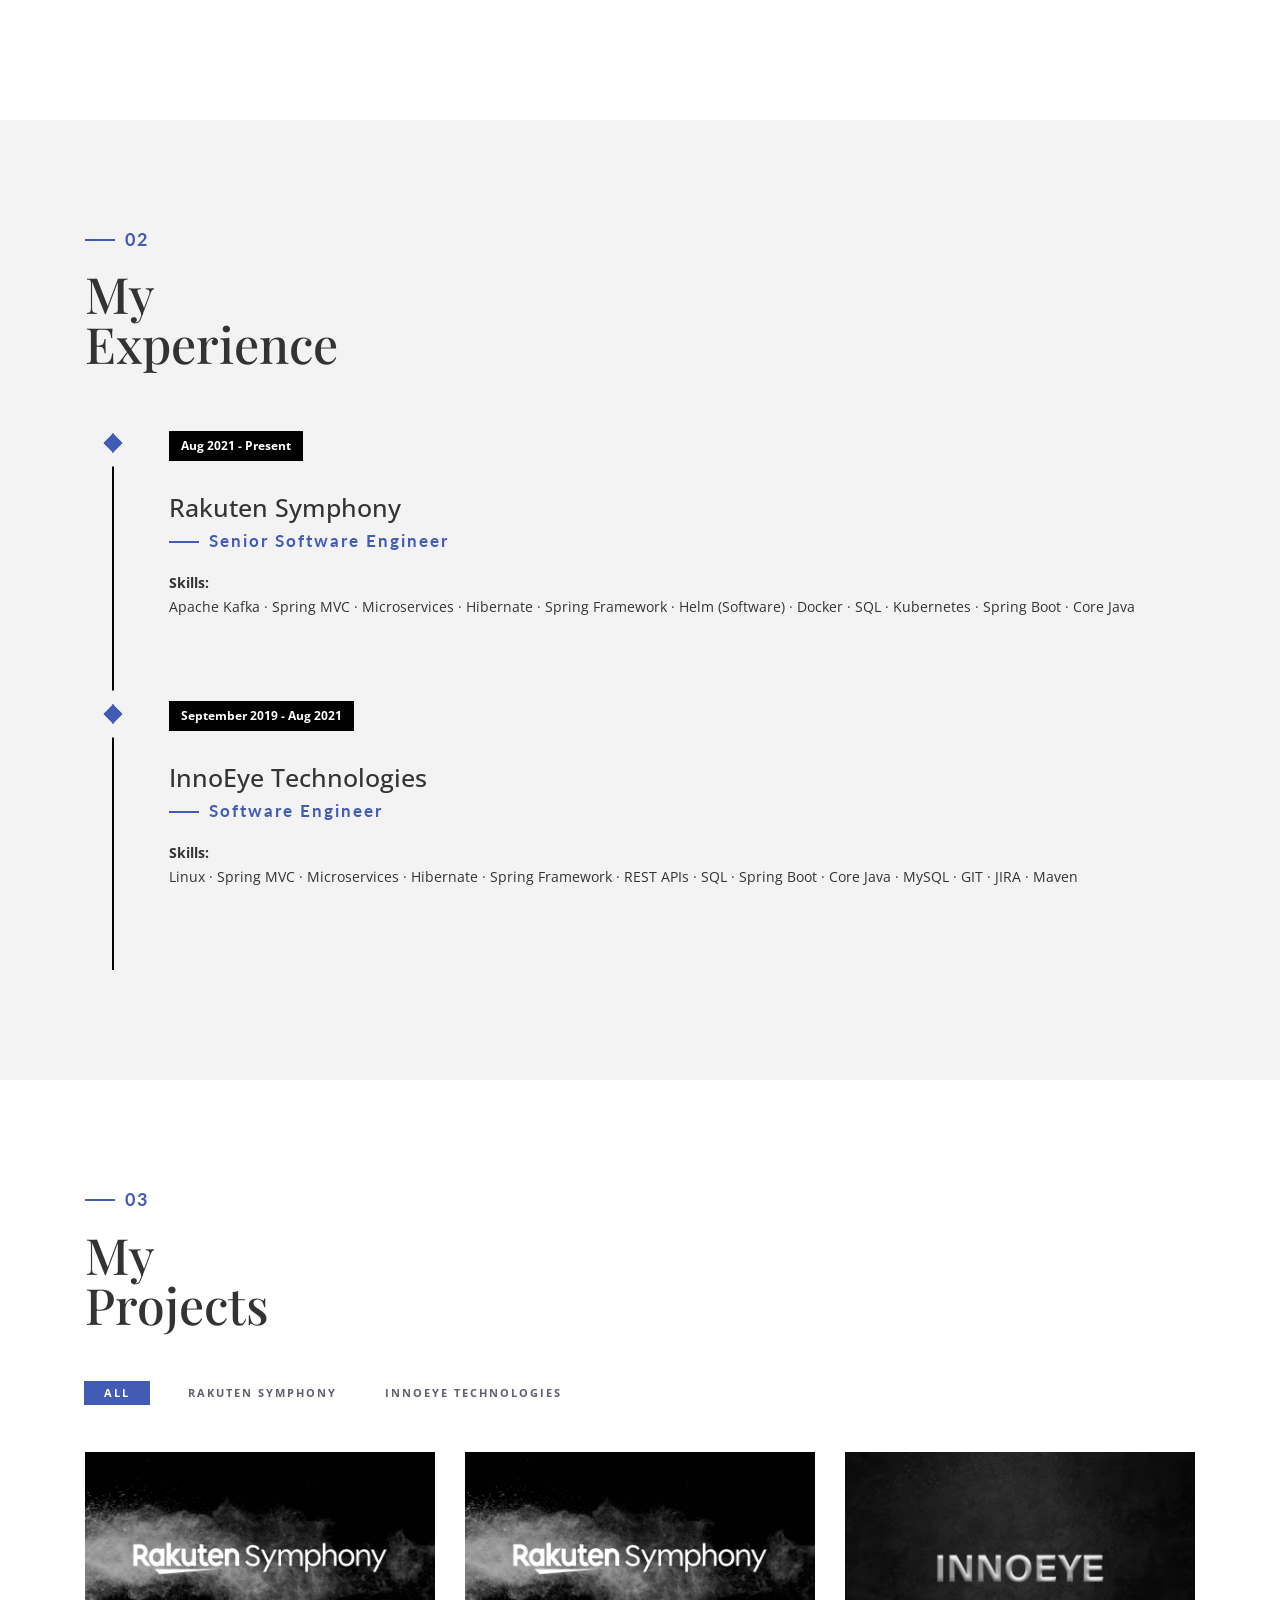
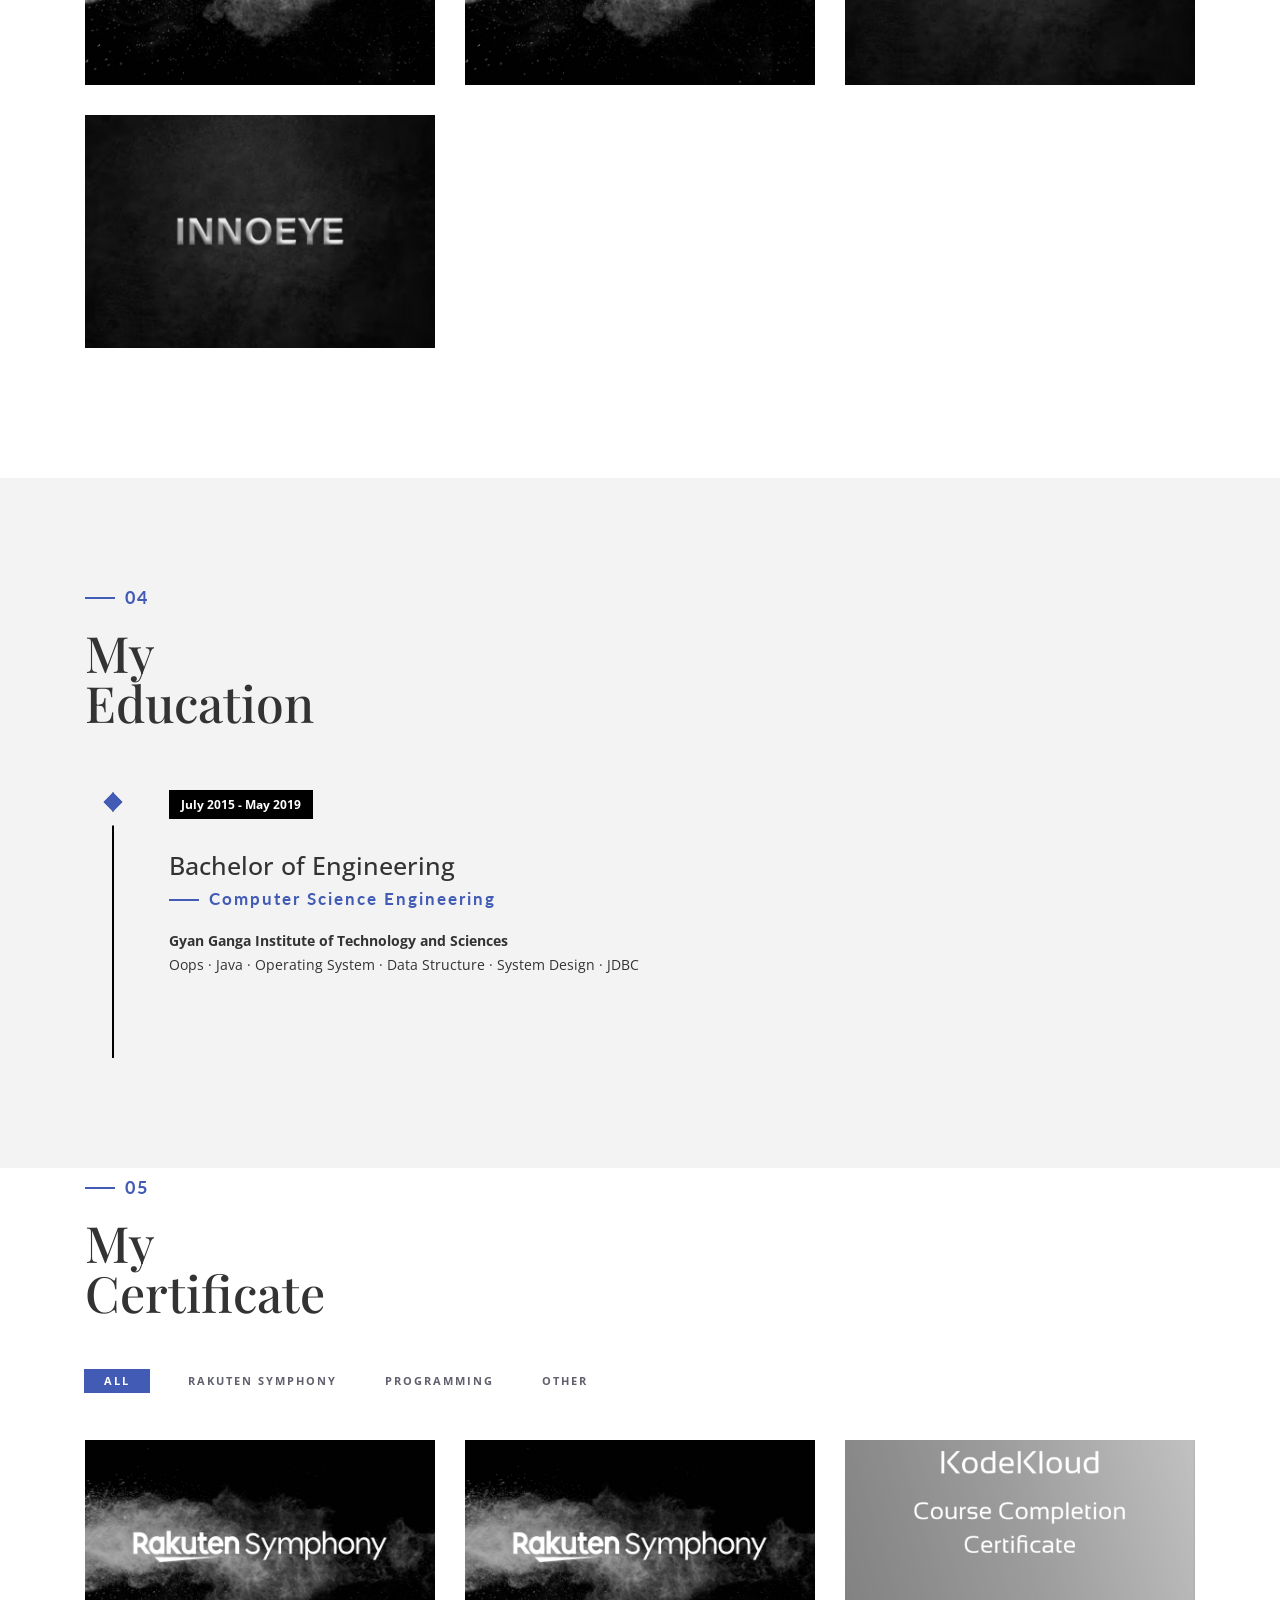
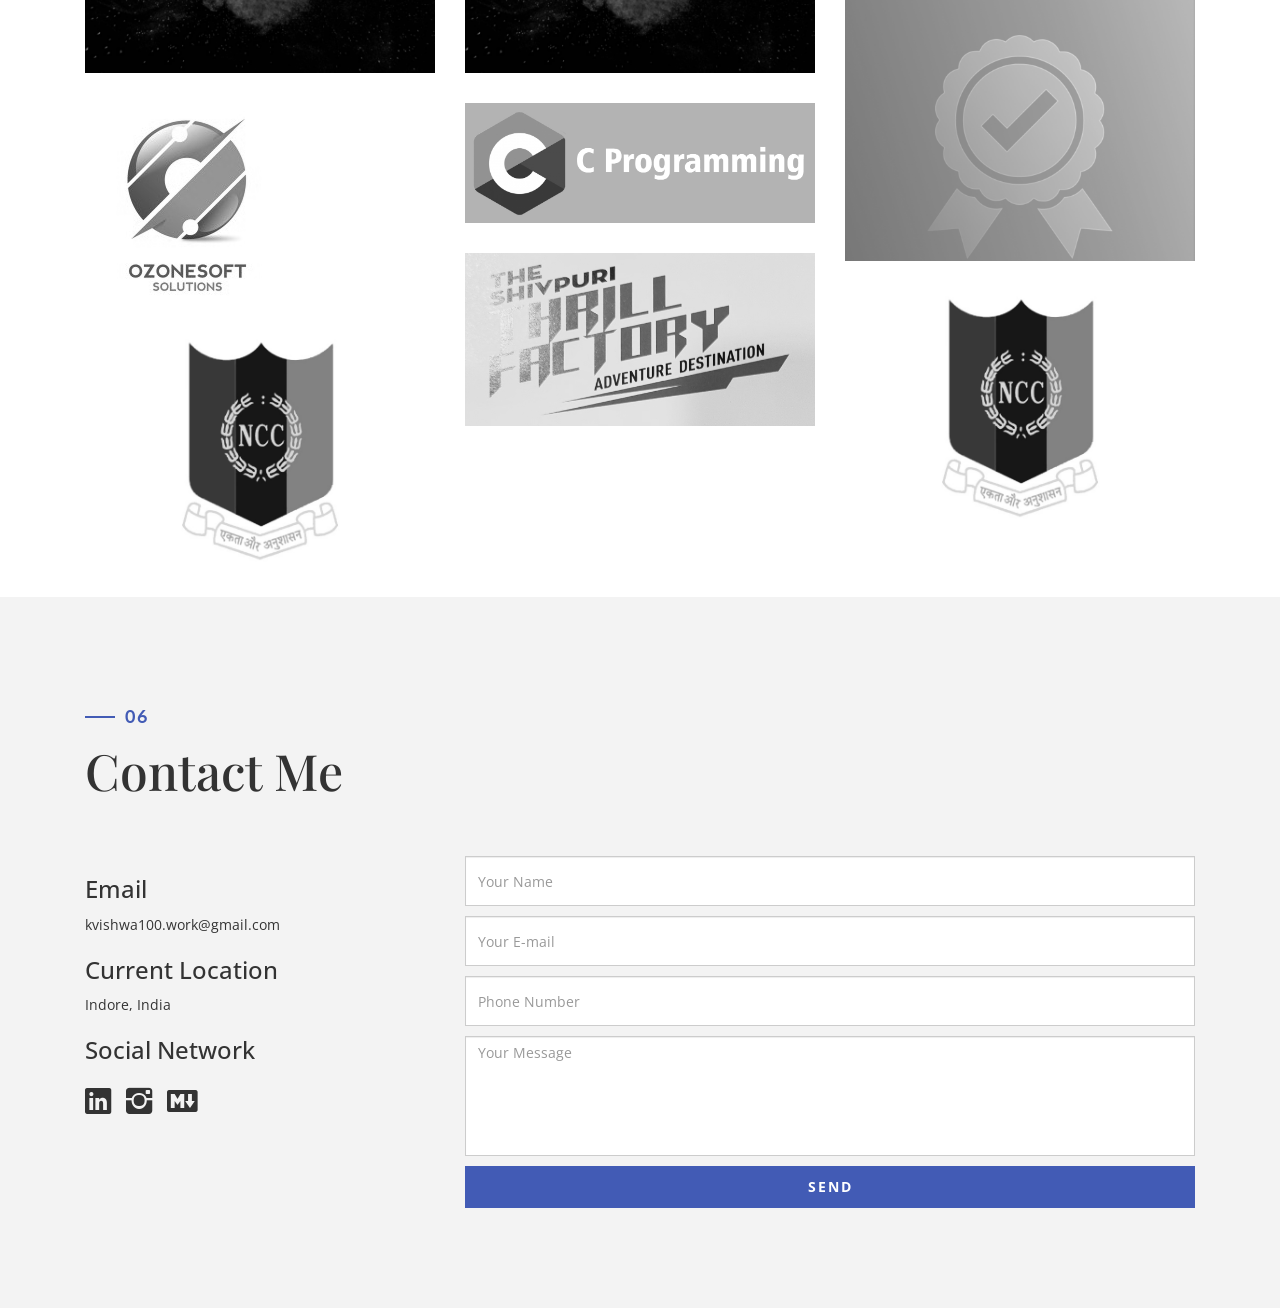
==== commit cc990d68: "Update index.html" ====
--- a/index.html
+++ b/index.html
@@ -52,7 +52,7 @@
     <div class="container">
         <div class="disply-table">
             <div class="table-cell" data-aos="fade-up" data-aos-delay="0">
-                <h4>Kamlesh Vishwakarma</h4>
+                <h4>Kartik Vishwakarma</h4>
                 <h1>Senior Software <br/>Engineer</h1></div>
         </div>
     </div>
@@ -416,11 +416,11 @@
             <h3>Social Network</h3>
 
             <ul class="social">
-                <li><a href="https://www.linkedin.com/in/kamlesh-vishwakarma-in/"><i
+                <li><a href="https://www.linkedin.com/in/Kartik-vishwakarma-in/"><i
                         class="ion-social-linkedin"></i></a></li>
                 <li><a href="https://www.instagram.com/karthik.vishwakarma_/"><i class="ion-social-instagram"></i></a>
                 </li>
-                <li><a href="https://github.com/karthik-vishwakarma/profile#kamlesh-vishwakarma"><i
+                <li><a href="https://github.com/karthik-vishwakarma/profile#Kartik-vishwakarma"><i
                         class="ion-social-markdown"></i></a></li>
             </ul>
             <div class="clearfix"></div>
@@ -745,4 +745,4 @@
 <!--  main script  -->
 <script src="js/custom.js"></script>
 </body>
-</html>+</html>
